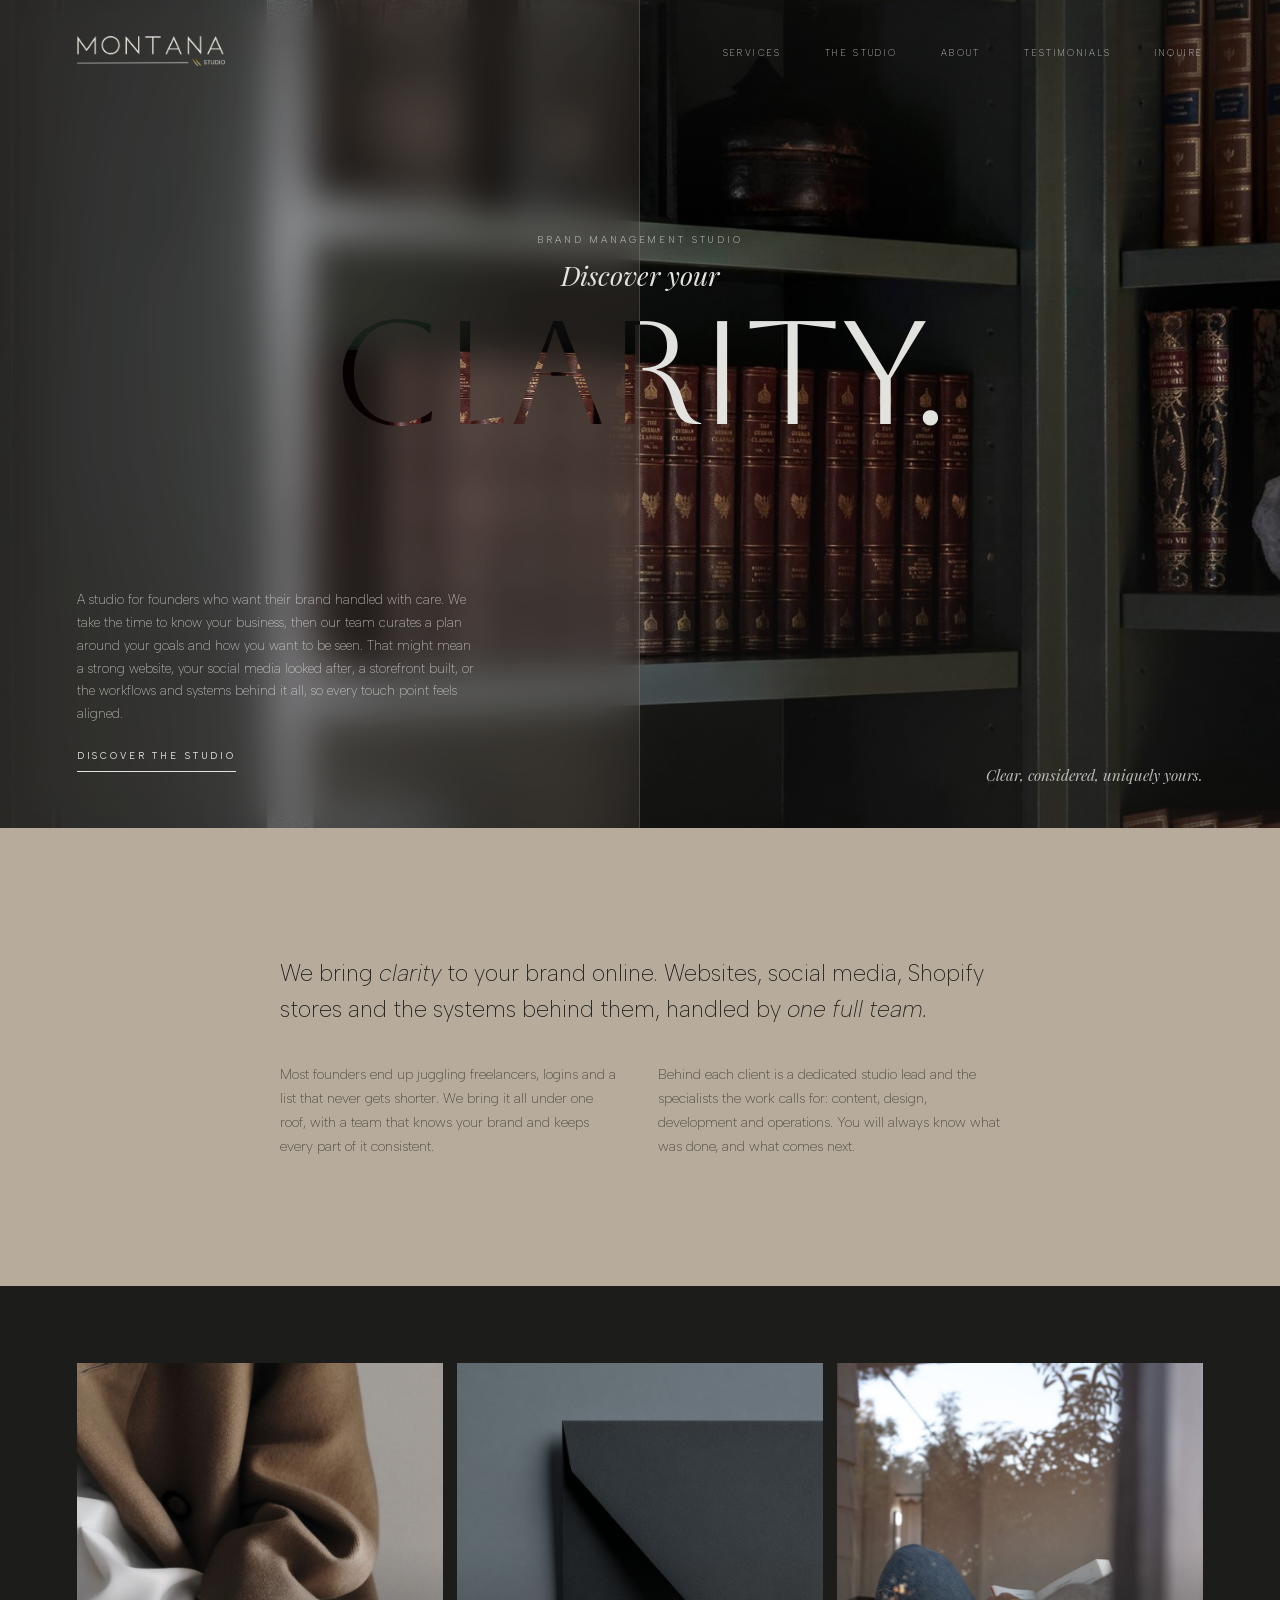
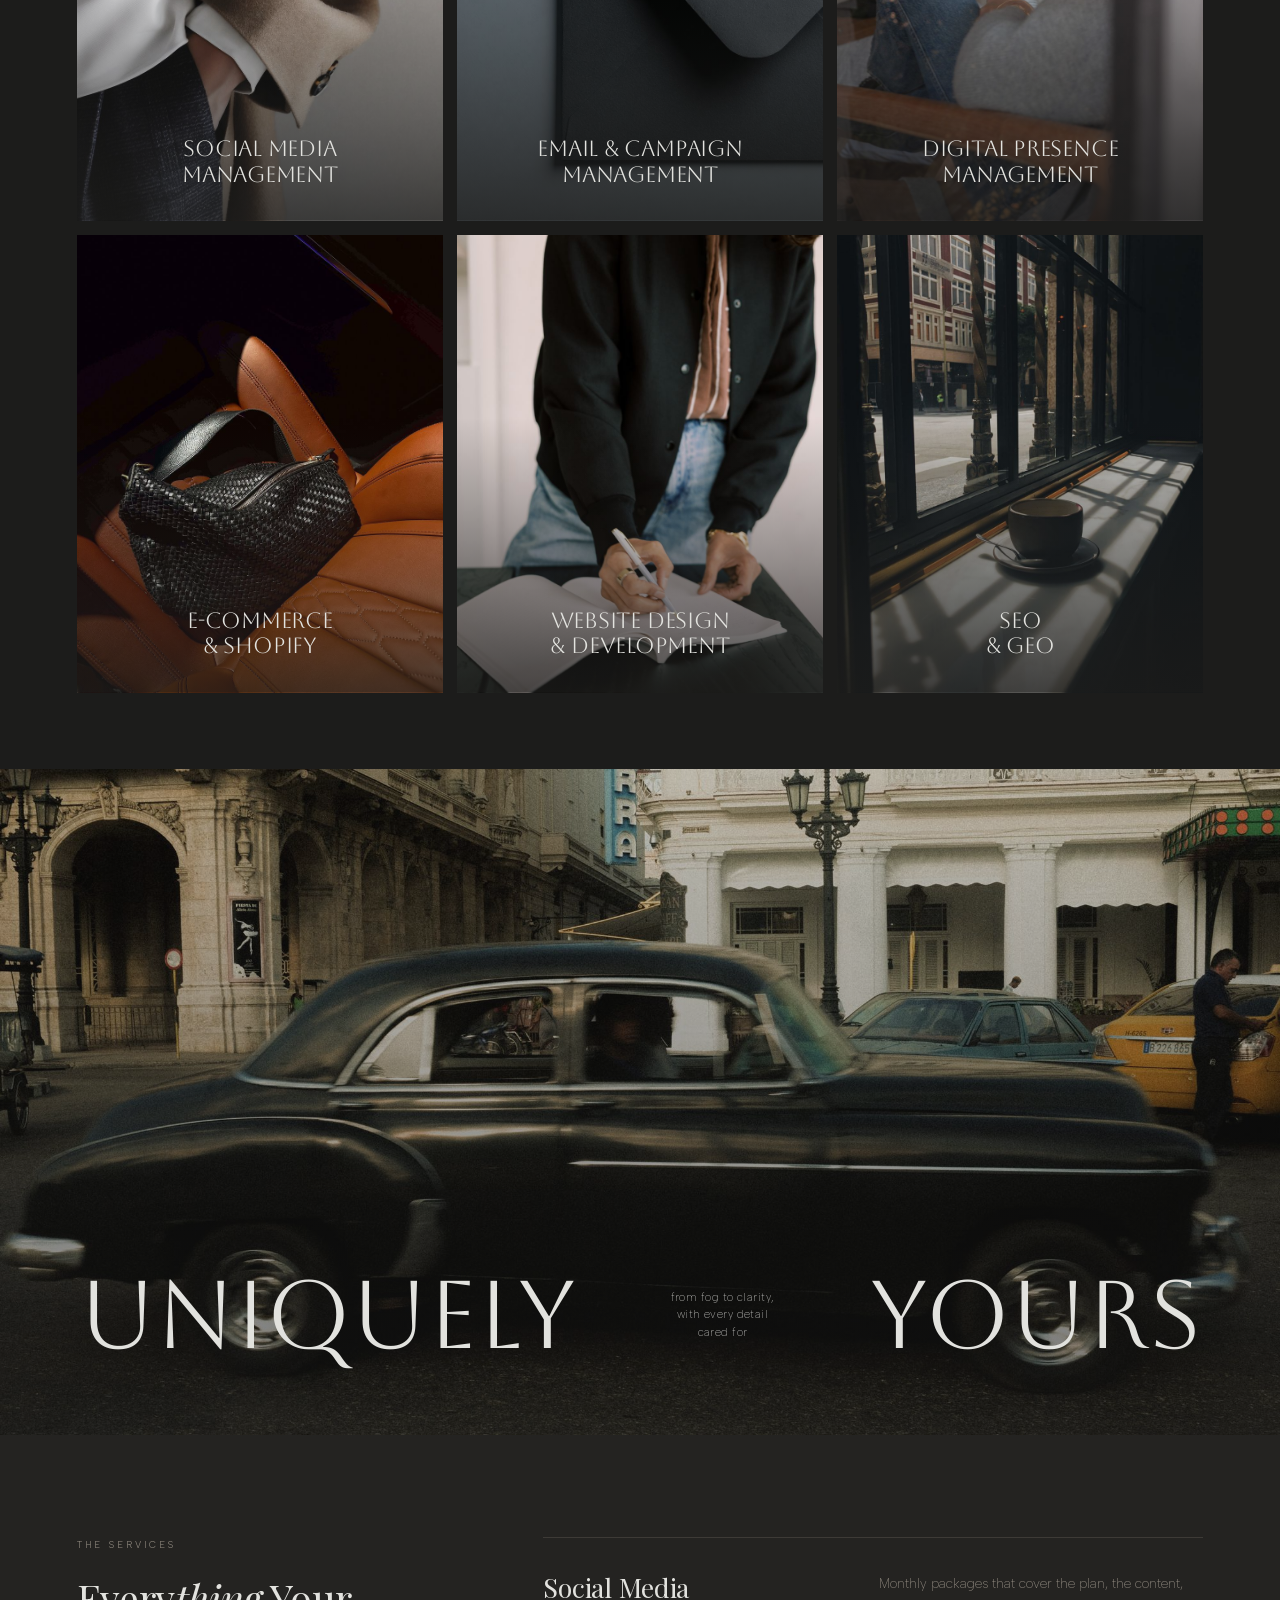
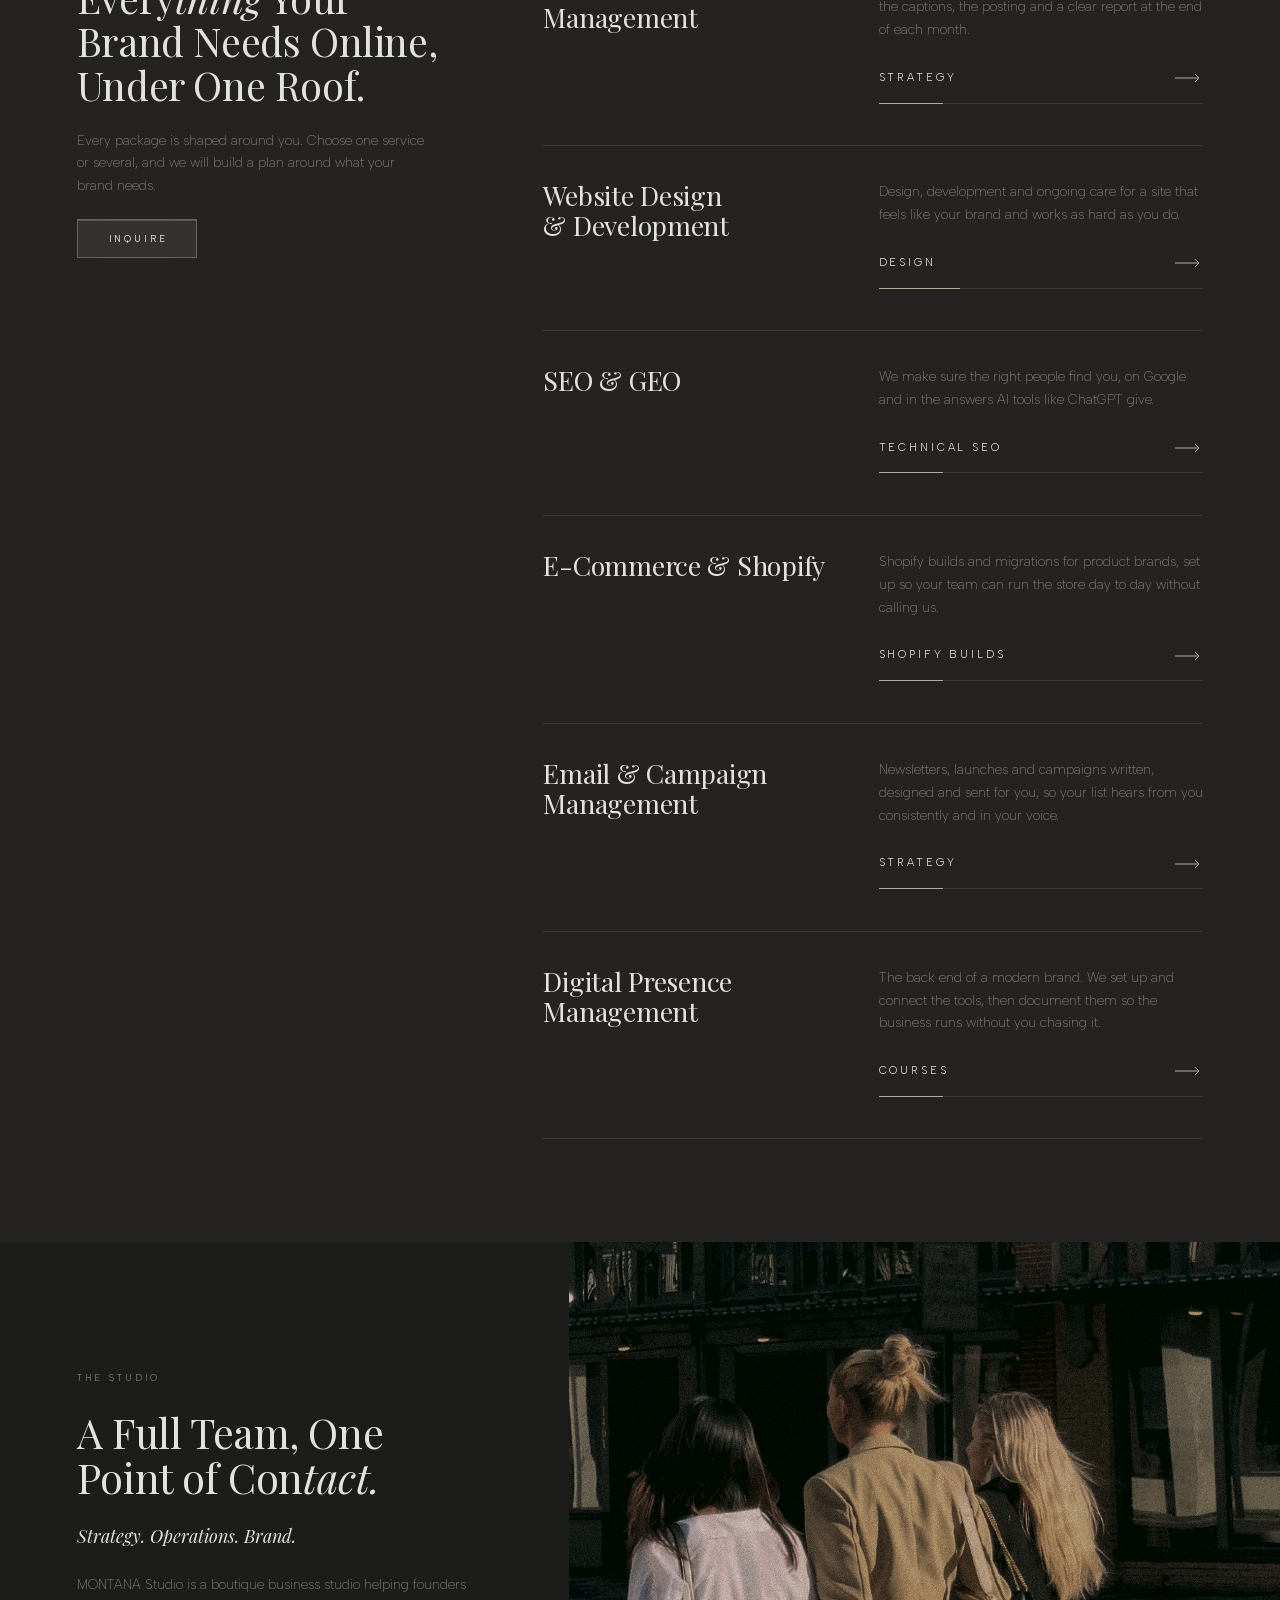
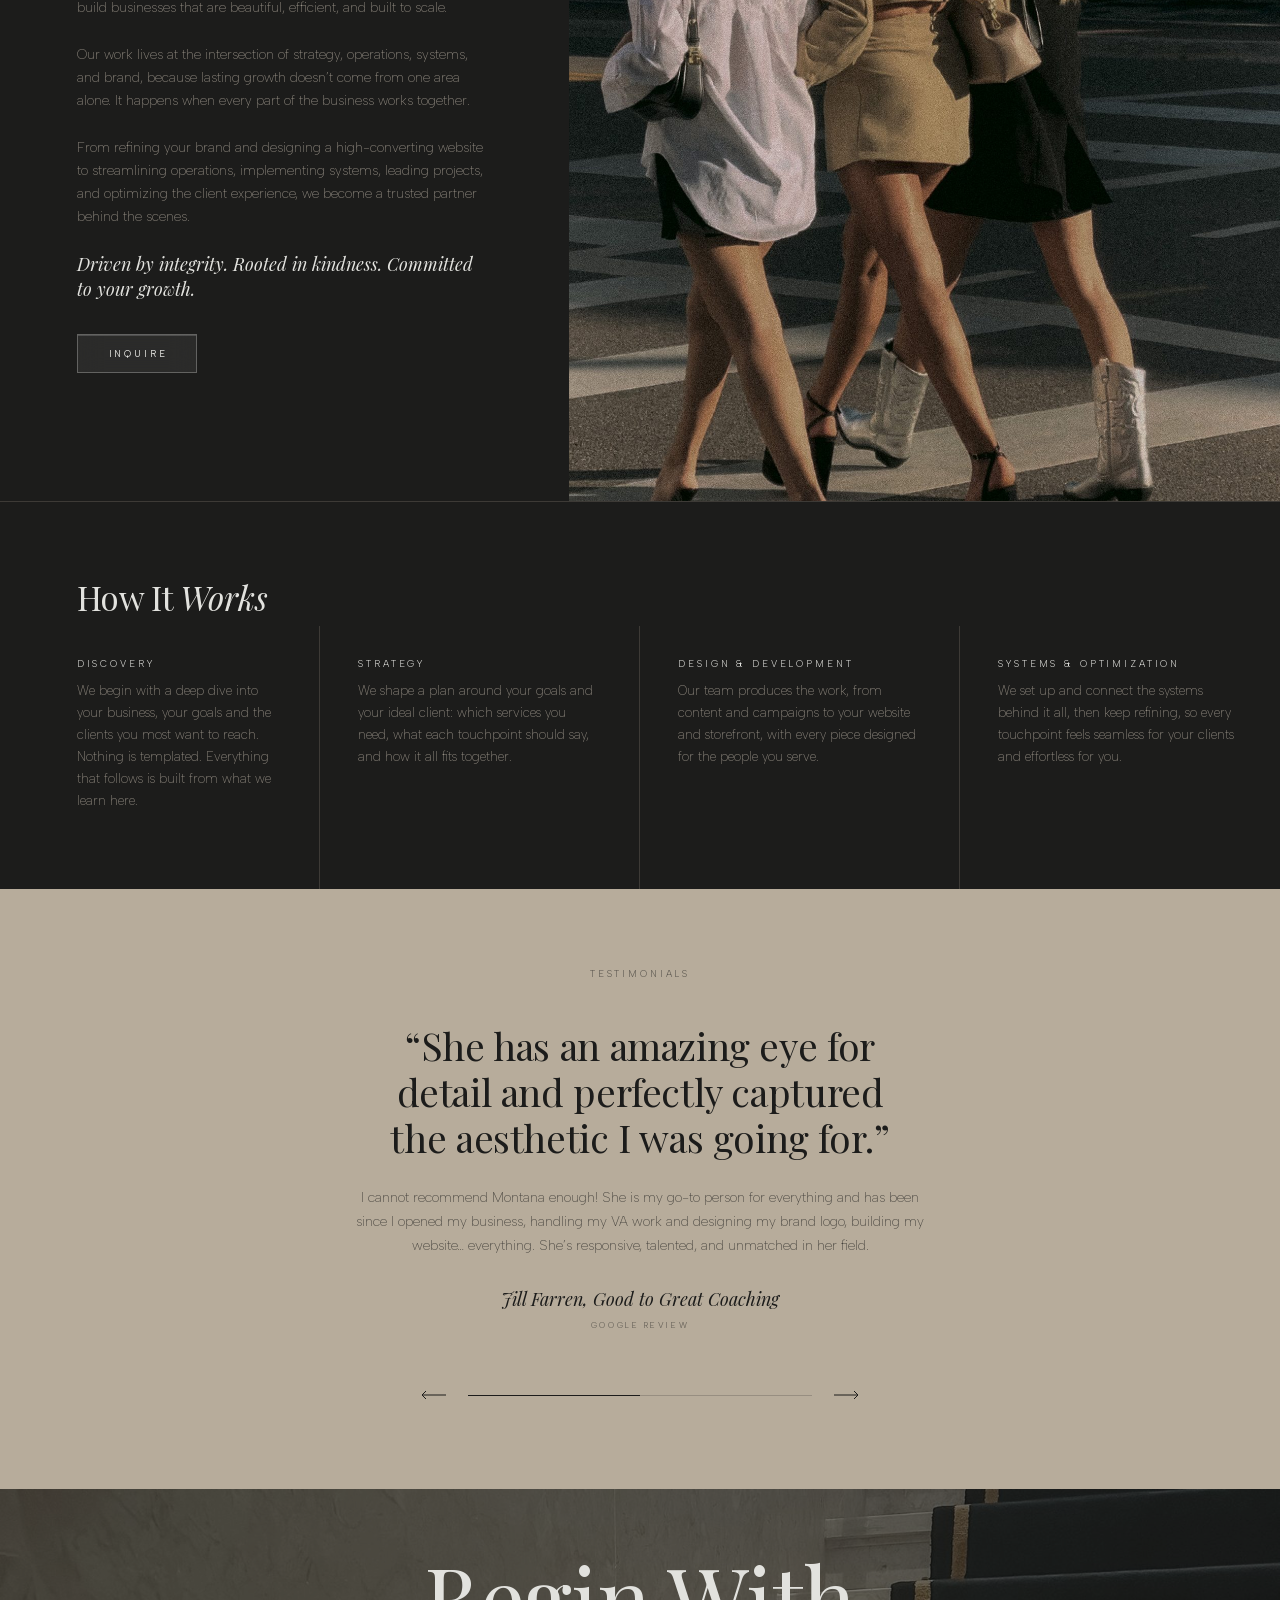
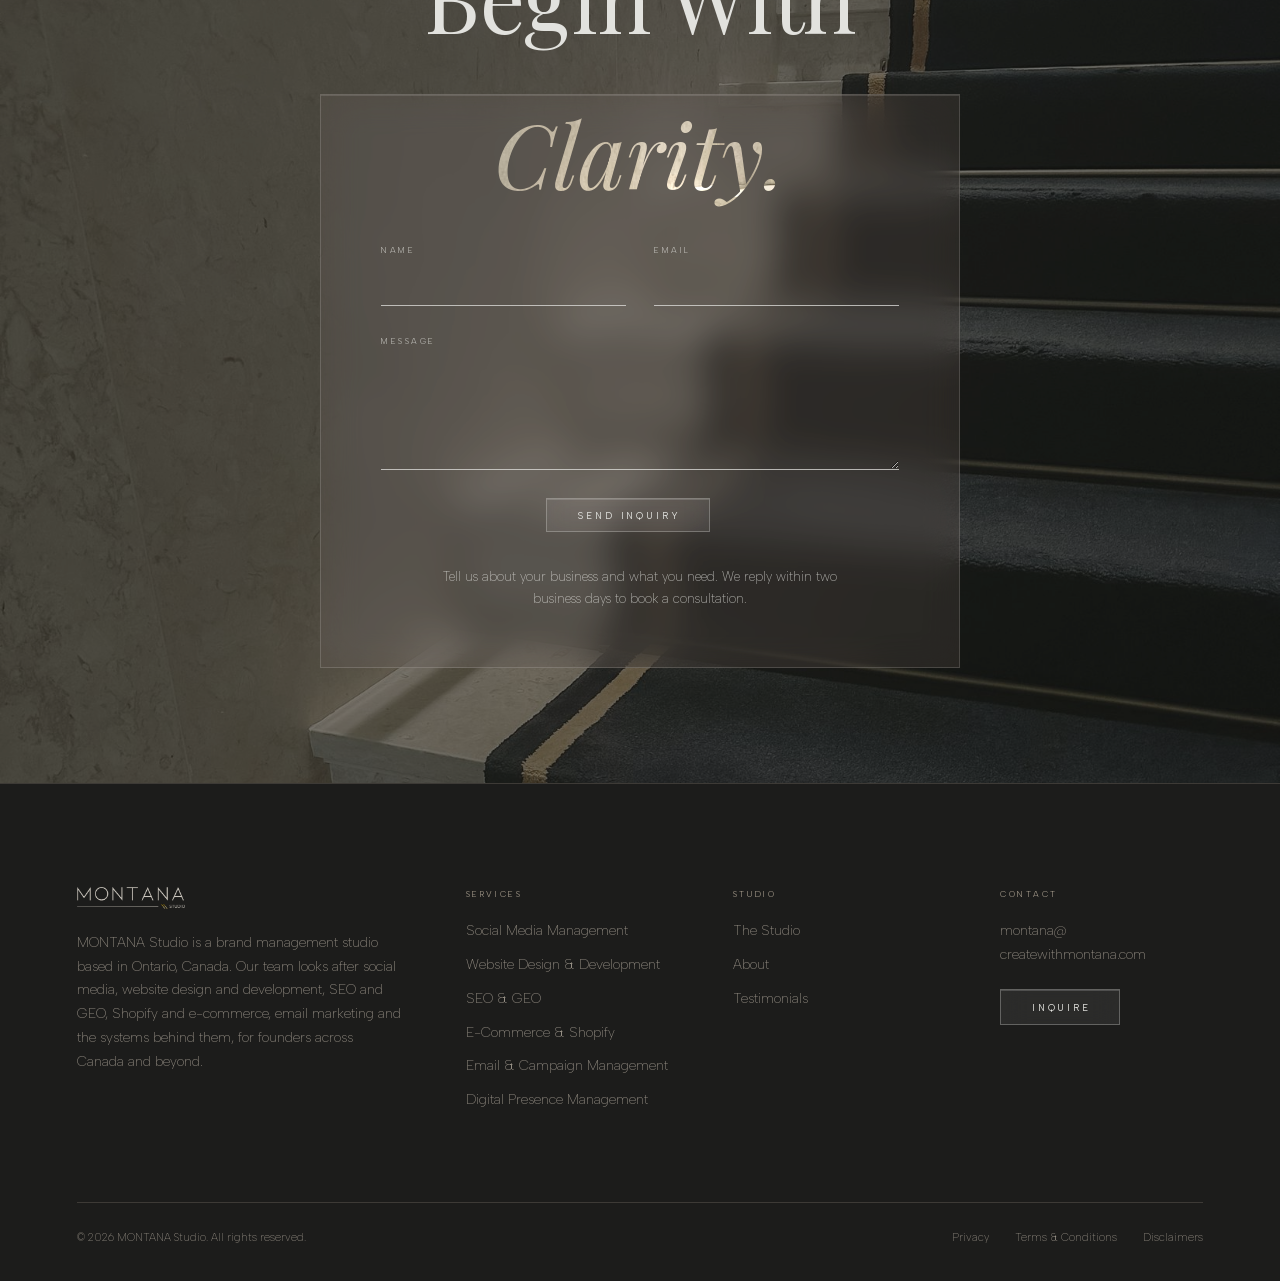
==== index.html @ e0216fa9 "Inquiry: centred glass box, Begin With above it, see-through Clarity inside, underline fields Co-Aut" ====
<!doctype html>
<html lang="en-CA">
<head>
<meta charset="utf-8">
<meta name="viewport" content="width=device-width, initial-scale=1, viewport-fit=cover">
<title>MONTANA Studio · Brand Management Studio</title>
<meta name="description" content="MONTANA Studio is a brand management studio. Our team looks after your social media, website, SEO and GEO, Shopify store and the systems behind them.">
<meta name="theme-color" content="#11100e">
<link rel="canonical" href="https://montanastudio.ca/">
<meta property="og:type" content="website">
<meta property="og:title" content="MONTANA Studio · Brand Management Studio">
<meta property="og:description" content="Social media, websites, SEO and GEO, Shopify and the systems underneath, handled by one studio and a full team.">
<meta property="og:image" content="/images/og.jpg">
<meta name="twitter:card" content="summary_large_image">
<link rel="icon" type="image/png" href="/favicon.png">
<link rel="apple-touch-icon" href="/apple-touch-icon.png">
<link rel="preload" as="font" type="font/woff2" href="/fonts/Aboreto-400.woff2" crossorigin>
<link rel="preload" as="font" type="font/woff2" href="/fonts/AlbertSans.woff2" crossorigin>
<link rel="preload" as="font" type="font/woff2" href="/fonts/PlayfairDisplay.woff2" crossorigin>
<link rel="preload" as="image" href="/images/hero-library.jpg">
<link rel="stylesheet" href="/styles.css">
<script type="application/ld+json">
{
 "@context": "https://schema.org",
 "@type": "ProfessionalService",
 "name": "MONTANA Studio",
 "url": "https://montanastudio.ca/",
 "logo": "https://montanastudio.ca/images/logo-light.png",
 "image": "https://montanastudio.ca/images/og.jpg",
 "description": "MONTANA Studio is a brand management studio in Ontario, Canada. Our team looks after social media, website design and development, SEO and GEO, Shopify and e-commerce, email marketing and the systems behind them for founders.",
 "email": "montana@createwithmontana.com",
 "founder": {
  "@type": "Person",
  "name": "Montana Fisher-Shotton",
  "jobTitle": "Founder & Studio Director"
 },
 "address": {
  "@type": "PostalAddress",
  "addressRegion": "ON",
  "addressCountry": "CA"
 },
 "areaServed": "Canada",
 "hasOfferCatalog": {
  "@type": "OfferCatalog",
  "name": "Brand management services",
  "itemListElement": [
   {
    "@type": "Offer",
    "itemOffered": {
     "@type": "Service",
     "name": "Social Media Management"
    }
   },
   {
    "@type": "Offer",
    "itemOffered": {
     "@type": "Service",
     "name": "Website Design & Development"
    }
   },
   {
    "@type": "Offer",
    "itemOffered": {
     "@type": "Service",
     "name": "SEO & GEO"
    }
   },
   {
    "@type": "Offer",
    "itemOffered": {
     "@type": "Service",
     "name": "E-Commerce & Shopify"
    }
   },
   {
    "@type": "Offer",
    "itemOffered": {
     "@type": "Service",
     "name": "Email & Campaign Management"
    }
   },
   {
    "@type": "Offer",
    "itemOffered": {
     "@type": "Service",
     "name": "Digital Presence Management"
    }
   }
  ]
 }
}
</script>
</head>
<body>
<!-- ===== HERO ===== -->
<header class="hero" id="top">
  <div class="fog" aria-hidden="true"></div>
  <div class="nav">
    <a class="wordmark" href="#top"><img src="images/logo-light.png" alt="MONTANA Studio"></a>
    <ul>
      <li><a href="#services">Services</a></li>
      <li><a href="#studio">The Studio</a></li>
      <li><a href="/about">About</a></li>
      <li><a href="#testimonials">Testimonials</a></li>
      <li><a href="#inquire">Inquire</a></li>
    </ul>
    <span class="menu">Menu</span>
  </div>
  <div class="hero-body">
    <p class="hero-kicker"><span class="cap">Brand management studio</span><span class="from">Discover your</span></p>
    <h1 class="split-head"><span class="visually-hidden">Clarity.</span><span class="word fogged" aria-hidden="true">Clarity.</span><span class="word clear" aria-hidden="true">Clarity.</span></h1>
  </div>
  <div class="hero-foot">
    <p>A studio for founders who want their brand handled with care. We take the time to know your business, then our team curates a plan around your goals and how you want to be seen. That might mean a strong website, your social media looked after, a storefront built, or the workflows and systems behind it all, so every touch point feels aligned.</p>
    <a class="under" href="#services">Discover the studio</a>
  </div>
  <span class="clear-note" aria-hidden="true">Clear, considered, uniquely yours.</span>
</header>

<main>

<!-- ===== STATEMENT ===== -->
<section class="statement" id="about">
  <div class="statement-inner">
    <p class="lead">We bring <i>clarity</i> to your brand online. Websites, social media, Shopify stores and the systems behind them, handled by <i>one full team.</i></p>
    <div class="cols">
      <p>Most founders end up juggling freelancers, logins and a list that never gets shorter. We bring it all under one roof, with a team that knows your brand and keeps every part of it consistent.</p>
      <p>Behind each client is a dedicated studio lead and the specialists the work calls for: content, design, development and operations. You will always know what was done, and what comes next.</p>
    </div>
  </div>
</section>

<!-- ===== SERVICE TILES ===== -->
<section class="filed" id="services-tiles" aria-label="Services">
  <div class="row">
    <a class="tile photo" href="#s-social" style="--img:url(images/tile-social.jpg)"><h3>Social Media<br>Management</h3></a>
    <a class="tile photo" href="#s-email" style="--img:url(images/tile-email.jpg)"><h3>Email &amp; Campaign<br>Management</h3></a>
    <a class="tile photo" href="#s-systems" style="--img:url(images/tile-presence.jpg)"><h3>Digital Presence<br>Management</h3></a>
    <a class="tile photo" href="#s-shop" style="--img:url(images/tile-shop.jpg)"><h3>E-Commerce<br>&amp; Shopify</h3></a>
    <a class="tile photo" href="#s-web" style="--img:url(images/tile-website.jpg)"><h3>Website Design<br>&amp; Development</h3></a>
    <a class="tile photo" href="#s-seo" style="--img:url(images/tile-seo.jpg)"><h3>SEO<br>&amp; GEO</h3></a>
  </div>
</section>

<!-- ===== UNIQUELY / YOURS INTERLUDE ===== -->
<section class="split-word photo" aria-label="Interlude">
  <div class="inner">
    <span class="big">Uniquely</span>
    <span class="tiny">from fog to clarity,<br>with every detail<br>cared for</span>
    <span class="big">Yours</span>
  </div>
</section>

<!-- ===== SERVICES INDEX ===== -->
<section class="index" id="services">
  <div class="intro">
    <span class="cap" style="color:var(--dust)">The services</span>
    <h2>Every<i>thing</i> Your Brand Needs Online, Under One Roof.</h2>
    <p>Every package is shaped around you. Choose one service or several, and we will build a plan around what your brand needs.</p>
    <a class="btn" href="#inquire" style="justify-self:start">Inquire</a>
  </div>
  <div>
    <article class="svc" id="s-social">
      <h3>Social Media Management</h3>
      <div class="what"><p>Monthly packages that cover the plan, the content, the captions, the posting and a clear report at the end of each month.</p><ul class="incl" aria-label="Included"><li>Strategy</li><li>Content Creation</li><li>Scheduling</li><li>Engagement</li><li>Reporting &amp; Analytics</li></ul></div>
    </article>
    <article class="svc" id="s-web">
      <h3>Website Design &amp; Development</h3>
      <div class="what"><p>Design, development and ongoing care for a site that feels like your brand and works as hard as you do.</p><ul class="incl" aria-label="Included"><li>Design</li><li>Development</li><li>Hosting</li><li>Monthly Care</li></ul></div>
    </article>
    <article class="svc" id="s-seo">
      <h3>SEO &amp; GEO</h3>
      <div class="what"><p>We make sure the right people find you, on Google and in the answers AI tools like ChatGPT give.</p><ul class="incl" aria-label="Included"><li>Technical SEO</li><li>Content</li><li>Local Search</li><li>AI Search</li><li>Reporting &amp; Analytics</li></ul></div>
    </article>
    <article class="svc" id="s-shop">
      <h3>E-Commerce &amp; Shopify</h3>
      <div class="what"><p>Shopify builds and migrations for product brands, set up so your team can run the store day to day without calling us.</p><ul class="incl" aria-label="Included"><li>Shopify Builds</li><li>Migrations</li><li>Products</li><li>Apps</li><li>Store Management</li></ul></div>
    </article>
    <article class="svc" id="s-email">
      <h3>Email &amp; Campaign Management</h3>
      <div class="what"><p>Newsletters, launches and campaigns written, designed and sent for you, so your list hears from you consistently and in your voice.</p><ul class="incl" aria-label="Included"><li>Strategy</li><li>Copy</li><li>Design</li><li>Automations</li><li>Reporting &amp; Analytics</li></ul></div>
    </article>
    <article class="svc" id="s-systems">
      <h3>Digital Presence Management</h3>
      <div class="what"><p>The back end of a modern brand. We set up and connect the tools, then document them so the business runs without you chasing it.</p><ul class="incl" aria-label="Included"><li>Courses</li><li>Lead Funnels</li><li>CRMs</li><li>Workflows</li><li>Integrations</li></ul></div>
    </article>
  </div>
</section>

<!-- ===== THE STUDIO ===== -->
<section class="studio" id="studio">
  <div class="text">
    <span class="cap" style="color:var(--dust)">The studio</span>
    <h2>A Full Team, One Point of Con<i>tact.</i></h2>
    <p class="motto">Strategy. Operations. Brand.</p>
    <p>MONTANA Studio is a boutique business studio helping founders build businesses that are beautiful, efficient, and built to scale.</p>
    <p>Our work lives at the intersection of strategy, operations, systems, and brand, because lasting growth doesn’t come from one area alone. It happens when every part of the business works together.</p>
    <p>From refining your brand and designing a high-converting website to streamlining operations, implementing systems, leading projects, and optimizing the client experience, we become a trusted partner behind the scenes.</p>
    <p class="motto">Driven by integrity. Rooted in kindness. Committed to your growth.</p>
    <div class="actions"><a class="btn" href="#inquire">Inquire</a></div>
  </div>
  <div class="photo"></div>
  <div class="roles" aria-labelledby="how">
    <h3 class="how-title" id="how">How It <i>Works</i></h3>
    <div class="step"><span class="cap">Discovery</span><p>We begin with a deep dive into your business, your goals and the clients you most want to reach. Nothing is templated. Everything that follows is built from what we learn here.</p></div>
    <div class="step"><span class="cap">Strategy</span><p>We shape a plan around your goals and your ideal client: which services you need, what each touchpoint should say, and how it all fits together.</p></div>
    <div class="step"><span class="cap">Design &amp; Development</span><p>Our team produces the work, from content and campaigns to your website and storefront, with every piece designed for the people you serve.</p></div>
    <div class="step"><span class="cap">Systems &amp; Optimization</span><p>We set up and connect the systems behind it all, then keep refining, so every touchpoint feels seamless for your clients and effortless for you.</p></div>
  </div>
</section>

<!-- ===== TESTIMONIALS ===== -->
<section class="kind" id="testimonials">
  <div class="text">
    <span class="cap">Testimonials</span>
    <div class="reviews" aria-label="Client testimonials">
      <figure class="review">
        <blockquote>“She has an amazing eye for detail and perfectly captured the aesthetic I was going for.”</blockquote>
        <p>I cannot recommend Montana enough! She is my go-to person for everything and has been since I opened my business, handling my VA work and designing my brand logo, building my website… everything. She’s responsive, talented, and unmatched in her field.</p>
        <figcaption><span class="sig">Jill Farren, Good to Great Coaching</span><span class="cap">Google review</span></figcaption>
      </figure>
      <figure class="review">
        <blockquote>“It’s rare to find someone so talented who also feels like a true partner in your business journey.”</blockquote>
        <p>Montana’s professionalism and attention to detail are unmatched. From the very beginning, it was clear that she genuinely cared about our business, our goals, and our long-term success. She’s incredibly reliable, always meets deadlines, and is consistently available to provide support when we need it.</p>
        <figcaption><span class="sig">James Klemp</span><span class="cap">Google review</span></figcaption>
      </figure>
    </div>
  </div>
</section>

<!-- ===== INQUIRE ===== -->
<section class="inquire" id="inquire">
  <div class="pane">
    <h2 class="look"><span class="above">Begin With</span> <span class="cut"><i>Clarity.</i></span></h2>
    <form class="inquiry-form" action="https://formsubmit.co/montana@createwithmontana.com" method="POST">
      <input type="hidden" name="_subject" value="New inquiry from montanastudio.ca">
      <input type="hidden" name="_template" value="table">
      <input type="hidden" name="_captcha" value="false">
      <input class="hp" type="text" name="_honey" tabindex="-1" autocomplete="off" aria-hidden="true">
      <div class="row">
        <label class="field"><span class="cap">Name</span><input type="text" name="name" autocomplete="name" required></label>
        <label class="field"><span class="cap">Email</span><input type="email" name="email" autocomplete="email" required></label>
      </div>
      <label class="field"><span class="cap">Message</span><textarea name="message" rows="4" required></textarea></label>
      <div class="send"><button class="btn" type="submit">Send inquiry</button><p class="form-note" role="status" aria-live="polite"></p></div>
    </form>
    <p class="inquire-note">Tell us about your business and what you need. We reply within two business days to book a consultation.</p>
  </div>
</section>

</main>

<!-- ===== FOOTER ===== -->
<footer class="site-foot">
  <div class="foot-top">
    <div class="foot-brand">
      <a href="/" class="foot-logo"><img src="/images/logo-light.png" alt="MONTANA Studio" width="150" height="40"></a>
      <p>MONTANA Studio is a brand management studio based in Ontario, Canada. Our team looks after social media, website design and development, SEO and GEO, Shopify and e-commerce, email marketing and the systems behind them, for founders across Canada and beyond.</p>
    </div>
    <nav class="foot-col" aria-label="Services">
      <h2 class="cap">Services</h2>
      <ul>
        <li><a href="/#s-social">Social Media Management</a></li>
        <li><a href="/#s-web">Website Design &amp; Development</a></li>
        <li><a href="/#s-seo">SEO &amp; GEO</a></li>
        <li><a href="/#s-shop">E-Commerce &amp; Shopify</a></li>
        <li><a href="/#s-email">Email &amp; Campaign Management</a></li>
        <li><a href="/#s-systems">Digital Presence Management</a></li>
      </ul>
    </nav>
    <nav class="foot-col" aria-label="Studio">
      <h2 class="cap">Studio</h2>
      <ul>
        <li><a href="/#studio">The Studio</a></li>
        <li><a href="/about">About</a></li>
        <li><a href="/#testimonials">Testimonials</a></li>
      </ul>
    </nav>
    <div class="foot-col">
      <h2 class="cap">Contact</h2>
      <address>
        <a href="mailto:montana@createwithmontana.com">montana@<wbr>createwithmontana.com</a>
      </address>
      <a class="btn" href="/#inquire">Inquire</a>
    </div>
  </div>
  <div class="foot-base">
    <span>&copy; 2026 MONTANA Studio. All rights reserved.</span>
    <nav aria-label="Legal"><a href="/privacy">Privacy</a><a href="/terms-and-conditions">Terms &amp; Conditions</a><a href="/disclaimers">Disclaimers</a></nav>
  </div>
</footer>
<script src="cutout.js" defer></script>
<script src="services.js" defer></script>
<script src="testimonials.js" defer></script>
<script src="inquire.js" defer></script>
</body>
</html>
---- styles.css ----
/* Fonts (self-hosted, SIL Open Font License): Aboreto for display words, Playfair Display for title-case headings, Albert Sans for paragraphs */
@font-face { font-family: "Playfair Display"; font-style: normal; font-weight: 400 900; font-display: swap; src: url(fonts/PlayfairDisplay.woff2) format("woff2"); }
@font-face { font-family: "Playfair Display"; font-style: italic; font-weight: 400 900; font-display: swap; src: url(fonts/PlayfairDisplay-Italic.woff2) format("woff2"); }
@font-face { font-family: "Aboreto"; font-style: normal; font-weight: 400; font-display: swap; src: url(fonts/Aboreto-400.woff2) format("woff2"); }
@font-face { font-family: "Albert Sans"; font-style: normal; font-weight: 100 900; font-display: swap; src: url(fonts/AlbertSans.woff2) format("woff2"); }
@font-face { font-family: "Albert Sans"; font-style: italic; font-weight: 100 900; font-display: swap; src: url(fonts/AlbertSans-Italic.woff2) format("woff2"); }

/* Layout: an editorial lookbook. Full-bleed rooms, tall serif caps, small type set in narrow blocks with wide margins, asymmetric splits. */
:root {
  --night: #1c1c1b;  /* Onyx */
  --room: #242321;   /* Onyx, lifted */
  --rule: #3d3a36;
  --cream: #e2e2de;  /* Stucco */
  --dust: #979086;   /* Ash */
  --greige: #b7ac9b; /* Greige */
  --walnut: #6a5d52; /* Walnut */
  --greige-ink: #1c1c1b;
  --display: "Aboreto", Didot, "Times New Roman", serif; /* display words, all caps */
  --serif: "Playfair Display", Didot, "Bodoni 72", "Times New Roman", serif; /* title-case headings, partial italics */
  --sans: "Albert Sans", "Helvetica Neue", Arial, sans-serif; /* paragraphs, thin */
  --edge: clamp(16px, 6vw, 96px);
  color-scheme: dark;
}
* { box-sizing: border-box; }
html { scroll-behavior: smooth; }
@media (prefers-reduced-motion: reduce) { html { scroll-behavior: auto; } }
body { margin: 0; background: var(--night); color: var(--cream); font-family: var(--sans); font-weight: 200; font-size: 13.5px; line-height: 1.7; -webkit-font-smoothing: antialiased; overflow-x: hidden; }
a { color: inherit; text-decoration: none; }
a:focus-visible { outline: 1px solid var(--cream); outline-offset: 4px; }
p { margin: 0; }
h1, h2, h3, blockquote { margin: 0; font-family: var(--serif); font-weight: 400; text-wrap: balance; letter-spacing: -.01em; }
h1 i, h2 i, h3 i, blockquote i { font-style: italic; letter-spacing: 0; }
.cap { font-size: 9.5px; font-weight: 300; letter-spacing: .3em; text-transform: uppercase; }
.under { display: inline-block; font-size: 9.5px; font-weight: 400; letter-spacing: .3em; text-transform: uppercase; padding-bottom: 7px; border-bottom: 1px solid currentColor; }
.under:hover { opacity: .7; }
/* Glass button: frosted rectangle, used for every call to action except the hero link */
.btn { display: inline-block; font-size: 9.5px; font-weight: 400; letter-spacing: .3em; text-transform: uppercase; color: var(--cream); padding: 11px 28px 10px calc(28px + .3em); background: rgba(226,226,222,.08); border: 1px solid rgba(226,226,222,.3); box-shadow: inset 0 1px 0 rgba(226,226,222,.2); -webkit-backdrop-filter: blur(14px) saturate(.7); backdrop-filter: blur(14px) saturate(.7); transition: background .3s, border-color .3s; }
.btn:hover { background: rgba(226,226,222,.16); border-color: rgba(226,226,222,.5); }
.photo { position: relative; background-color: var(--room); background-position: center; background-size: cover; background-repeat: no-repeat; max-width: 100%; }
.photo .note { position: absolute; right: 14px; bottom: 10px; font-family: var(--serif); font-style: italic; font-size: 12px; color: rgba(226,226,222,.42); }

/* HERO: one photo, the left side seen through fogged glass, the right side clear */
.hero { --head: clamp(54px, 11.5vw, 184px); --seam: 50%; position: relative; isolation: isolate; overflow: hidden; min-height: min(92vh, 920px); display: grid; grid-template-rows: auto 1fr auto; background: var(--night) url(images/hero-library.jpg) center 42% / cover no-repeat; }
.hero::after { content: ""; position: absolute; inset: 0; z-index: -1; background: linear-gradient(180deg, rgba(28,28,27,.35), rgba(28,28,27,0) 30%, rgba(28,28,27,.45)); }
.fog { position: absolute; inset: 0 calc(100% - var(--seam)) 0 0; z-index: 0; background: rgba(106,93,82,.22); -webkit-backdrop-filter: blur(18px) saturate(.55) brightness(1.08); backdrop-filter: blur(18px) saturate(.55) brightness(1.08); border-right: 1px solid rgba(226,226,222,.16); }
@supports not ((backdrop-filter: blur(1px)) or (-webkit-backdrop-filter: blur(1px))) { .fog { background: rgba(106,93,82,.78); } }
.nav, .hero-body, .hero-foot, .clear-note { position: relative; z-index: 1; }
.nav { display: flex; justify-content: space-between; align-items: center; gap: 24px; padding: 36px var(--edge) 0; }
.wordmark { display: block; line-height: 0; }
.wordmark img { height: clamp(22px, 2.4vw, 30px); width: auto; }
.nav ul { display: flex; gap: clamp(18px, 3.4vw, 46px); list-style: none; margin: 0; padding: 0; }
.nav li a { font-size: 9px; letter-spacing: .26em; text-transform: uppercase; }
.nav li a:hover { opacity: .65; }
.menu { display: none; font-size: 9px; letter-spacing: .26em; text-transform: uppercase; }
@media (max-width: 760px) { .nav ul { display: none; } .menu { display: block; } }
.hero-body { align-self: center; display: grid; gap: 18px; padding-block: 56px 40px; text-align: center; }
.hero-kicker { padding-inline: var(--edge); display: grid; gap: 14px; justify-items: center; }
.hero-kicker .cap { color: rgba(226,226,222,.75); }
.hero-kicker .from { font-family: var(--serif); font-style: italic; font-weight: 400; font-size: clamp(20px, 2.1vw, 28px); line-height: 1; }
.split-head { font-family: var(--display); font-weight: 400; display: grid; font-size: var(--head); line-height: .9; letter-spacing: -.01em; }
.split-head .word { grid-area: 1 / 1; white-space: nowrap; text-align: center; }
.split-head .fogged { color: rgba(226,226,222,.5); filter: blur(1.6px); clip-path: inset(-20% calc(100% - var(--seam)) -20% 0); }
/* Cutout: cutout.js lines the photo up behind the letters, so CLA reads as a window through the glass */
.split-head .fogged.cutout { color: transparent; filter: none; background-image: url(images/hero-library.jpg); background-repeat: no-repeat; -webkit-background-clip: text; background-clip: text; }
.split-head .clear { color: var(--cream); clip-path: inset(-20% 0 -20% var(--seam)); }
.hero-foot { padding: 0 var(--edge) 56px; display: grid; gap: 22px; justify-items: start; max-width: calc(var(--seam) + 2vw); }
.hero-foot p { font-size: 13px; line-height: 1.75; color: rgba(226,226,222,.85); max-width: 25rem; }
.clear-note { position: absolute; right: var(--edge); bottom: 40px; font-family: var(--serif); font-style: italic; font-size: 15px; color: rgba(226,226,222,.8); }
@media (max-width: 760px) {
  .hero { --head: 19vw; min-height: 0; background-position: 62% 42%; }
  .hero-body { padding-block: 64px 40px; }
  .hero-foot { max-width: none; padding-bottom: 48px; }
  .clear-note { display: none; }
}

/* STATEMENT (greige band) */
.statement { background: var(--greige); color: var(--greige-ink); padding: clamp(80px, 10vw, 150px) var(--edge); }
.statement-inner { max-width: 720px; margin-inline: auto; display: grid; gap: 36px; }
.statement .lead { font-family: var(--sans); font-weight: 200; font-size: clamp(18px, 2vw, 23px); line-height: 1.55; }
.statement .lead i { font-style: italic; }
.statement .cols { display: grid; grid-template-columns: 1fr 1fr; gap: 36px; font-size: 14px; line-height: 1.7; color: rgba(28,28,27,.78); }
@media (max-width: 600px) { .statement .cols { grid-template-columns: 1fr; gap: 16px; } }

/* FILED TILES */
.filed { background: var(--night); padding: clamp(56px, 6vw, 90px) var(--edge); }
.filed .row { display: grid; grid-template-columns: repeat(3, minmax(0, 1fr)); gap: 14px; max-width: 1180px; margin: 0 auto; }
@media (max-width: 900px) { .filed .row { grid-template-columns: repeat(2, minmax(0, 1fr)); } }
@media (max-width: 480px) { .filed .row { grid-template-columns: 1fr; } }
.tile { aspect-ratio: 4 / 5; display: grid; align-content: end; justify-items: center; text-align: center; padding: 0 16px 34px; background-image: linear-gradient(transparent 40%, rgba(28,28,27,.78)), var(--img); }
.tile h3 { font-family: var(--display); font-weight: 400; font-size: clamp(16px, 1.75vw, 22px); line-height: 1.15; }
.tile:hover { filter: brightness(1.12); }

/* WORD SPLIT over image */
.split-word { min-height: clamp(380px, 52vw, 680px); background-image: linear-gradient(rgba(28,28,27,.2), rgba(28,28,27,.55)), url(images/interlude-car.jpg); background-position: center 60%; display: grid; place-items: end center; padding: 0 var(--edge) clamp(40px, 6vw, 80px); }
.split-word .inner { display: grid; grid-template-columns: auto 190px auto; align-items: center; gap: clamp(14px, 4vw, 70px); max-width: 100%; }
.split-word .big { font-family: var(--display); font-size: clamp(44px, 7.5vw, 112px); line-height: .9; }
.split-word .tiny { font-size: 11px; line-height: 1.55; letter-spacing: .04em; text-align: center; color: rgba(226,226,222,.85); }
@media (max-width: 960px) { .split-word .inner { grid-template-columns: 1fr; justify-items: center; gap: 6px; } }

/* SERVICES INDEX */
.index { background: var(--room); padding: clamp(76px, 8vw, 120px) var(--edge); display: grid; grid-template-columns: minmax(0, 4fr) minmax(0, 7fr); gap: clamp(40px, 7vw, 120px); align-items: start; }
@media (max-width: 860px) { .index { grid-template-columns: 1fr; } }
.index .intro { display: grid; gap: 22px; align-content: start; position: sticky; top: 40px; }
@media (max-width: 860px) { .index .intro { position: static; } }
.index .intro h2 { font-size: clamp(30px, 3.1vw, 42px); line-height: 1.1; }
.index .intro p { color: var(--dust); max-width: 22rem; }
.svc { border-top: 1px solid var(--rule); padding: 34px 0 40px; display: grid; grid-template-columns: minmax(0, 1fr) minmax(0, 1.1fr); gap: 12px 40px; }
.svc:last-child { border-bottom: 1px solid var(--rule); }
@media (max-width: 600px) { .svc { grid-template-columns: 1fr; } }
.svc h3 { font-size: clamp(22px, 2.1vw, 28px); line-height: 1.12; }
.svc .what { display: grid; gap: 12px; min-width: 0; }
.svc .what p { color: var(--dust); }
.svc .incl { list-style: none; display: flex; flex-wrap: wrap; font-size: 9px; letter-spacing: .2em; text-transform: uppercase; line-height: 2.2; color: var(--cream); }
.svc .incl li + li::before { content: "·"; margin: 0 .6em; }
.svc .incl[hidden] { display: none; }
/* Included-items slider (services.js): one item at a time and a quiet arrow */
.incl-slider { display: grid; grid-template-columns: 1fr auto; align-items: center; gap: 18px; row-gap: 10px; margin-top: 8px; }
.incl-slider .stage { display: grid; overflow: hidden; }
.incl-slider .item { grid-area: 1 / 1; font-size: 11px; font-weight: 300; letter-spacing: .26em; text-transform: uppercase; color: var(--cream); opacity: 0; transform: translateY(70%); transition: opacity .45s ease, transform .55s cubic-bezier(.2,.7,.2,1); }
.incl-slider .item.is-on { opacity: 1; transform: none; }
.incl-slider .item.is-out { opacity: 0; transform: translateY(-70%); }
.incl-slider .next { display: grid; place-items: center; width: 34px; height: 34px; background: none; border: 0; color: var(--greige); cursor: pointer; }
.incl-slider .next svg { width: 26px; height: 10px; transition: transform .3s ease; }
.incl-slider .next:hover svg, .incl-slider .next:focus-visible svg { transform: translateX(5px); }
.incl-slider .next:focus-visible { outline: 1px solid var(--greige); outline-offset: 2px; }
.incl-slider .bar { grid-column: 1 / -1; height: 1px; background: var(--rule); position: relative; margin-top: -4px; }
.incl-slider .bar span { position: absolute; inset: 0 auto 0 0; background: var(--greige); transition: width .5s ease; }
@media (prefers-reduced-motion: reduce) { .incl-slider .item, .incl-slider .bar span { transition: none; } }

/* STUDIO (philosophy split) */
.studio { display: grid; grid-template-columns: minmax(0, 1fr) minmax(0, 1.25fr); background: var(--night); }
@media (max-width: 860px) { .studio { grid-template-columns: 1fr; } }
.studio .text { padding: clamp(90px, 10vw, 140px) var(--edge); display: grid; gap: 24px; align-content: center; justify-items: start; }
.studio h2 { font-size: clamp(30px, 3.2vw, 44px); line-height: 1.1; max-width: 15ch; }
.studio .text p { color: var(--dust); max-width: 27rem; }
.studio .text .motto { font-family: var(--serif); font-style: italic; font-size: 18px; line-height: 1.4; color: var(--cream); }
.studio .text .actions { display: flex; flex-wrap: wrap; align-items: center; gap: 18px 32px; margin-top: 8px; }
.studio .photo { min-height: 560px; background-image: url(images/studio-walk.jpg); background-position: center 38%; }
.roles { grid-column: 1 / -1; display: grid; grid-template-columns: repeat(4, minmax(0, 1fr)); border-top: 1px solid var(--rule); }
.how-title { grid-column: 1 / -1; font-size: clamp(26px, 2.6vw, 36px); line-height: 1.1; padding: clamp(50px, 6vw, 80px) var(--edge) 10px; }
@media (max-width: 760px) { .roles { grid-template-columns: repeat(2, minmax(0, 1fr)); } }
.roles .step { padding: 30px clamp(24px, 3vw, 44px) clamp(50px, 6vw, 80px); border-right: 1px solid var(--rule); display: grid; gap: 8px; align-content: start; }
.roles .step:last-child { border-right: 0; }
.roles .step:nth-of-type(1) { padding-left: var(--edge); }
@media (max-width: 760px) { .roles .step { padding: 26px 20px 30px; } .roles .step:nth-of-type(2) { border-right: 0; } .roles .step:nth-of-type(-n+2) { border-bottom: 1px solid var(--rule); } }
.roles p { font-size: 13px; color: var(--dust); line-height: 1.7; }

/* TESTIMONIALS */
.kind { background: var(--greige); color: var(--greige-ink); }
.kind .text { max-width: 960px; margin: 0 auto; padding: clamp(56px, 6vw, 90px) var(--edge); display: grid; gap: 28px; justify-items: center; text-align: center; }
.kind .text > .cap { color: rgba(28,28,27,.6); }
.reviews { display: grid; gap: 56px; }
.review { margin: 0; display: grid; gap: 26px; align-content: center; justify-items: center; }
.kind blockquote { font-size: clamp(26px, 3vw, 40px); line-height: 1.2; max-width: 31ch; margin-inline: auto; }
.kind .text p { color: rgba(28,28,27,.75); max-width: 36rem; margin-inline: auto; font-size: 14px; }
.review figcaption { display: grid; gap: 4px; }
.kind .sig { font-family: var(--serif); font-style: italic; font-size: 18px; color: var(--greige-ink); }
.review figcaption .cap { font-size: 8.5px; color: rgba(28,28,27,.6); }
/* Slider (testimonials.js): reviews share one cell and cross-fade */
.reviews.is-slider .review { grid-area: 1 / 1; opacity: 0; visibility: hidden; transform: translateY(14px); transition: opacity .6s ease, transform .7s cubic-bezier(.2,.7,.2,1), visibility 0s .6s; }
.reviews.is-slider .review.is-on { opacity: 1; visibility: visible; transform: none; transition: opacity .6s ease .15s, transform .7s cubic-bezier(.2,.7,.2,1) .15s, visibility 0s; }
.review-nav { display: flex; align-items: center; gap: 18px; width: min(100%, 28rem); margin-top: 6px; }
.review-nav button { display: grid; place-items: center; width: 34px; height: 34px; padding: 0; background: none; border: 0; color: var(--greige-ink); cursor: pointer; }
.review-nav svg { width: 26px; height: 10px; transition: transform .3s ease; }
.review-nav .prev svg { transform: scaleX(-1); }
.review-nav .next:hover svg, .review-nav .next:focus-visible svg { transform: translateX(5px); }
.review-nav .prev:hover svg, .review-nav .prev:focus-visible svg { transform: scaleX(-1) translateX(5px); }
.review-nav button:focus-visible { outline: 1px solid var(--greige-ink); outline-offset: 2px; }
.review-nav .bar { flex: 1; height: 1px; background: rgba(28,28,27,.2); position: relative; }
.review-nav .bar span { position: absolute; inset: 0 auto 0 0; background: var(--greige-ink); transition: left .5s ease; }
@media (prefers-reduced-motion: reduce) { .reviews.is-slider .review, .review-nav .bar span { transition: none; } }

/* INQUIRE + FOOTER */
/* INQUIRE: a centred glass box over the stairs photo. "Begin With" sits above the box; "Clarity." inside it is a see-through cutout of the photo */
.inquire { position: relative; isolation: isolate; overflow: hidden; background: var(--night) url(images/inquire-stairs.jpg) center 0% / cover no-repeat; display: grid; justify-items: center; padding: clamp(160px, 16vw, 230px) var(--edge) clamp(90px, 9vw, 130px); }
.inquire::after { content: ""; position: absolute; inset: 0; z-index: -1; background: rgba(28,28,27,.58); }
.pane { --look: clamp(46px, 7vw, 108px); position: relative; width: min(100%, 640px); padding: 0 clamp(24px, 5vw, 60px) clamp(36px, 5vw, 56px); display: grid; gap: 34px; background: rgba(106,93,82,.22); border: 1px solid rgba(226,226,222,.18); box-shadow: inset 0 1px 0 rgba(226,226,222,.14); -webkit-backdrop-filter: blur(18px) saturate(.55) brightness(1.08); backdrop-filter: blur(18px) saturate(.55) brightness(1.08); }
@supports not ((backdrop-filter: blur(1px)) or (-webkit-backdrop-filter: blur(1px))) { .pane { background: rgba(106,93,82,.8); } }
.inquire .look { display: grid; justify-items: center; row-gap: calc(var(--look) * .75); margin-top: calc(var(--look) * -1.6); font-size: var(--look); line-height: 1; text-align: center; white-space: nowrap; }
.look .above { color: var(--cream); }
.look .cut { color: var(--cream); padding-bottom: .12em; }
/* Cutout: cutout.js lines the photo up behind the word, so it reads as a clear window through the glass */
.look .cut.cutout { color: transparent; background-image: url(images/inquire-stairs.jpg); background-repeat: no-repeat; -webkit-background-clip: text; background-clip: text; filter: brightness(1.25) saturate(.8); }
.inquire-note { font-size: 13px; line-height: 1.75; color: rgba(226,226,222,.8); text-align: center; max-width: 26rem; justify-self: center; }
.inquiry-form { width: 100%; display: grid; gap: 28px; }
.inquiry-form .row { display: grid; grid-template-columns: 1fr 1fr; gap: 28px; }
@media (max-width: 600px) { .inquiry-form .row { grid-template-columns: 1fr; } }
.inquiry-form .field { display: grid; gap: 6px; }
.inquiry-form .field .cap { font-size: 8.5px; color: rgba(226,226,222,.8); }
/* Underline fields */
.inquiry-form input, .inquiry-form textarea { width: 100%; box-sizing: border-box; background: transparent; border: 0; border-bottom: 1px solid rgba(226,226,222,.75); border-radius: 0; color: var(--cream); font: 200 15px/1.6 var(--sans); padding: 8px 0 10px; resize: vertical; transition: border-color .25s; }
.inquiry-form input:focus, .inquiry-form textarea:focus { outline: none; border-bottom-color: var(--cream); }
.inquiry-form .send { justify-content: center; }
.inquiry-form .hp { position: absolute; left: -9999px; width: 1px; height: 1px; opacity: 0; }
.inquiry-form .send { display: flex; flex-wrap: wrap; align-items: center; gap: 14px 24px; }
.inquiry-form .btn { cursor: pointer; font-family: var(--sans); }
.inquiry-form .btn[disabled] { opacity: .6; cursor: default; }
.form-note { font-family: var(--serif); font-style: italic; font-size: 16px; color: var(--cream); }
/* FOOTER */
.site-foot { border-top: 1px solid var(--rule); color: var(--dust); padding: clamp(70px, 8vw, 110px) var(--edge) 0; }
.foot-top { display: grid; grid-template-columns: minmax(0, 1.6fr) repeat(3, minmax(0, 1fr)); gap: clamp(32px, 5vw, 80px); padding-bottom: clamp(60px, 7vw, 90px); }
@media (max-width: 960px) { .foot-top { grid-template-columns: repeat(3, minmax(0, 1fr)); } .foot-brand { grid-column: 1 / -1; } }
@media (max-width: 600px) { .foot-top { grid-template-columns: 1fr 1fr; } }
.foot-brand { display: grid; gap: 22px; align-content: start; }
.foot-brand p { font-size: 14px; line-height: 1.7; max-width: 26rem; }
.foot-logo img { height: 22px; width: auto; display: block; opacity: .85; }
.foot-col h2 { font-family: var(--sans); font-weight: 300; font-size: 8.5px; color: var(--greige); margin-bottom: 18px; }
.foot-col ul { list-style: none; padding: 0; margin: 0; display: grid; gap: 10px; }
.foot-col a, .foot-col address { font-size: 14px; font-style: normal; line-height: 1.7; color: var(--dust); transition: color .2s; }
.foot-col a:hover, .foot-base a:hover { color: var(--cream); }
.foot-col address a { overflow-wrap: anywhere; }
.foot-col .btn { margin-top: 22px; color: var(--cream); font-size: 9.5px; line-height: 1.4; }
.foot-col .btn:hover { color: var(--cream); }
.foot-base { display: flex; flex-wrap: wrap; justify-content: space-between; gap: 14px 28px; padding: 26px 0 34px; border-top: 1px solid var(--rule); font-size: 11px; }
.foot-base nav { display: flex; flex-wrap: wrap; gap: 26px; }
.foot-base a { color: var(--dust); transition: color .2s; }

/* LEGAL PAGES */
.legal-page { background: var(--night); }
.legal { max-width: 720px; margin: 0 auto; padding: clamp(70px, 9vw, 120px) var(--edge) clamp(90px, 10vw, 140px); color: var(--dust); font-size: 15px; line-height: 1.75; }
.legal h1 { font-family: var(--serif); font-weight: 400; color: var(--cream); font-size: clamp(36px, 5vw, 60px); line-height: 1.05; margin-bottom: 40px; }
.legal h2 { font-family: var(--serif); font-weight: 400; color: var(--cream); font-size: 22px; line-height: 1.2; margin: 44px 0 14px; }
.legal p, .legal ul { margin-bottom: 16px; }
.legal ul { padding-left: 1.2em; }
.legal li { margin-bottom: 6px; }
.legal strong { color: var(--cream); font-weight: 400; }
.legal a { color: var(--cream); border-bottom: 1px solid var(--rule); }

/* Accessible but hidden heading text */
.visually-hidden { position: absolute; width: 1px; height: 1px; overflow: hidden; clip: rect(0 0 0 0); white-space: nowrap; }

/* ABOUT PAGE */
/* GLASS HEADER (every page but the homepage): the library photo seen through frosted glass, pinned while you scroll */
.glass-head { position: sticky; top: 0; z-index: 20; isolation: isolate; background: var(--night) url(/images/hero-library.jpg) center 38% / cover no-repeat; }
.glass-head::before { content: ""; position: absolute; inset: 0; z-index: -1; background: rgba(106,93,82,.26); -webkit-backdrop-filter: blur(18px) saturate(.55) brightness(1.04); backdrop-filter: blur(18px) saturate(.55) brightness(1.04); border-bottom: 1px solid rgba(226,226,222,.18); box-shadow: inset 0 -1px 0 rgba(28,28,27,.3); }
@supports not ((backdrop-filter: blur(1px)) or (-webkit-backdrop-filter: blur(1px))) { .glass-head::before { background: rgba(106,93,82,.85); } }
.glass-head .nav { padding: 26px var(--edge); }
.nav a[aria-current="page"] { border-bottom: 1px solid currentColor; padding-bottom: 4px; }
.about-intro { max-width: 1180px; margin: 0 auto; padding: clamp(80px, 10vw, 140px) var(--edge); display: grid; grid-template-columns: minmax(0, 1fr) minmax(0, 1fr); gap: 28px clamp(40px, 7vw, 110px); align-items: start; }
.about-intro .cap { grid-column: 1 / -1; color: var(--dust); }
.about-intro h1 { font-size: clamp(40px, 5.2vw, 76px); line-height: 1.02; }
.about-intro .body { display: grid; gap: 20px; color: var(--dust); font-size: 15px; }
.about-intro .motto, .founder .role { font-family: var(--serif); font-style: italic; font-size: 19px; line-height: 1.4; color: var(--cream); }
@media (max-width: 860px) { .about-intro { grid-template-columns: 1fr; } }
.founder { display: grid; grid-template-columns: minmax(0, 1fr) minmax(0, 1.1fr); background: var(--room); }
.founder .photo { min-height: 640px; background-image: url(/images/montana.jpg); background-position: center 25%; }
.founder .text { padding: clamp(70px, 9vw, 130px) var(--edge); display: grid; gap: 18px; align-content: center; justify-items: start; }
.founder .cap { color: var(--dust); }
.founder h2 { font-size: clamp(36px, 4vw, 56px); line-height: 1.05; }
.founder .bio { display: grid; gap: 16px; margin-top: 6px; }
.founder .bio p { color: var(--dust); max-width: 32rem; font-size: 15px; }
@media (max-width: 860px) { .founder { grid-template-columns: 1fr; } .founder .photo { min-height: 460px; } }

/* ABOUT FAQ: quiet accordion, open answers stay in the page for search */
.faq { max-width: 1180px; margin: 0 auto; padding: clamp(80px, 10vw, 140px) var(--edge); display: grid; grid-template-columns: minmax(0, .8fr) minmax(0, 1.2fr); gap: 40px clamp(40px, 7vw, 110px); align-items: start; }
.faq-head { position: sticky; top: 120px; display: grid; gap: 22px; }
.faq-head .cap { color: var(--dust); }
.faq-head h2 { font-size: clamp(36px, 4.4vw, 60px); line-height: 1.05; }
.faq-head p { color: var(--dust); max-width: 22rem; }
.faq-list { border-top: 1px solid var(--rule); }
.qa { border-bottom: 1px solid var(--rule); }
.qa summary { list-style: none; cursor: pointer; display: flex; justify-content: space-between; align-items: center; gap: 24px; padding: 24px 0; }
.qa summary::-webkit-details-marker { display: none; }
.qa summary::after { content: ""; flex: none; width: 11px; height: 11px; background: linear-gradient(currentColor, currentColor) center / 100% 1px no-repeat, linear-gradient(currentColor, currentColor) center / 1px 100% no-repeat; color: var(--dust); transition: transform .3s; }
.qa[open] summary::after { transform: rotate(45deg); }
.qa summary:hover h3 { opacity: .75; }
.qa summary:focus-visible { outline: 1px solid var(--cream); outline-offset: 4px; }
.qa h3 { font-size: clamp(18px, 1.6vw, 21px); line-height: 1.35; transition: opacity .2s; }
.qa p { color: var(--dust); font-size: 15px; max-width: 38rem; padding: 0 40px 28px 0; }
@media (max-width: 860px) { .faq { grid-template-columns: 1fr; } .faq-head { position: static; } }
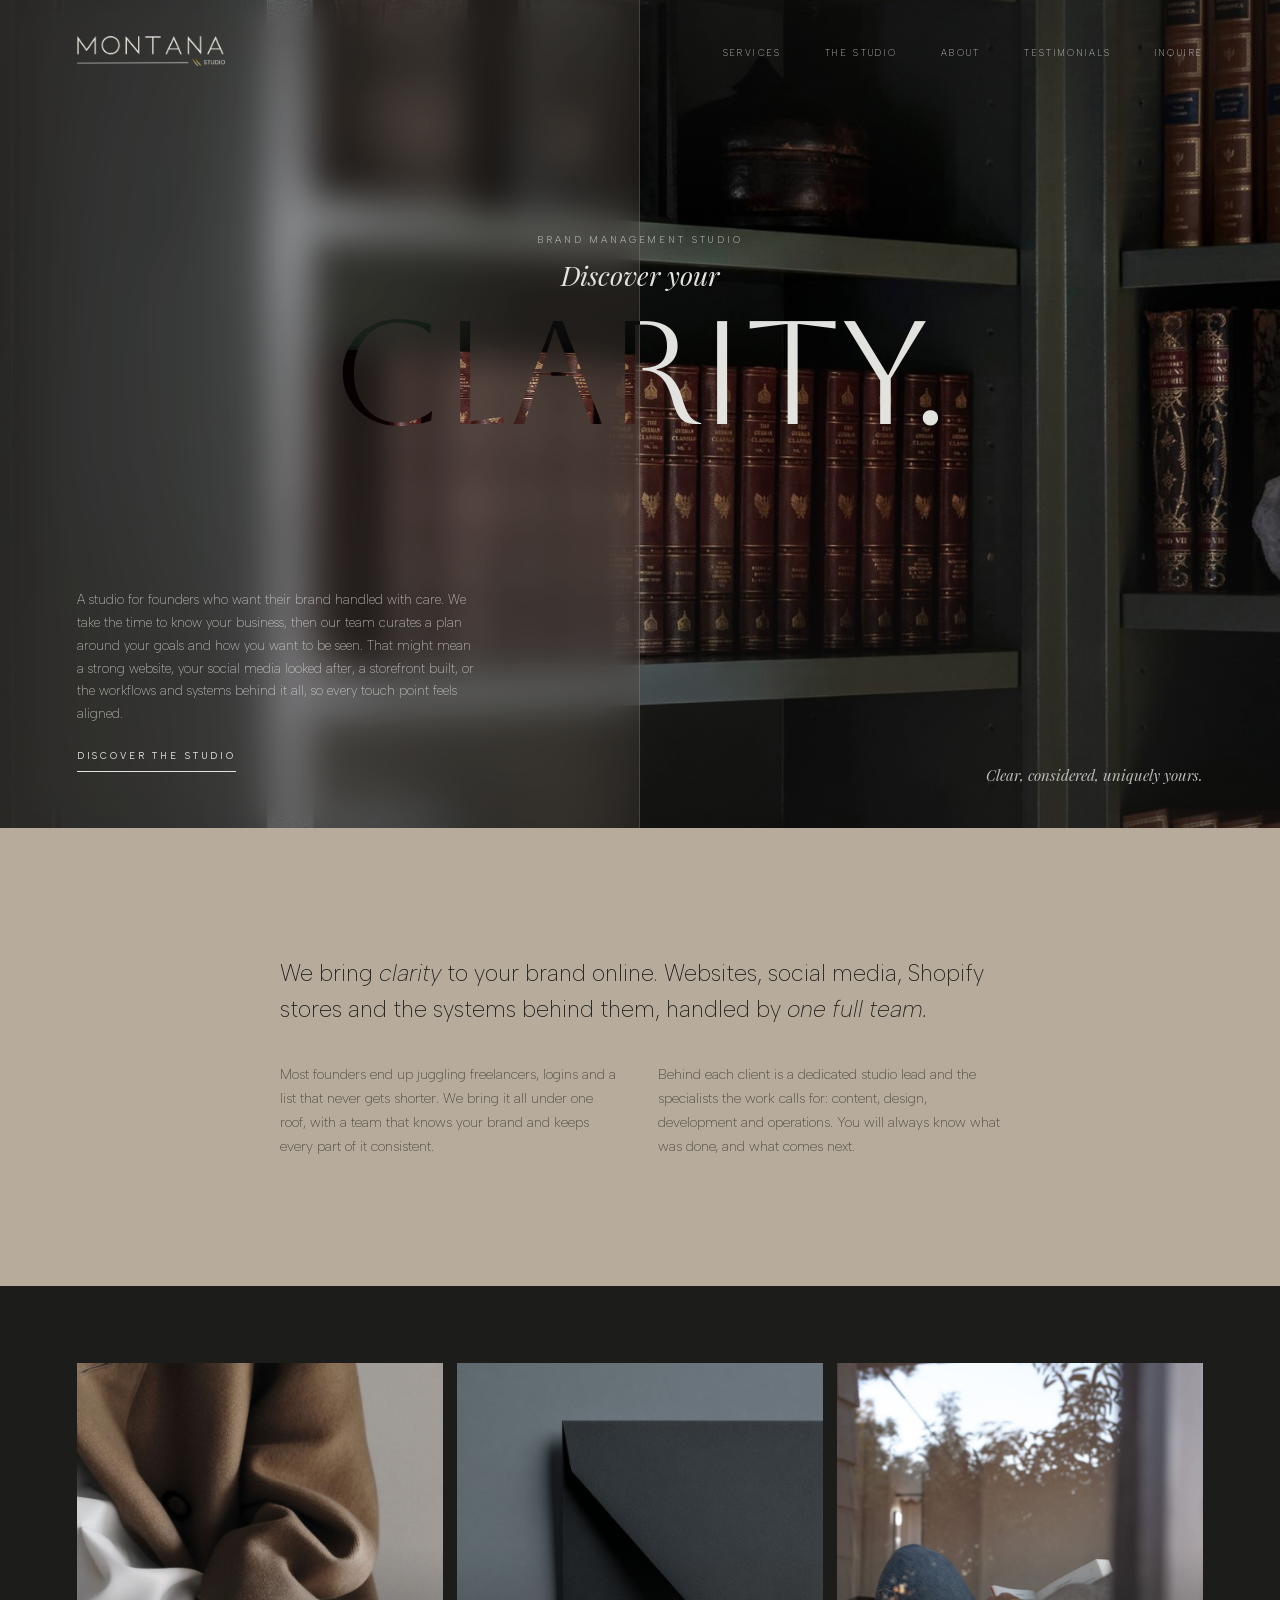
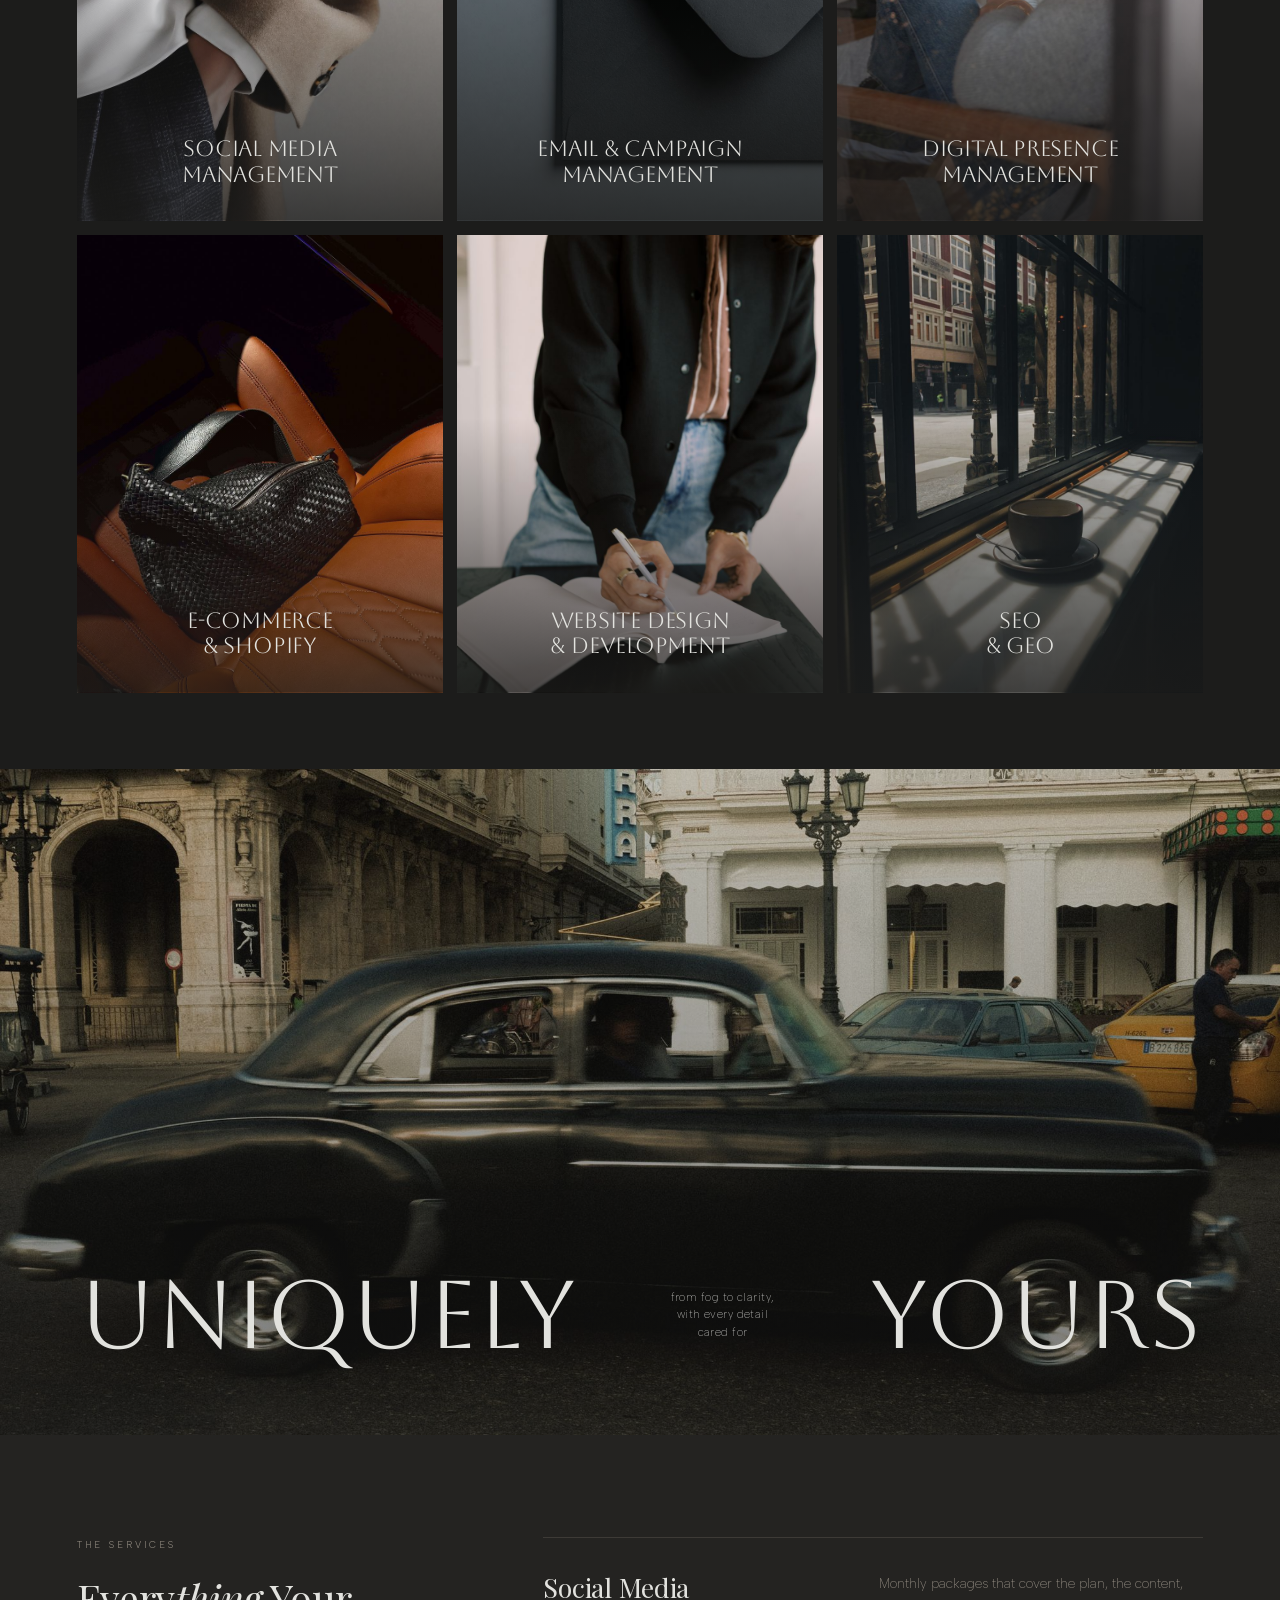
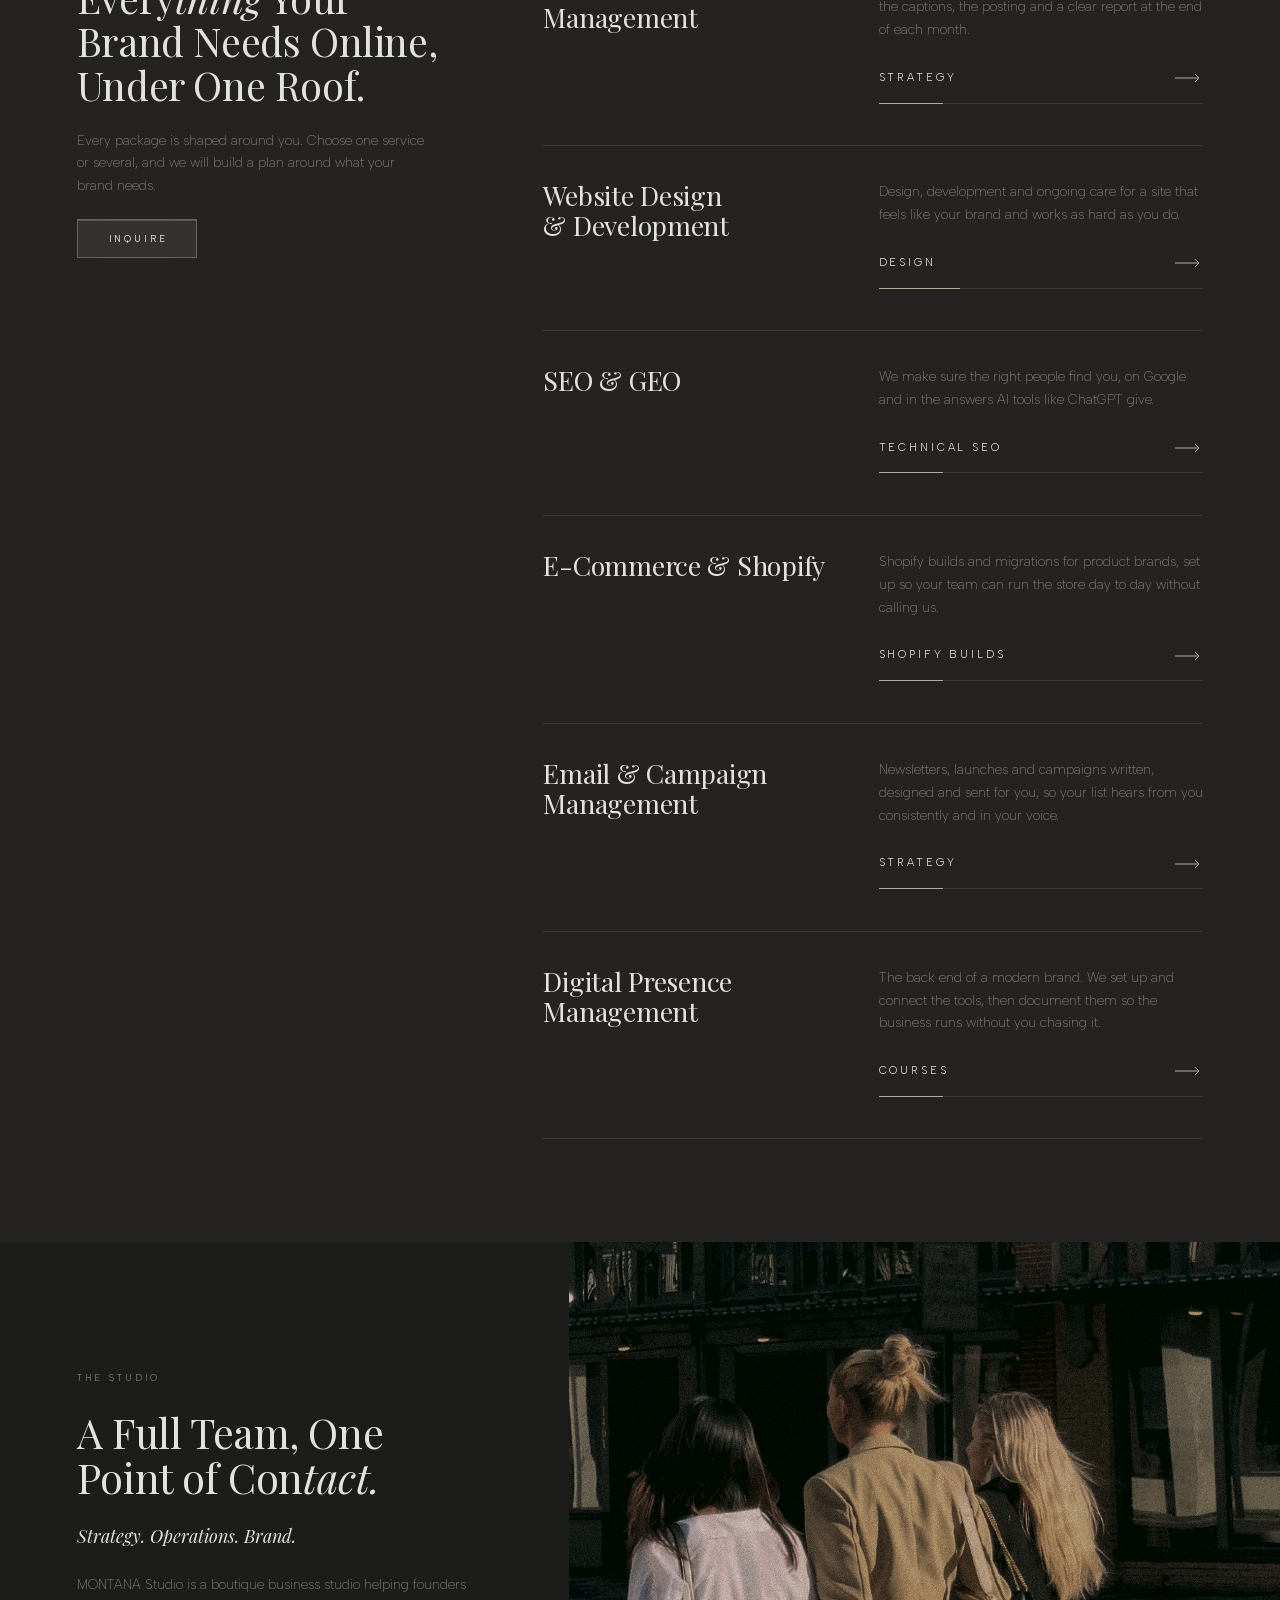
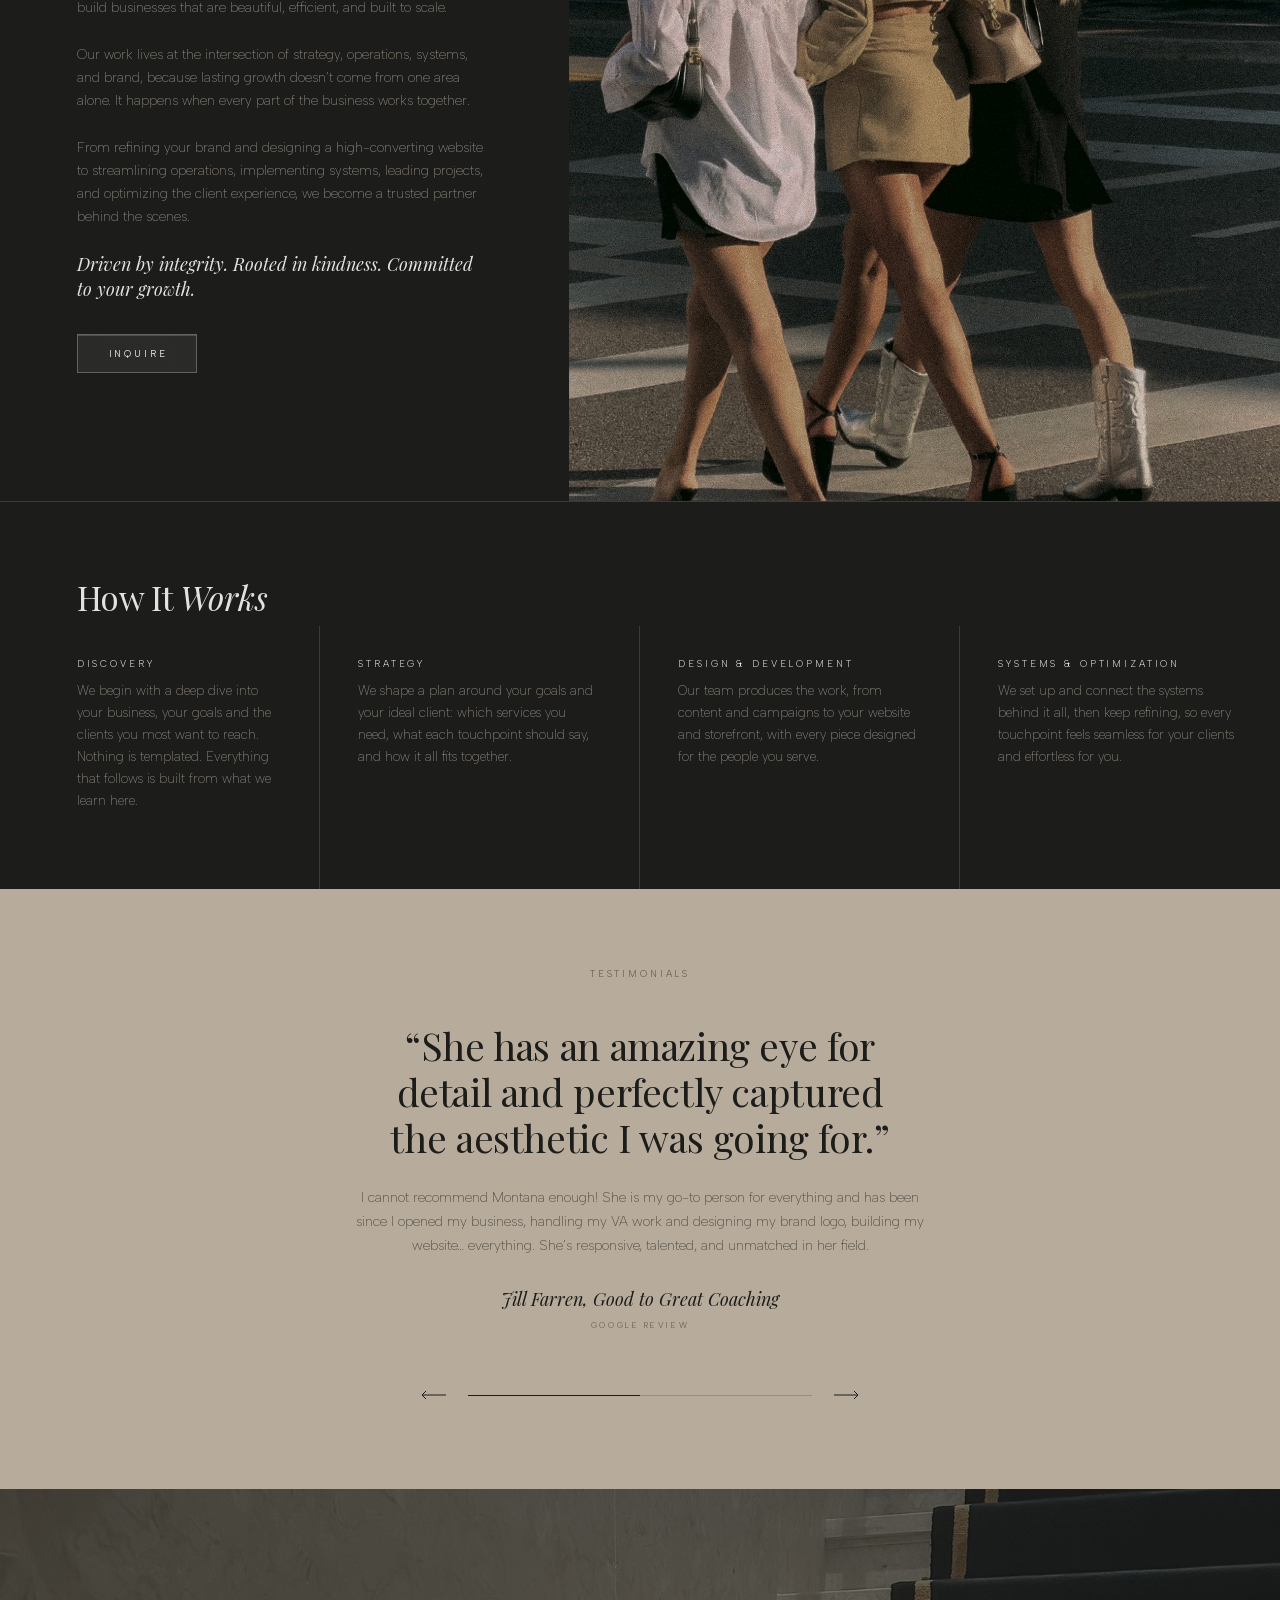
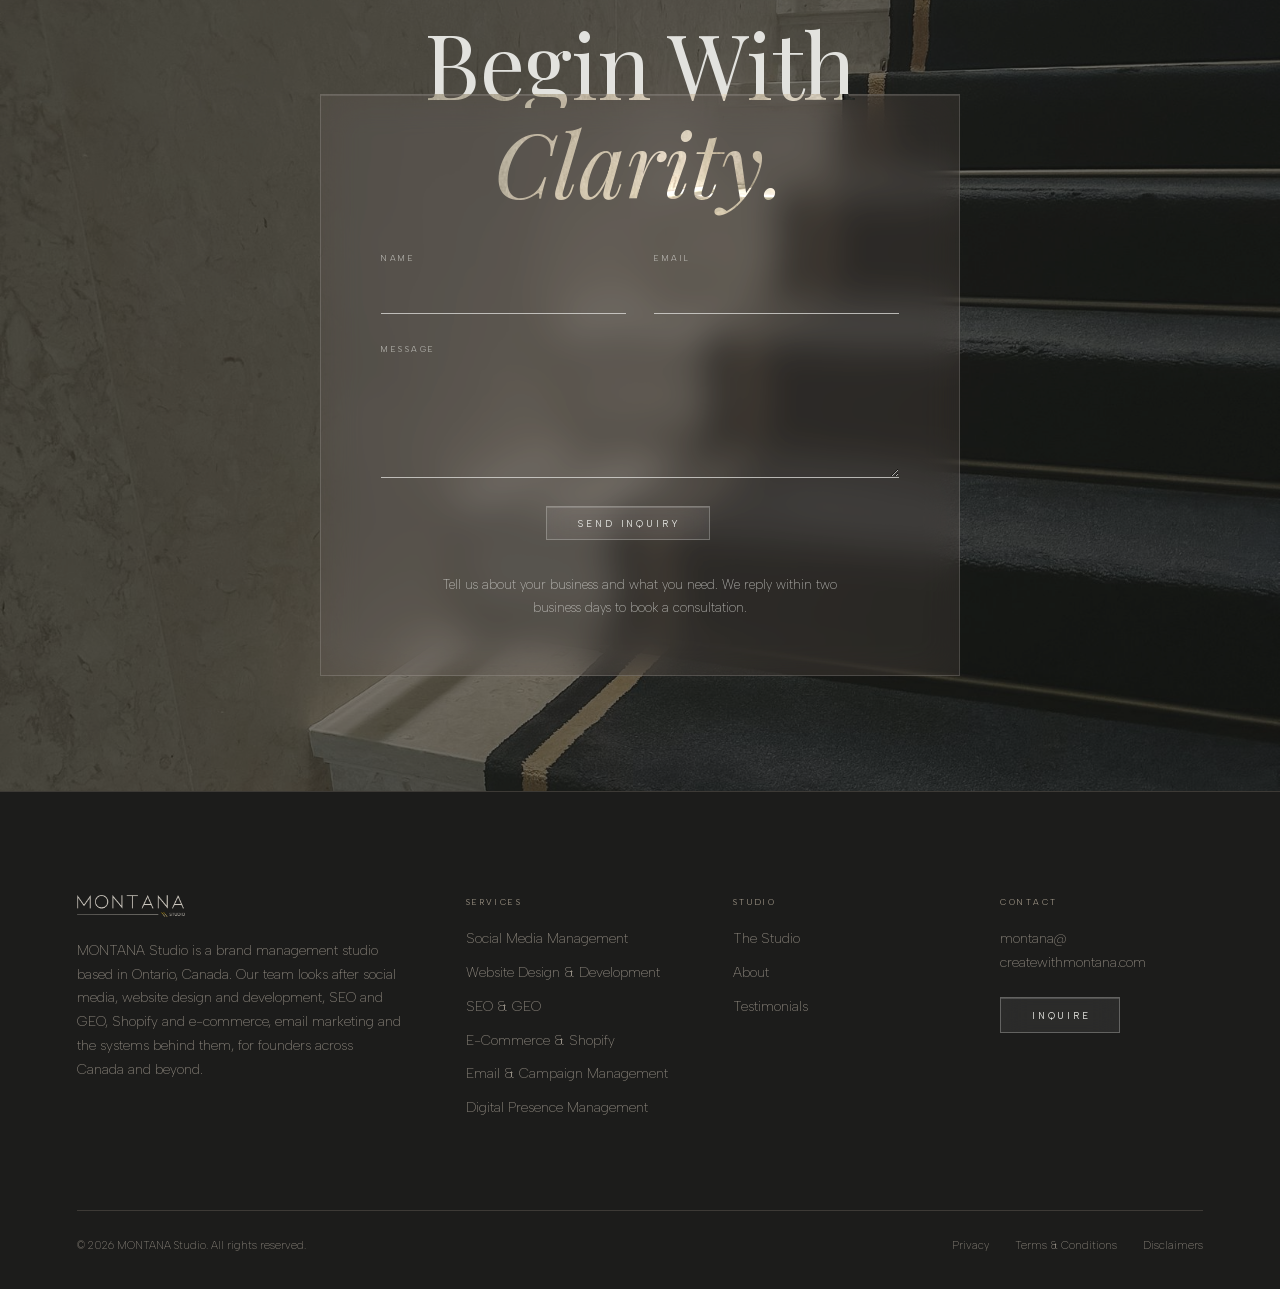
==== commit ce76c0e6: "Inquiry: tighter headline, Begin With dips into the glass as a cutout Co-Authored-By: Claude Opus 5." ====
--- a/index.html
+++ b/index.html
@@ -231,7 +231,7 @@
 <!-- ===== INQUIRE ===== -->
 <section class="inquire" id="inquire">
   <div class="pane">
-    <h2 class="look"><span class="above">Begin With</span> <span class="cut"><i>Clarity.</i></span></h2>
+    <h2 class="look"><span class="above"><span class="over">Begin With</span><span class="cut dip" aria-hidden="true">Begin With</span></span> <span class="cut"><i>Clarity.</i></span></h2>
     <form class="inquiry-form" action="https://formsubmit.co/montana@createwithmontana.com" method="POST">
       <input type="hidden" name="_subject" value="New inquiry from montanastudio.ca">
       <input type="hidden" name="_template" value="table">
--- a/styles.css
+++ b/styles.css
@@ -176,9 +176,15 @@
 .inquire::after { content: ""; position: absolute; inset: 0; z-index: -1; background: rgba(28,28,27,.58); }
 .pane { --look: clamp(46px, 7vw, 108px); position: relative; width: min(100%, 640px); padding: 0 clamp(24px, 5vw, 60px) clamp(36px, 5vw, 56px); display: grid; gap: 34px; background: rgba(106,93,82,.22); border: 1px solid rgba(226,226,222,.18); box-shadow: inset 0 1px 0 rgba(226,226,222,.14); -webkit-backdrop-filter: blur(18px) saturate(.55) brightness(1.08); backdrop-filter: blur(18px) saturate(.55) brightness(1.08); }
 @supports not ((backdrop-filter: blur(1px)) or (-webkit-backdrop-filter: blur(1px))) { .pane { background: rgba(106,93,82,.8); } }
-.inquire .look { display: grid; justify-items: center; row-gap: calc(var(--look) * .75); margin-top: calc(var(--look) * -1.6); font-size: var(--look); line-height: 1; text-align: center; white-space: nowrap; }
-.look .above { color: var(--cream); }
+.inquire .look { display: grid; justify-items: center; row-gap: calc(var(--look) * .1); margin-top: calc(var(--look) * -.86); font-size: var(--look); line-height: 1; text-align: center; white-space: nowrap; }
+.look .above { display: grid; color: var(--cream); }
+.look .above > span { grid-area: 1 / 1; }
+/* Where "Begin With" dips below the top of the glass (--edge-y, set by cutout.js), that part becomes cutout too */
+.look .dip { display: none; }
+.look .above.split .over { clip-path: inset(-20% -5% calc(100% - var(--edge-y)) -5%); }
+.look .above.split .dip { display: block; clip-path: inset(var(--edge-y) -5% -20% -5%); }
 .look .cut { color: var(--cream); padding-bottom: .12em; }
+.look .above .cut { padding-bottom: 0; }
 /* Cutout: cutout.js lines the photo up behind the word, so it reads as a clear window through the glass */
 .look .cut.cutout { color: transparent; background-image: url(images/inquire-stairs.jpg); background-repeat: no-repeat; -webkit-background-clip: text; background-clip: text; filter: brightness(1.25) saturate(.8); }
 .inquire-note { font-size: 13px; line-height: 1.75; color: rgba(226,226,222,.8); text-align: center; max-width: 26rem; justify-self: center; }
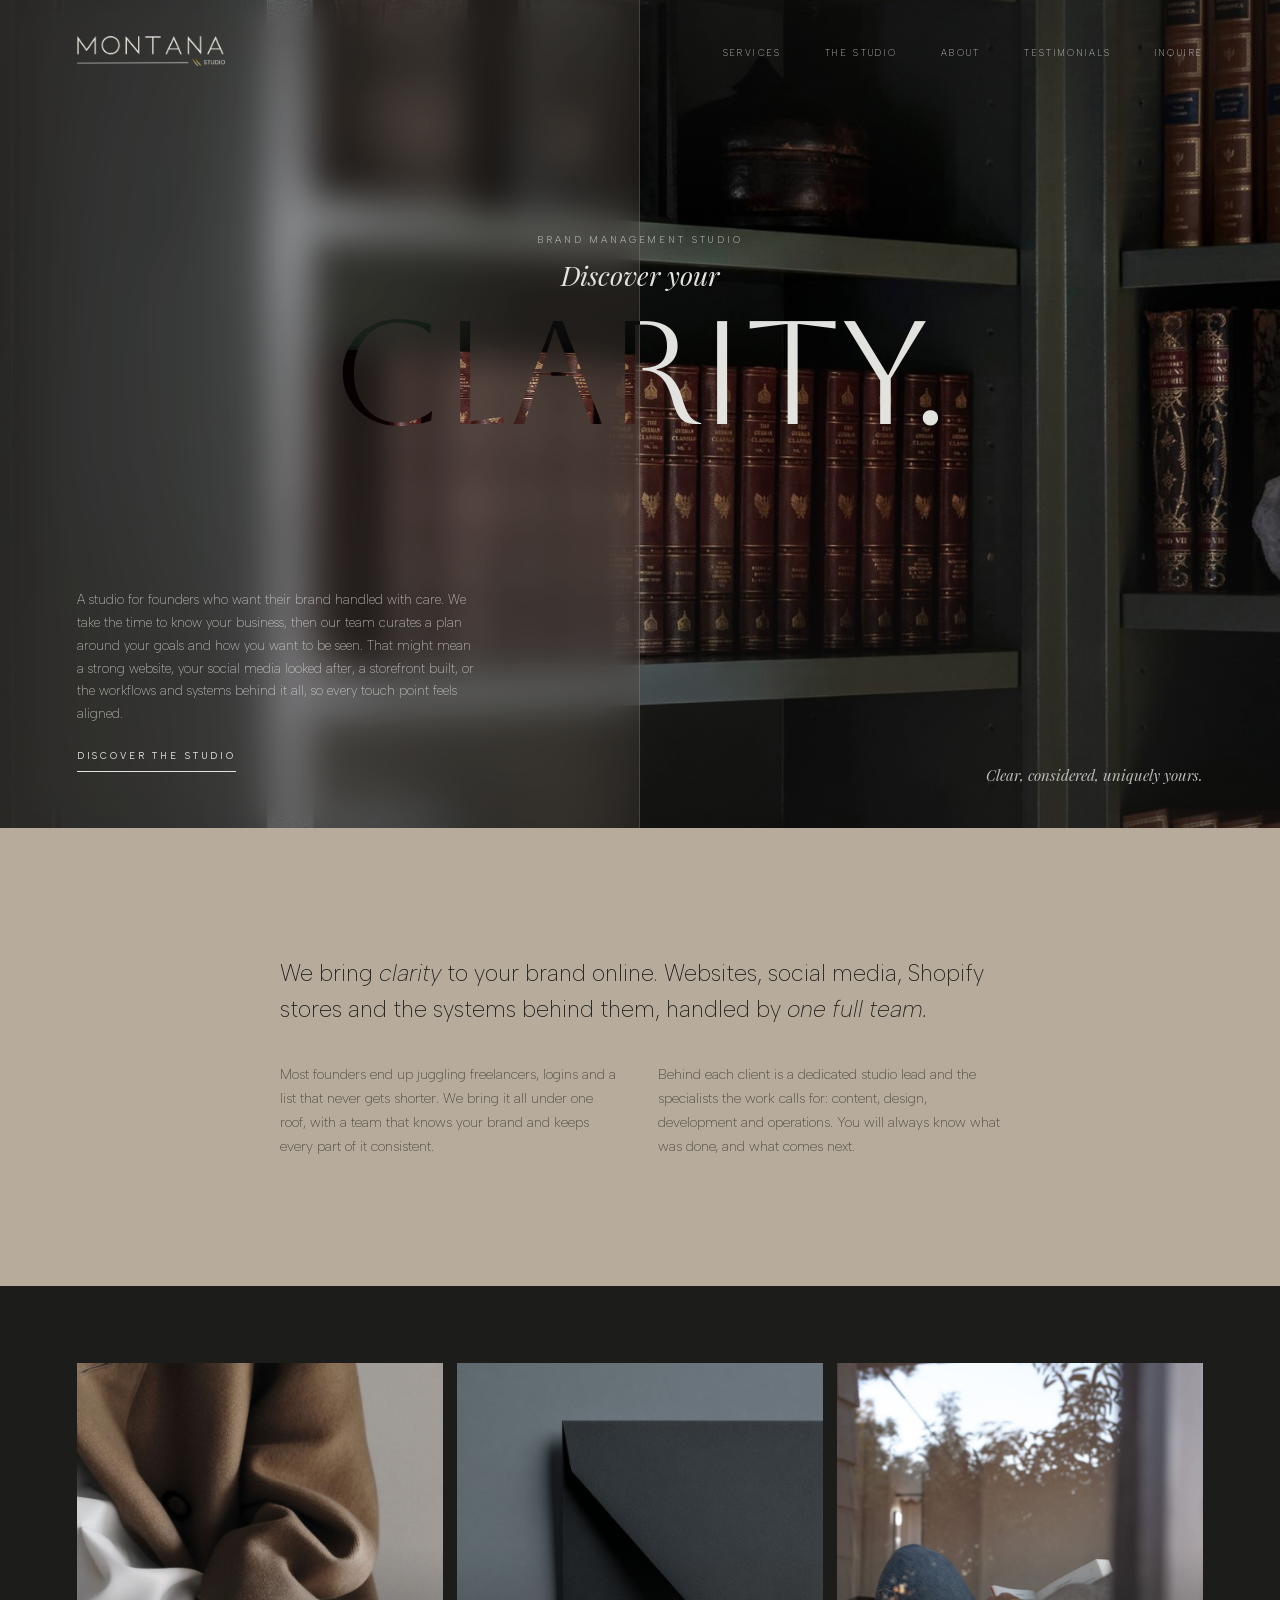
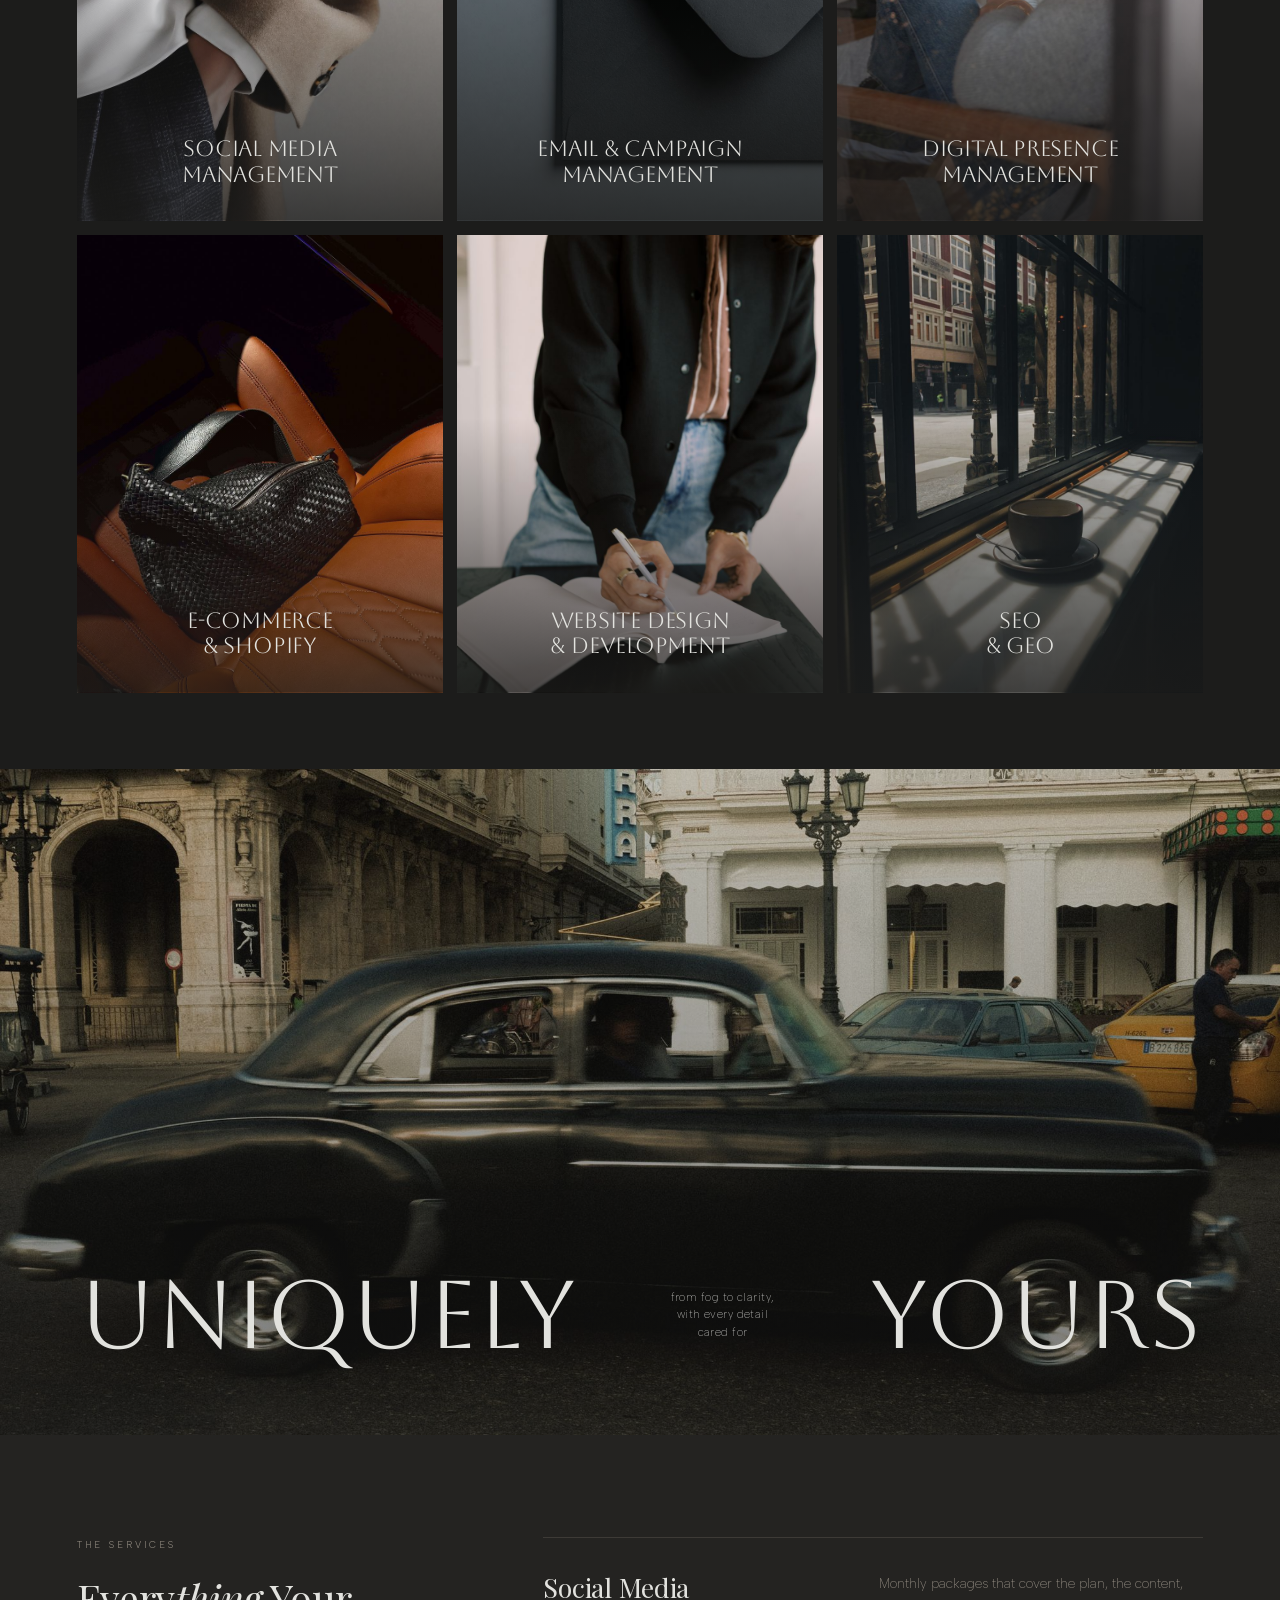
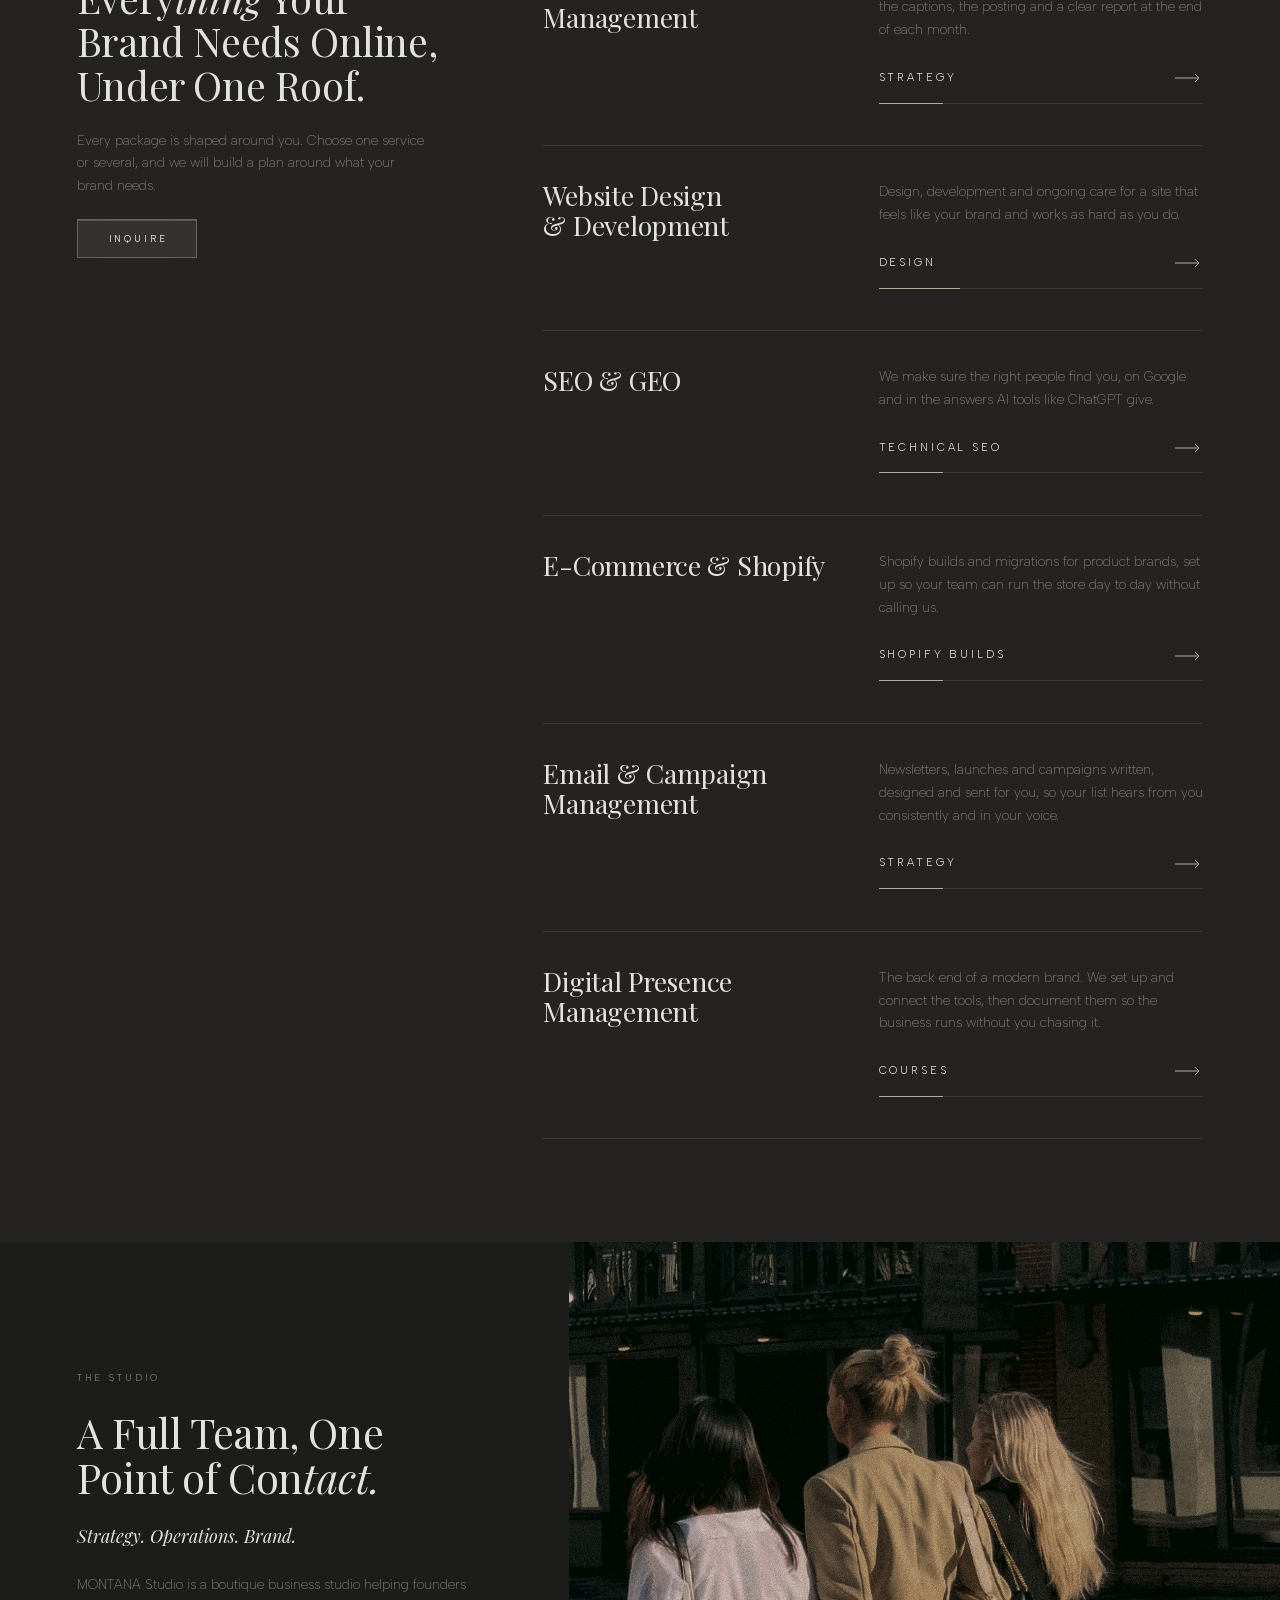
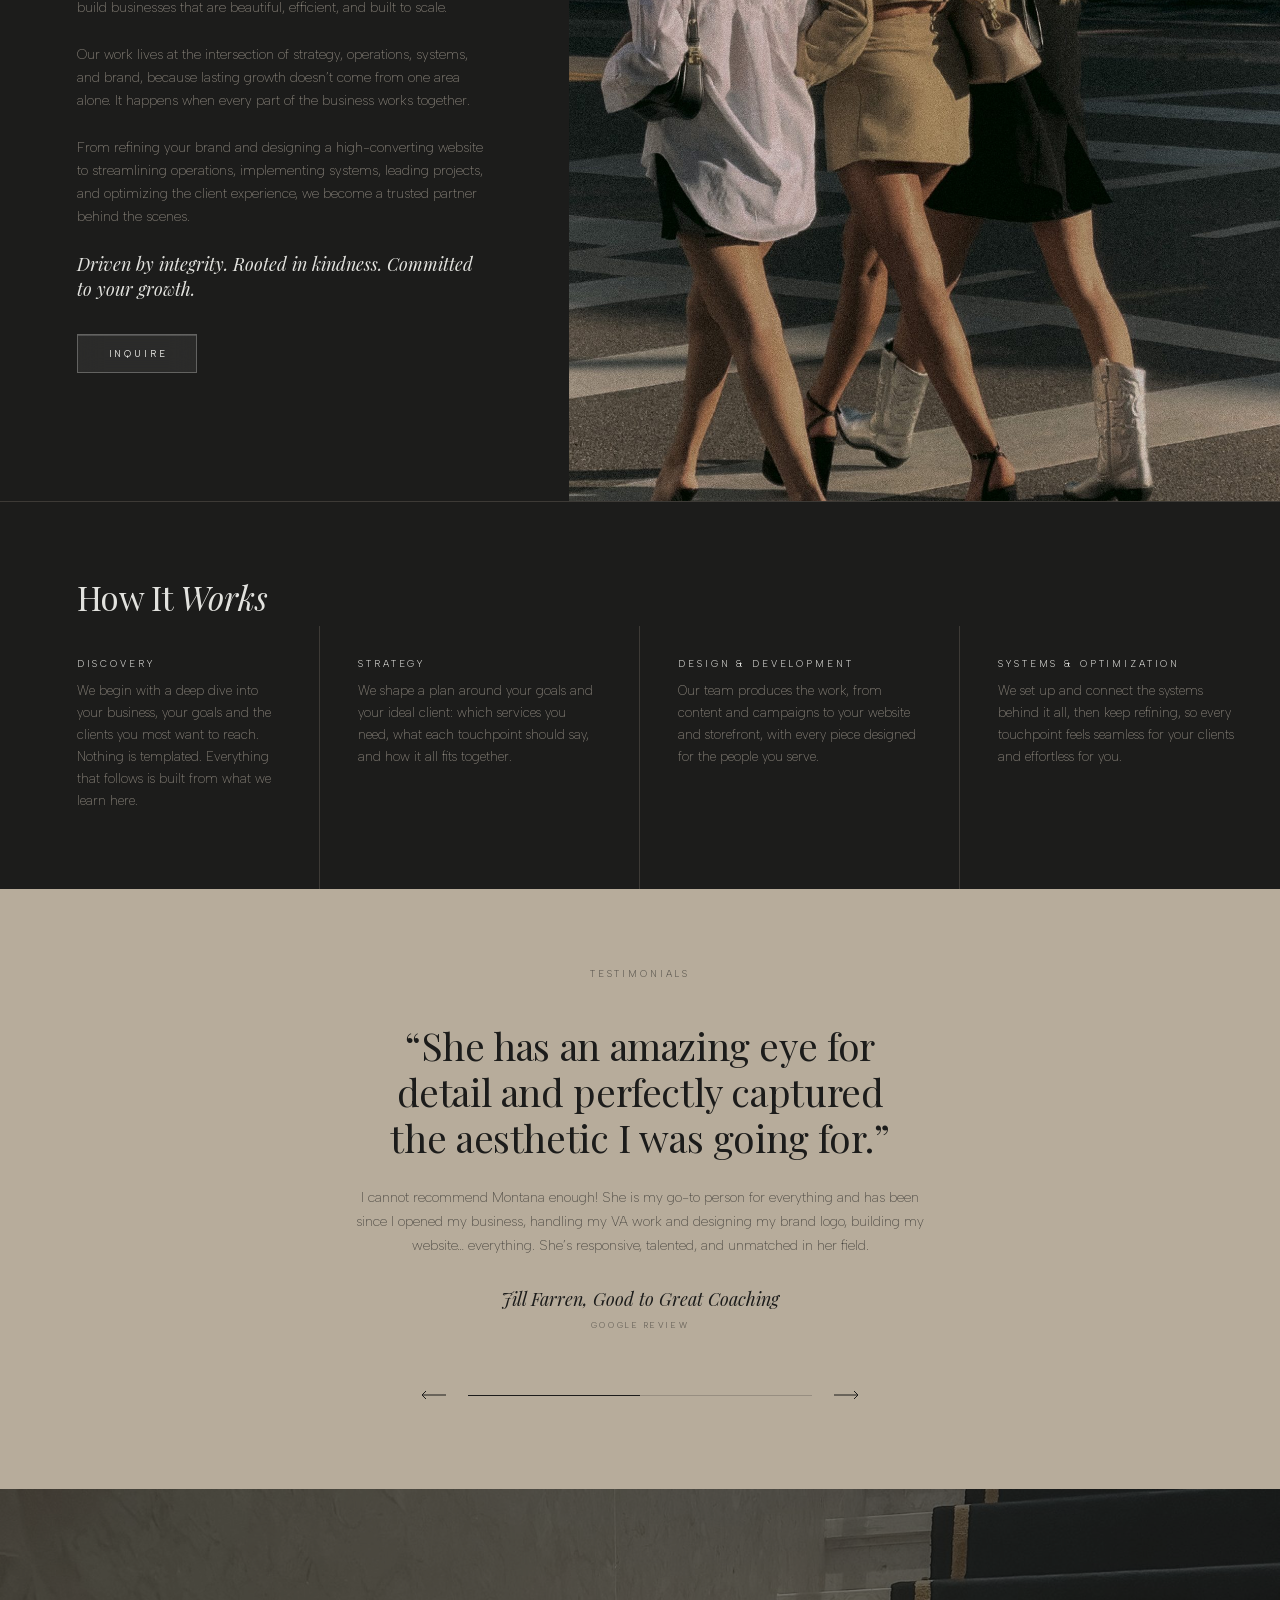
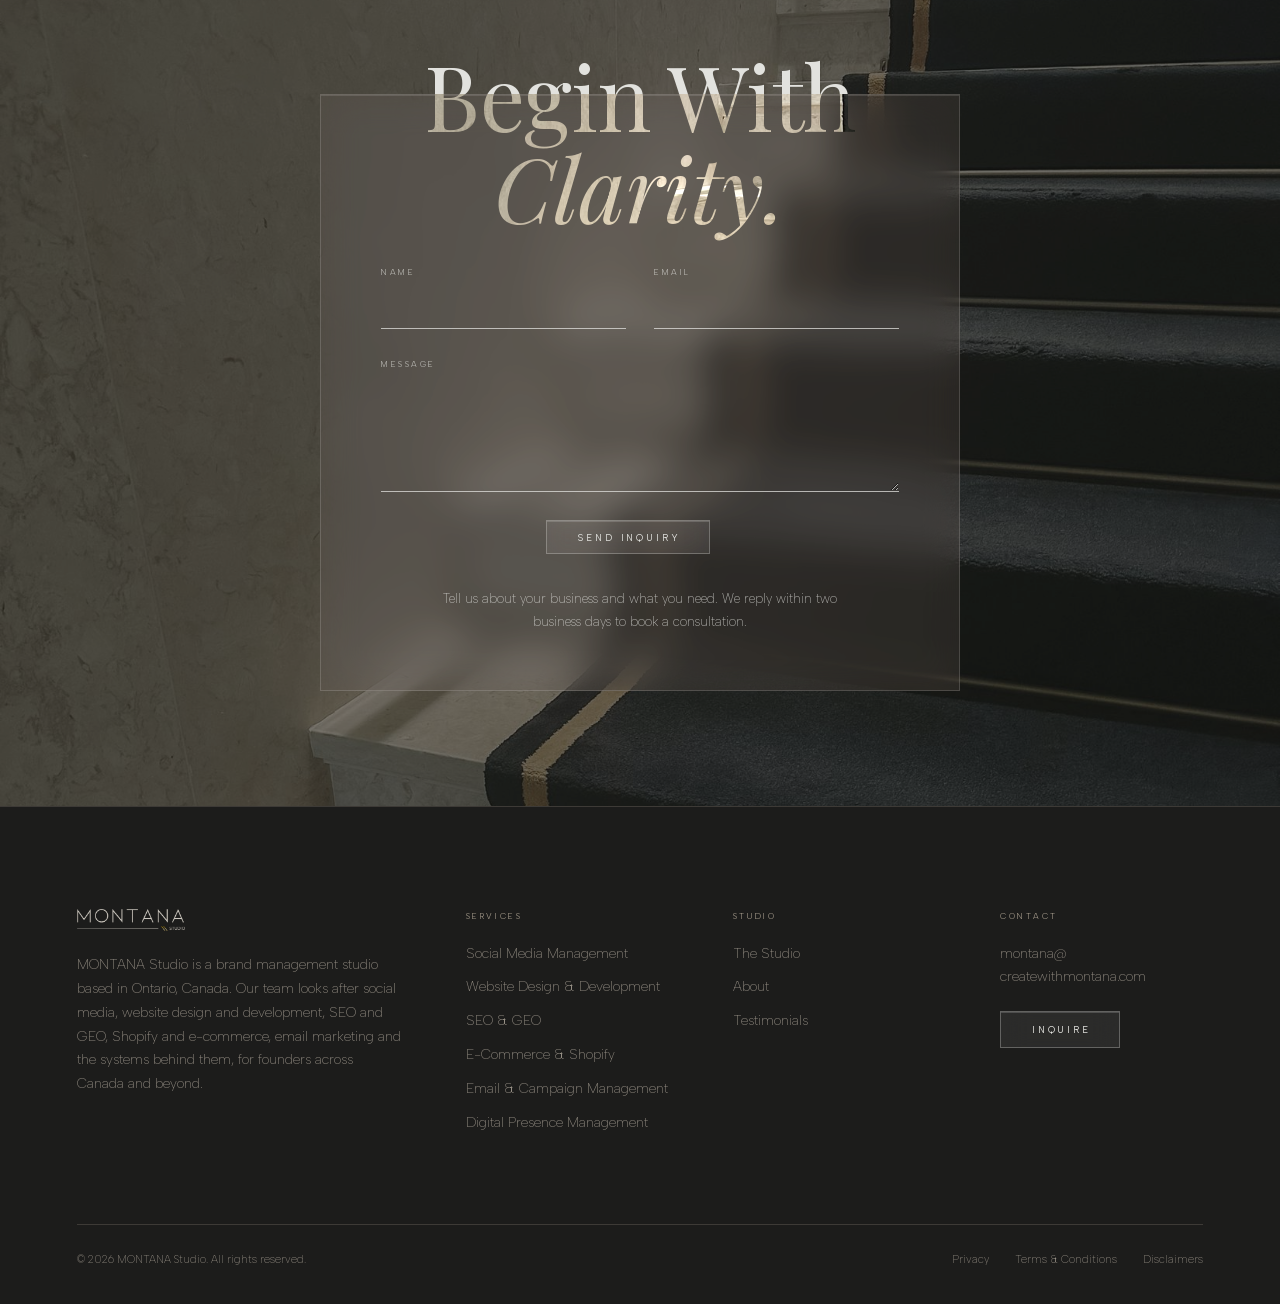
==== commit de13ea38: "Thank-you page after inquiries; deeper Begin With overlap with full descenders The form now opens /t" ====
--- a/index.html
+++ b/index.html
@@ -235,6 +235,7 @@
     <form class="inquiry-form" action="https://formsubmit.co/montana@createwithmontana.com" method="POST">
       <input type="hidden" name="_subject" value="New inquiry from montanastudio.ca">
       <input type="hidden" name="_template" value="table">
+      <input type="hidden" name="_next" value="https://montanastudio.ca/thank-you">
       <input type="hidden" name="_captcha" value="false">
       <input class="hp" type="text" name="_honey" tabindex="-1" autocomplete="off" aria-hidden="true">
       <div class="row">
--- a/styles.css
+++ b/styles.css
@@ -174,17 +174,18 @@
 /* INQUIRE: a centred glass box over the stairs photo. "Begin With" sits above the box; "Clarity." inside it is a see-through cutout of the photo */
 .inquire { position: relative; isolation: isolate; overflow: hidden; background: var(--night) url(images/inquire-stairs.jpg) center 0% / cover no-repeat; display: grid; justify-items: center; padding: clamp(160px, 16vw, 230px) var(--edge) clamp(90px, 9vw, 130px); }
 .inquire::after { content: ""; position: absolute; inset: 0; z-index: -1; background: rgba(28,28,27,.58); }
+@media (max-width: 760px) { .inquire { background-position: 15% 0%; } }
 .pane { --look: clamp(46px, 7vw, 108px); position: relative; width: min(100%, 640px); padding: 0 clamp(24px, 5vw, 60px) clamp(36px, 5vw, 56px); display: grid; gap: 34px; background: rgba(106,93,82,.22); border: 1px solid rgba(226,226,222,.18); box-shadow: inset 0 1px 0 rgba(226,226,222,.14); -webkit-backdrop-filter: blur(18px) saturate(.55) brightness(1.08); backdrop-filter: blur(18px) saturate(.55) brightness(1.08); }
 @supports not ((backdrop-filter: blur(1px)) or (-webkit-backdrop-filter: blur(1px))) { .pane { background: rgba(106,93,82,.8); } }
-.inquire .look { display: grid; justify-items: center; row-gap: calc(var(--look) * .1); margin-top: calc(var(--look) * -.86); font-size: var(--look); line-height: 1; text-align: center; white-space: nowrap; }
+.inquire .look { display: grid; justify-items: center; row-gap: calc(var(--look) * .02); margin-top: calc(var(--look) * -.5); font-size: var(--look); line-height: 1; text-align: center; white-space: nowrap; }
 .look .above { display: grid; color: var(--cream); }
 .look .above > span { grid-area: 1 / 1; }
 /* Where "Begin With" dips below the top of the glass (--edge-y, set by cutout.js), that part becomes cutout too */
 .look .dip { display: none; }
 .look .above.split .over { clip-path: inset(-20% -5% calc(100% - var(--edge-y)) -5%); }
 .look .above.split .dip { display: block; clip-path: inset(var(--edge-y) -5% -20% -5%); }
-.look .cut { color: var(--cream); padding-bottom: .12em; }
-.look .above .cut { padding-bottom: 0; }
+/* Extra room below so descenders (the g, the y) still show the photo */
+.look .cut { color: var(--cream); padding-bottom: .3em; margin-bottom: -.3em; }
 /* Cutout: cutout.js lines the photo up behind the word, so it reads as a clear window through the glass */
 .look .cut.cutout { color: transparent; background-image: url(images/inquire-stairs.jpg); background-repeat: no-repeat; -webkit-background-clip: text; background-clip: text; filter: brightness(1.25) saturate(.8); }
 .inquire-note { font-size: 13px; line-height: 1.75; color: rgba(226,226,222,.8); text-align: center; max-width: 26rem; justify-self: center; }
@@ -274,3 +275,10 @@
 .qa h3 { font-size: clamp(18px, 1.6vw, 21px); line-height: 1.35; transition: opacity .2s; }
 .qa p { color: var(--dust); font-size: 15px; max-width: 38rem; padding: 0 40px 28px 0; }
 @media (max-width: 860px) { .faq { grid-template-columns: 1fr; } .faq-head { position: static; } }
+
+/* THANK-YOU PAGE: the inquiry section's glass box, with a short note */
+.thanks { min-height: calc(100vh - 80px); align-content: center; }
+.thanks .pane { justify-items: center; text-align: center; gap: 22px; }
+.thanks .cap { color: rgba(226,226,222,.85); margin-top: 4px; }
+.thanks .pane > p { color: rgba(226,226,222,.85); font-size: 15px; max-width: 30rem; }
+.thanks .send { display: flex; justify-content: center; margin-top: 10px; }
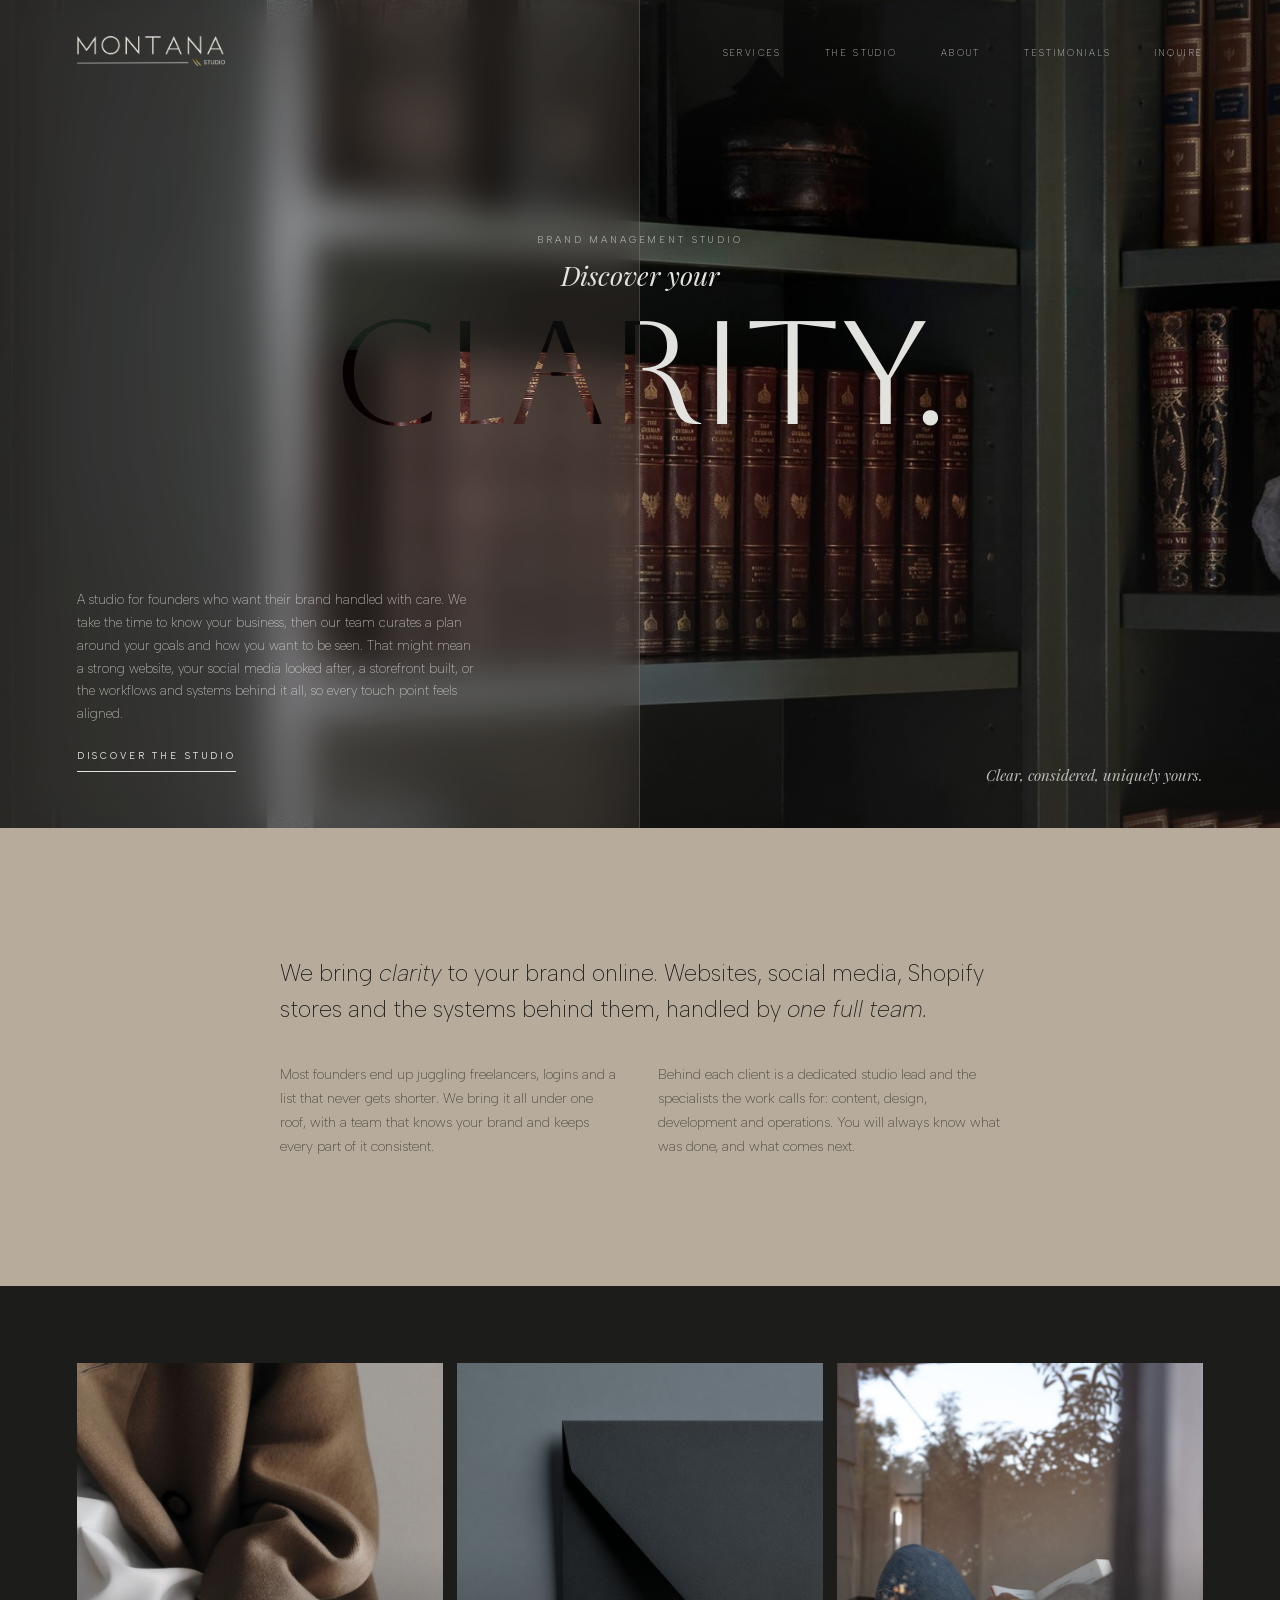
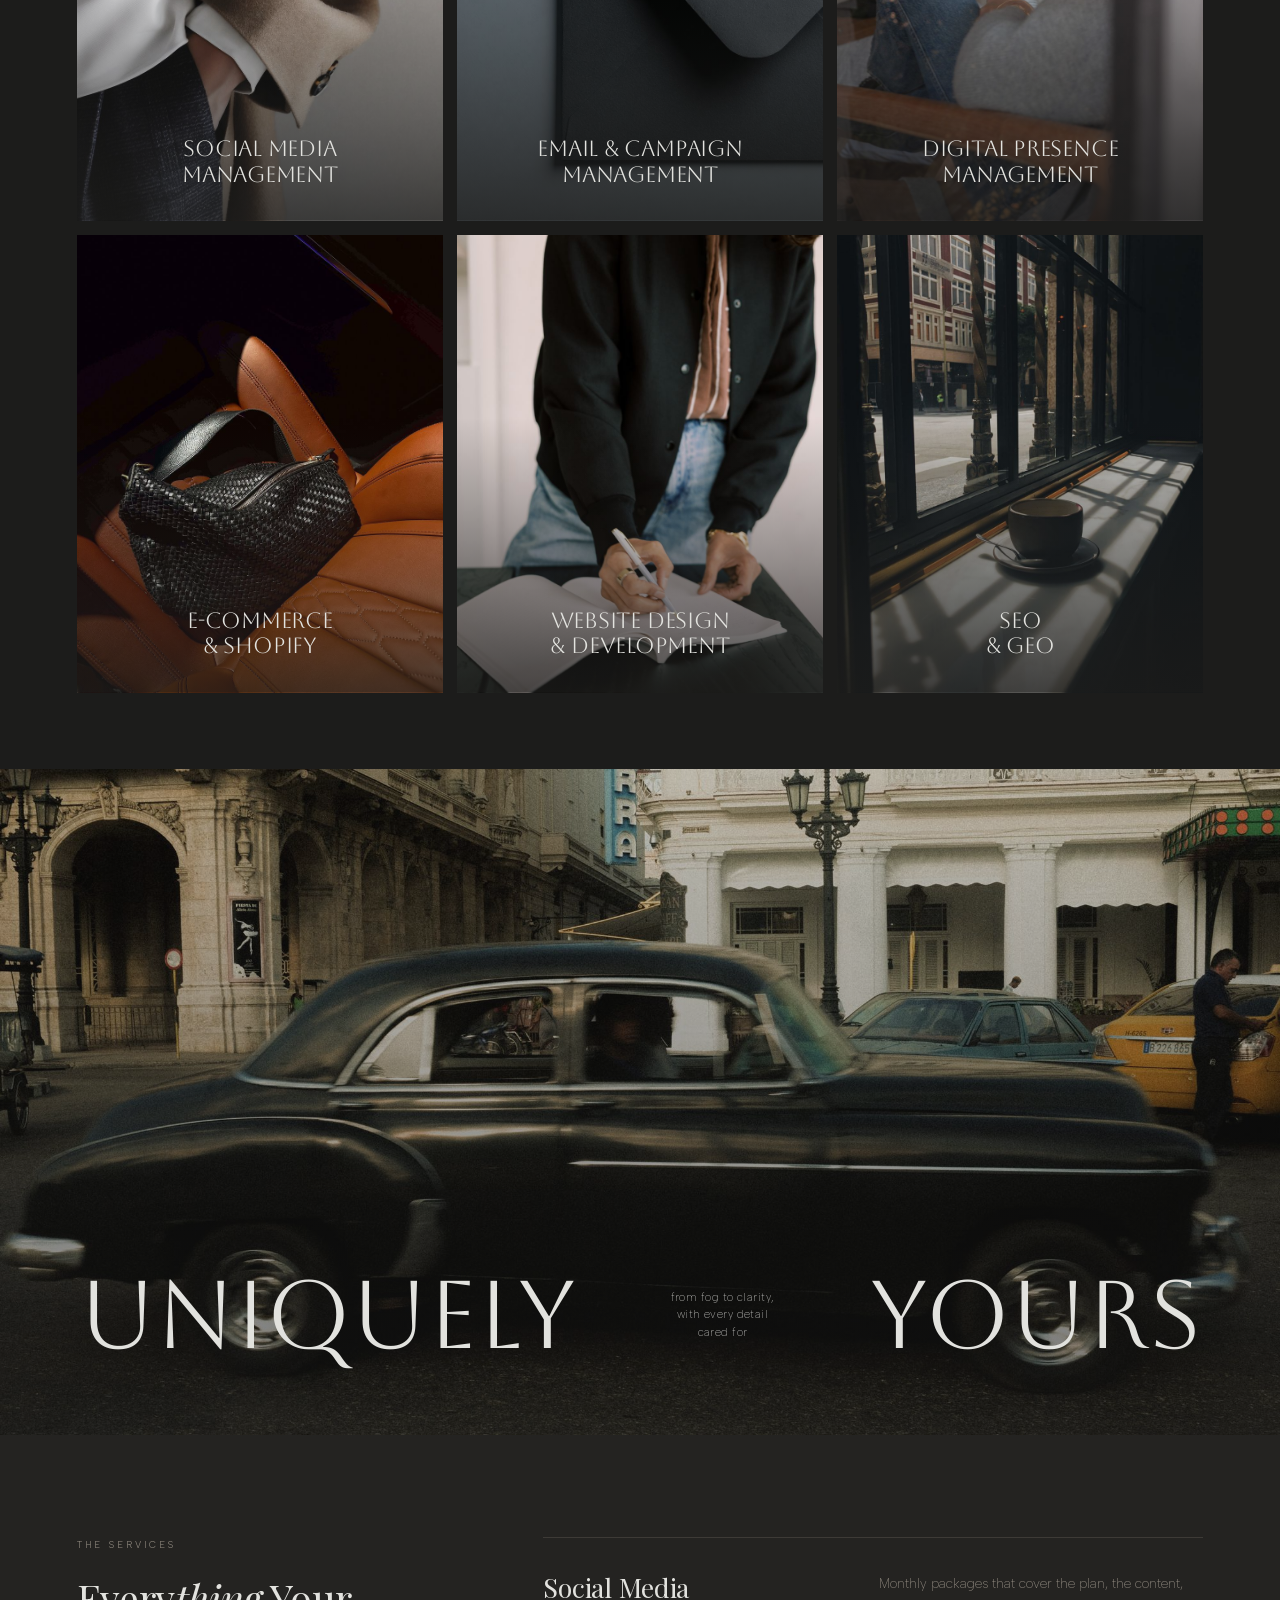
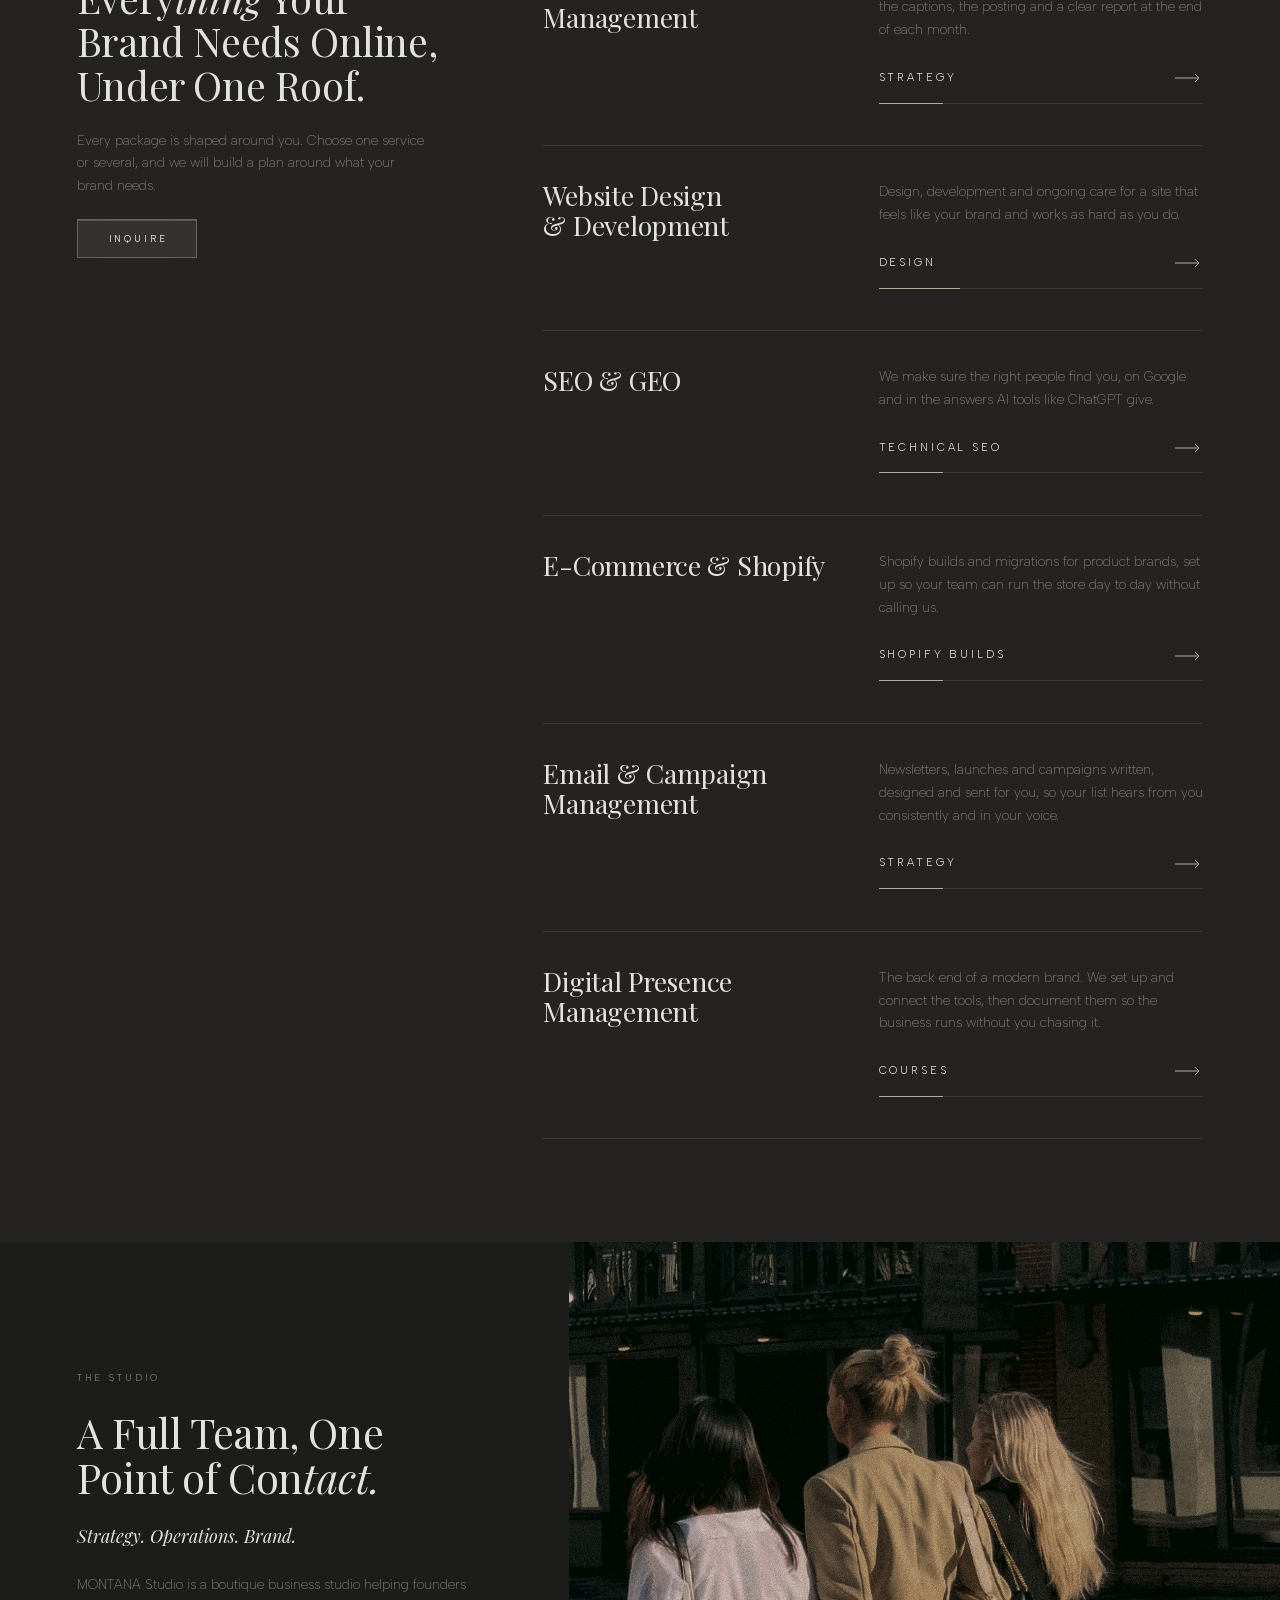
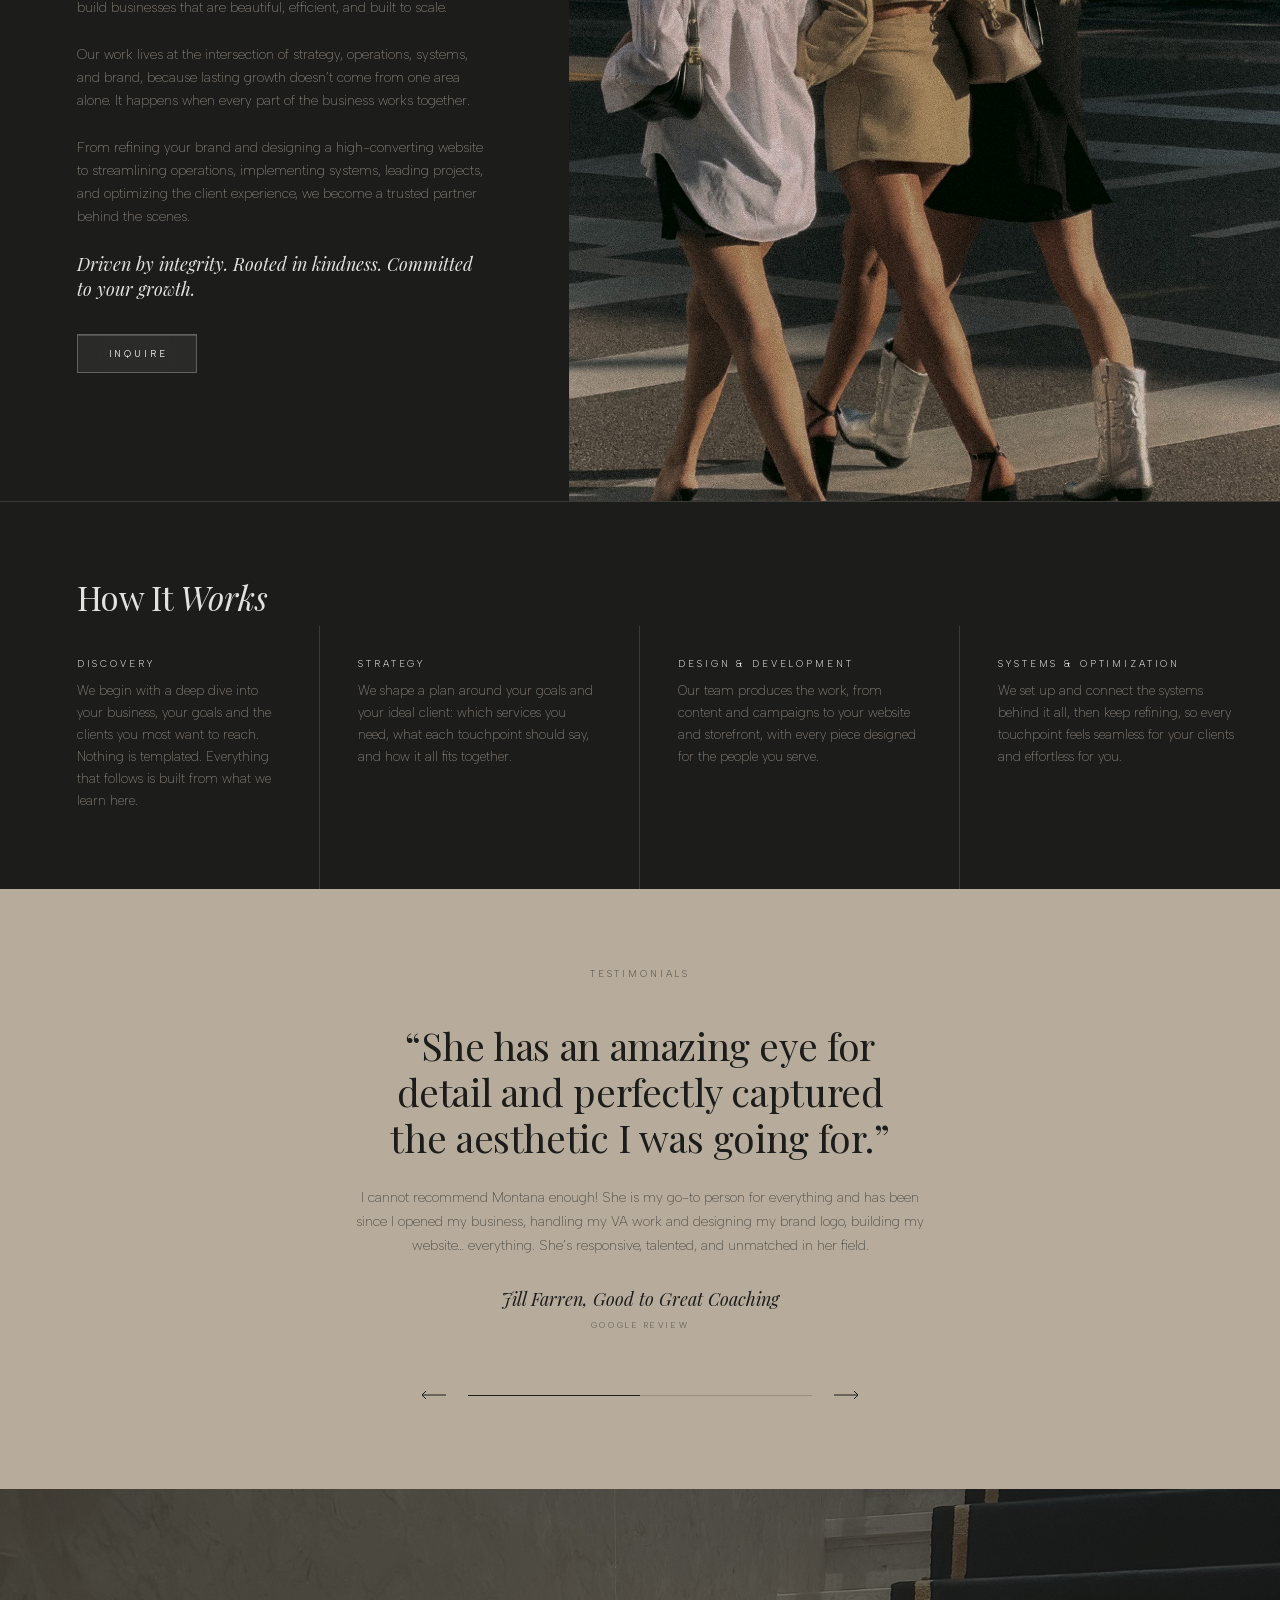
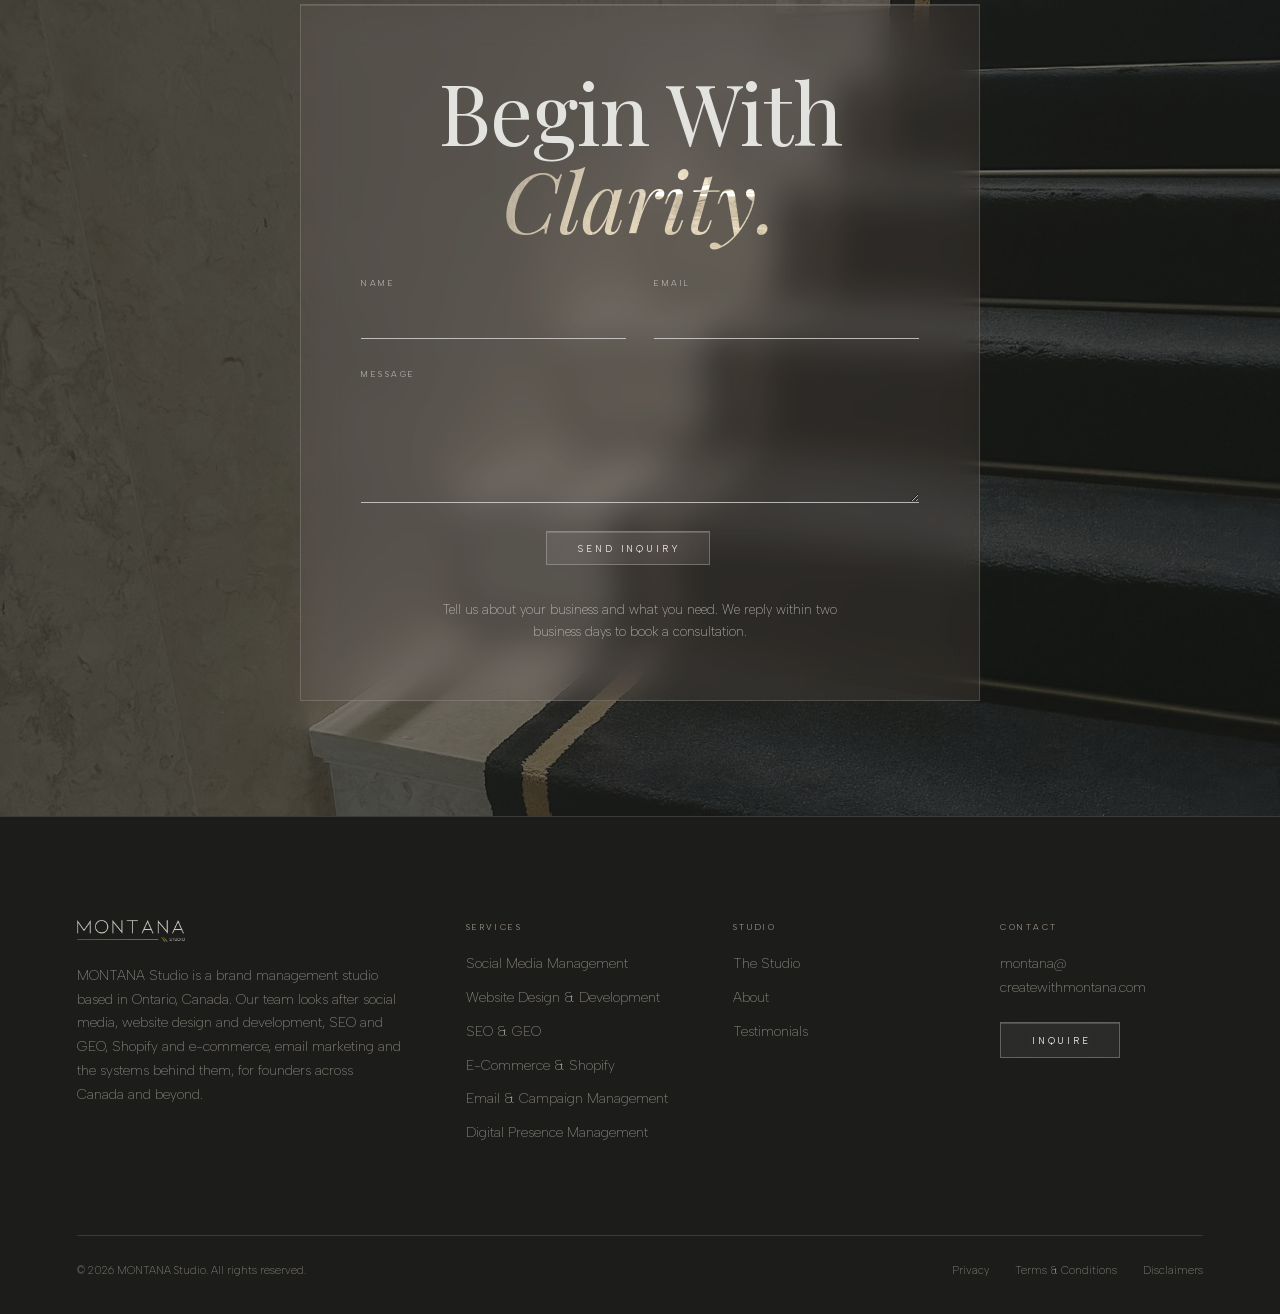
==== commit cf5dc602: "Inquiry: whole headline inside the glass box, Begin With in Stucco, Clarity cutout Co-Authored-By: C" ====
--- a/index.html
+++ b/index.html
@@ -231,7 +231,7 @@
 <!-- ===== INQUIRE ===== -->
 <section class="inquire" id="inquire">
   <div class="pane">
-    <h2 class="look"><span class="above"><span class="over">Begin With</span><span class="cut dip" aria-hidden="true">Begin With</span></span> <span class="cut"><i>Clarity.</i></span></h2>
+    <h2 class="look"><span class="above">Begin With</span> <span class="cut"><i>Clarity.</i></span></h2>
     <form class="inquiry-form" action="https://formsubmit.co/montana@createwithmontana.com" method="POST">
       <input type="hidden" name="_subject" value="New inquiry from montanastudio.ca">
       <input type="hidden" name="_template" value="table">
--- a/styles.css
+++ b/styles.css
@@ -171,19 +171,14 @@
 @media (prefers-reduced-motion: reduce) { .reviews.is-slider .review, .review-nav .bar span { transition: none; } }
 
 /* INQUIRE + FOOTER */
-/* INQUIRE: a centred glass box over the stairs photo. "Begin With" sits above the box; "Clarity." inside it is a see-through cutout of the photo */
-.inquire { position: relative; isolation: isolate; overflow: hidden; background: var(--night) url(images/inquire-stairs.jpg) center 0% / cover no-repeat; display: grid; justify-items: center; padding: clamp(160px, 16vw, 230px) var(--edge) clamp(90px, 9vw, 130px); }
+/* INQUIRE: a centred glass box over the stairs photo holding the whole headline: "Begin With" in Stucco, "Clarity." a see-through cutout of the photo */
+.inquire { position: relative; isolation: isolate; overflow: hidden; background: var(--night) url(images/inquire-stairs.jpg) center 0% / cover no-repeat; display: grid; justify-items: center; padding: clamp(90px, 9vw, 130px) var(--edge); }
 .inquire::after { content: ""; position: absolute; inset: 0; z-index: -1; background: rgba(28,28,27,.58); }
 @media (max-width: 760px) { .inquire { background-position: 15% 0%; } }
-.pane { --look: clamp(46px, 7vw, 108px); position: relative; width: min(100%, 640px); padding: 0 clamp(24px, 5vw, 60px) clamp(36px, 5vw, 56px); display: grid; gap: 34px; background: rgba(106,93,82,.22); border: 1px solid rgba(226,226,222,.18); box-shadow: inset 0 1px 0 rgba(226,226,222,.14); -webkit-backdrop-filter: blur(18px) saturate(.55) brightness(1.08); backdrop-filter: blur(18px) saturate(.55) brightness(1.08); }
+.pane { --look: clamp(44px, 6.6vw, 100px); position: relative; width: min(100%, 680px); padding: clamp(40px, 5vw, 64px) clamp(24px, 5vw, 60px) clamp(36px, 5vw, 56px); display: grid; gap: 34px; background: rgba(106,93,82,.22); border: 1px solid rgba(226,226,222,.18); box-shadow: inset 0 1px 0 rgba(226,226,222,.14); -webkit-backdrop-filter: blur(18px) saturate(.55) brightness(1.08); backdrop-filter: blur(18px) saturate(.55) brightness(1.08); }
 @supports not ((backdrop-filter: blur(1px)) or (-webkit-backdrop-filter: blur(1px))) { .pane { background: rgba(106,93,82,.8); } }
-.inquire .look { display: grid; justify-items: center; row-gap: calc(var(--look) * .02); margin-top: calc(var(--look) * -.5); font-size: var(--look); line-height: 1; text-align: center; white-space: nowrap; }
-.look .above { display: grid; color: var(--cream); }
-.look .above > span { grid-area: 1 / 1; }
-/* Where "Begin With" dips below the top of the glass (--edge-y, set by cutout.js), that part becomes cutout too */
-.look .dip { display: none; }
-.look .above.split .over { clip-path: inset(-20% -5% calc(100% - var(--edge-y)) -5%); }
-.look .above.split .dip { display: block; clip-path: inset(var(--edge-y) -5% -20% -5%); }
+.inquire .look { display: grid; justify-items: center; row-gap: calc(var(--look) * .04); margin-top: 0; font-size: var(--look); line-height: 1; text-align: center; white-space: nowrap; }
+.look .above { color: var(--cream); }
 /* Extra room below so descenders (the g, the y) still show the photo */
 .look .cut { color: var(--cream); padding-bottom: .3em; margin-bottom: -.3em; }
 /* Cutout: cutout.js lines the photo up behind the word, so it reads as a clear window through the glass */
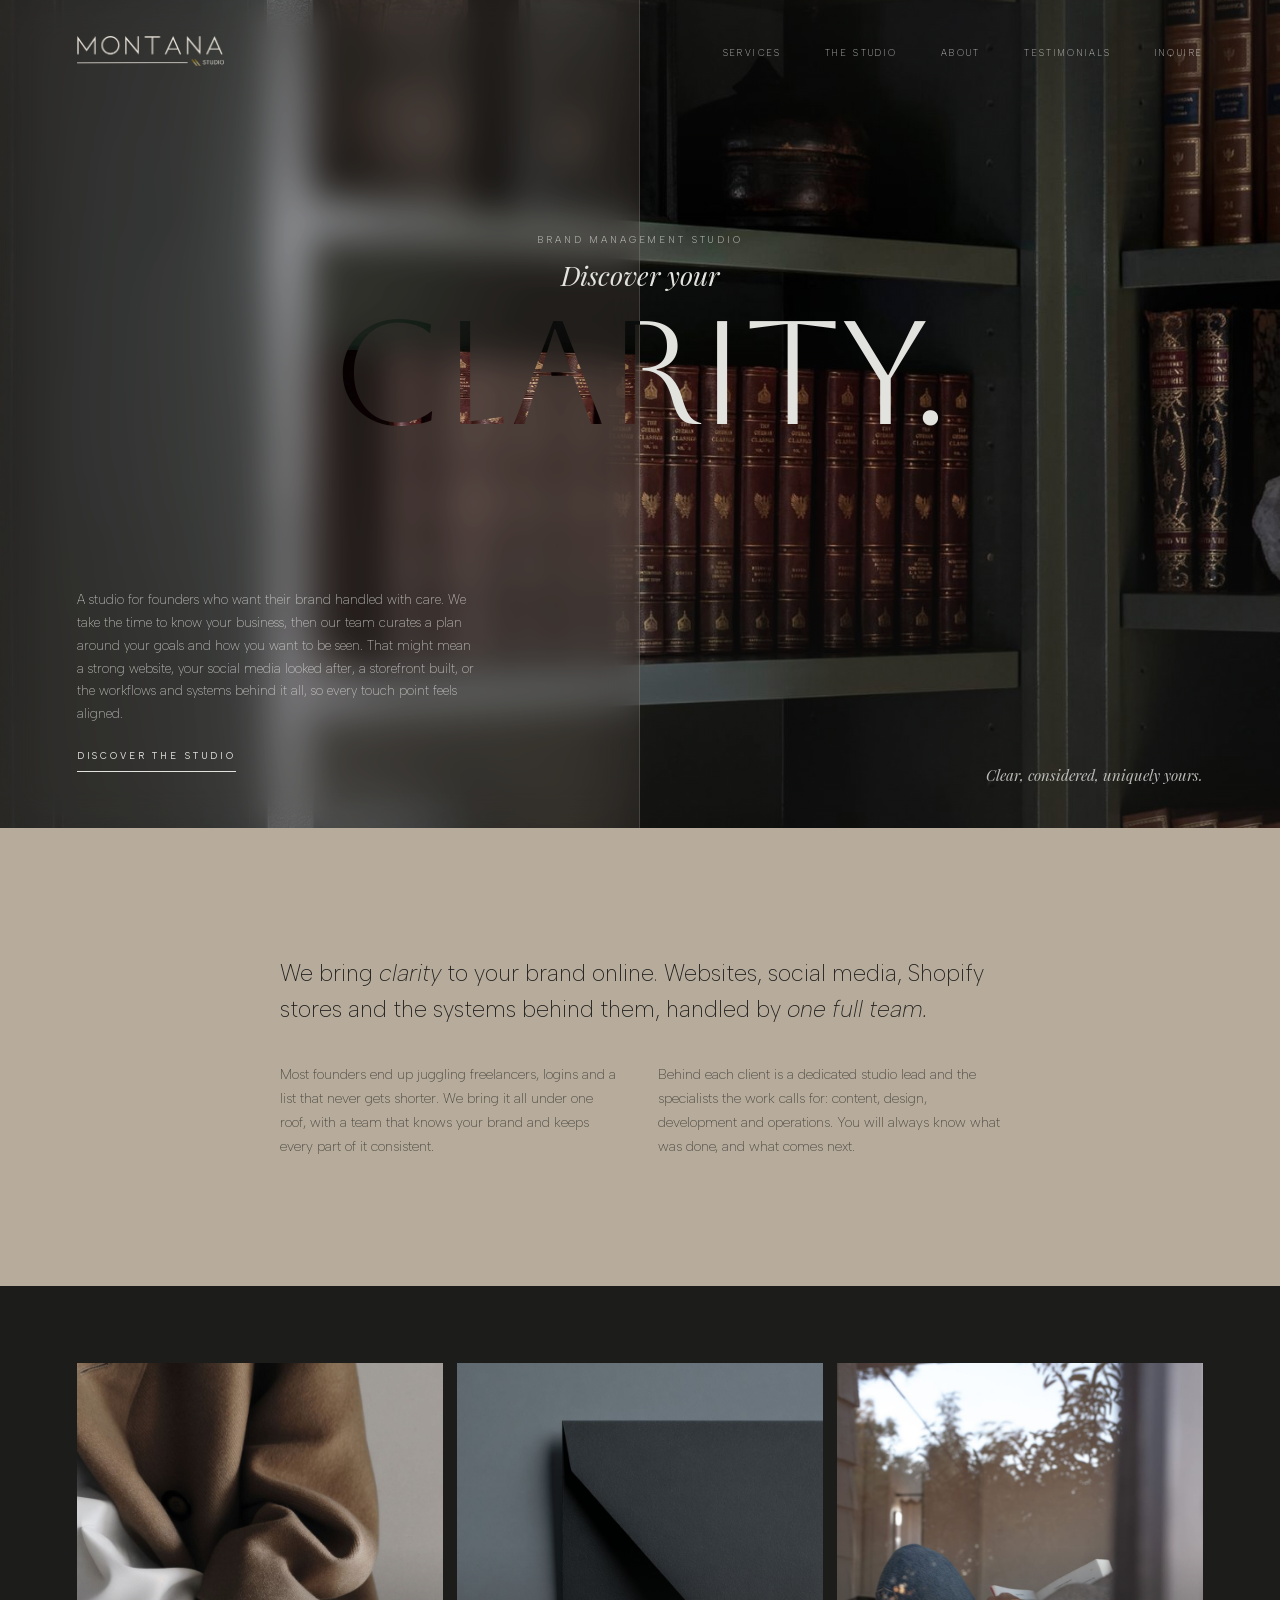
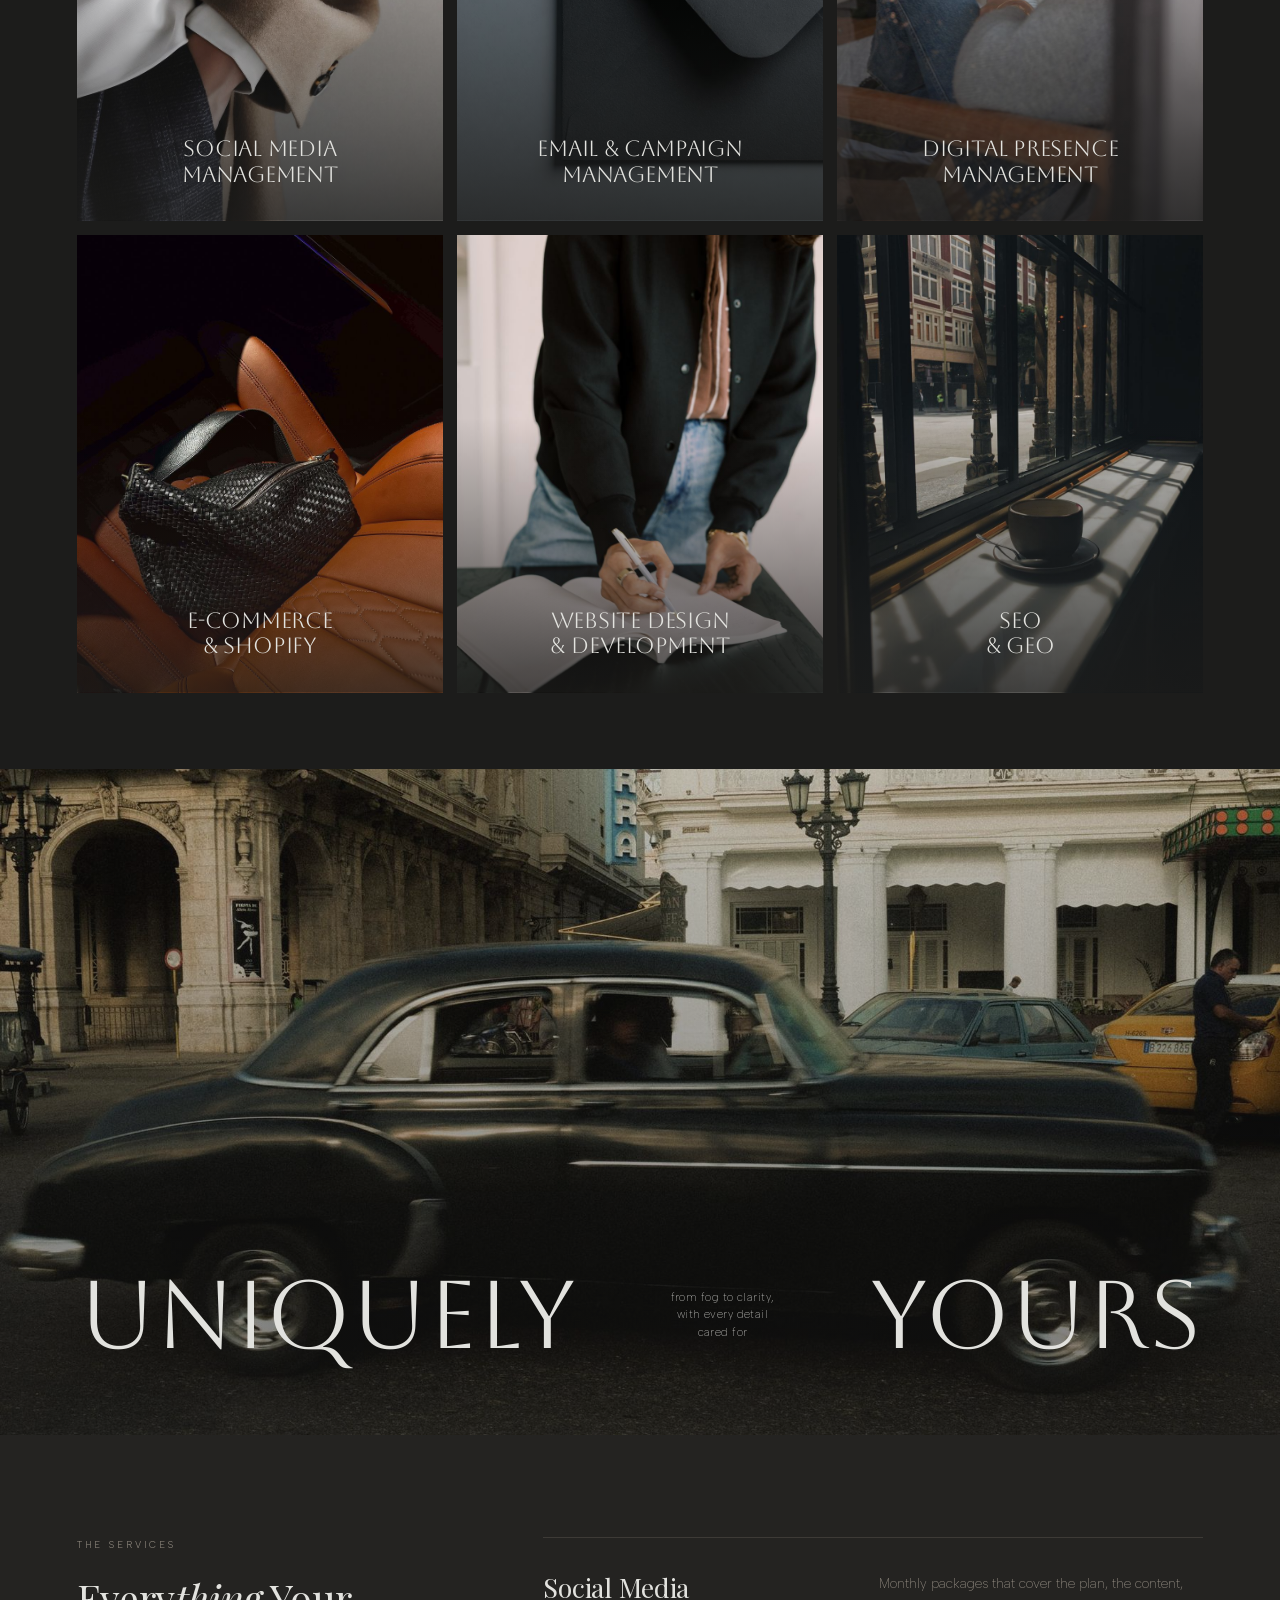
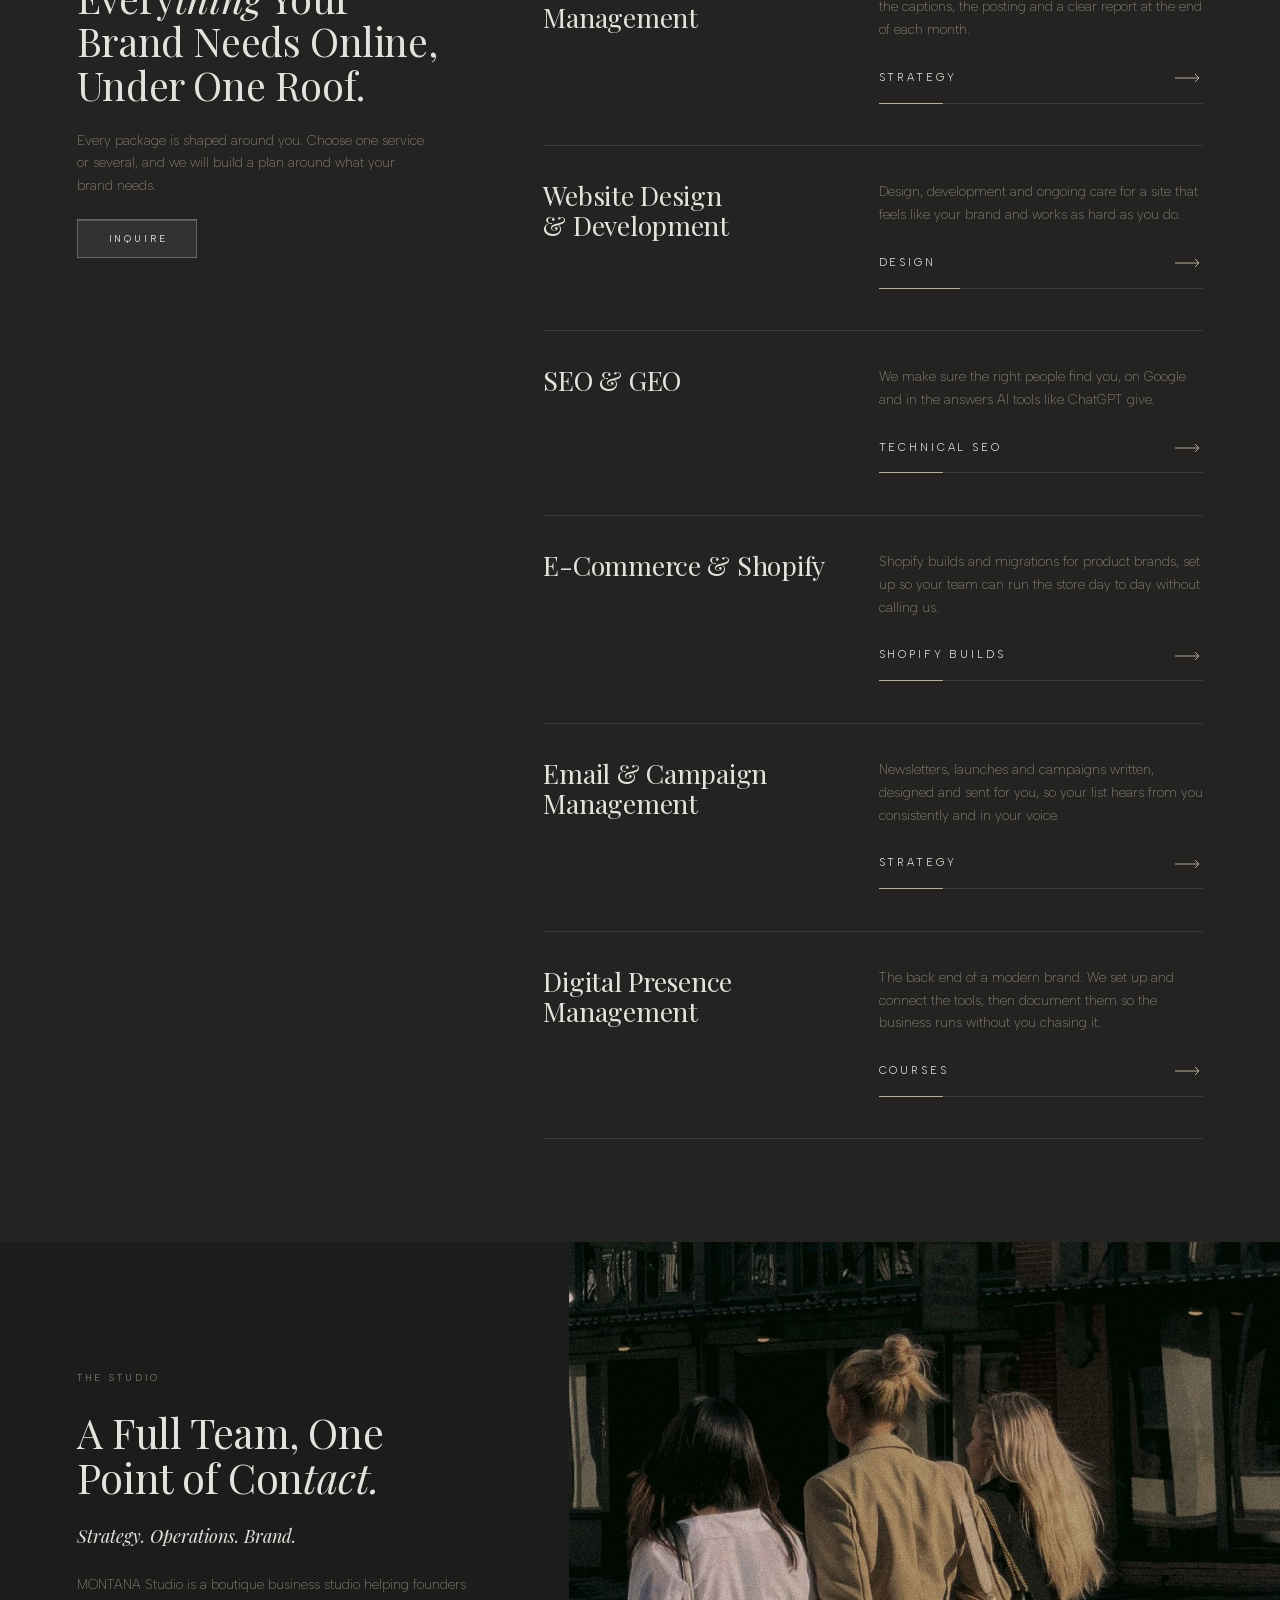
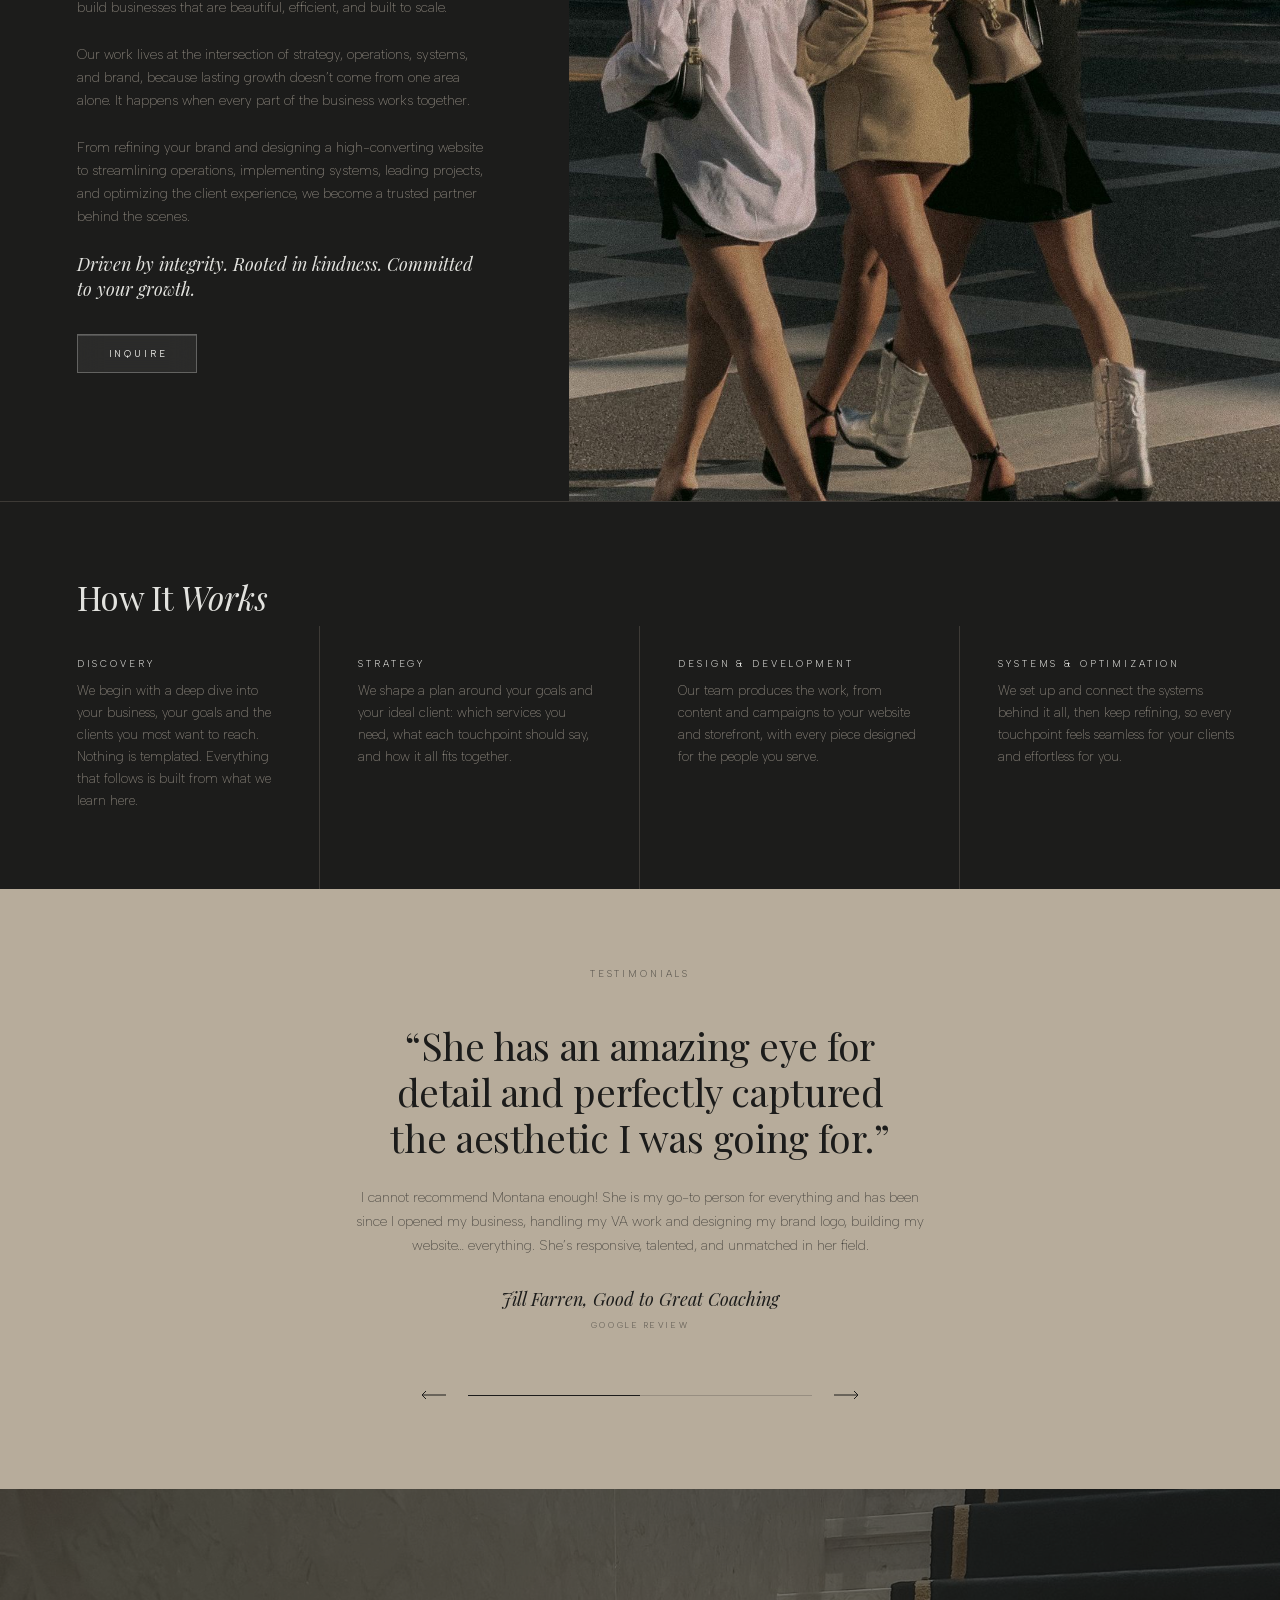
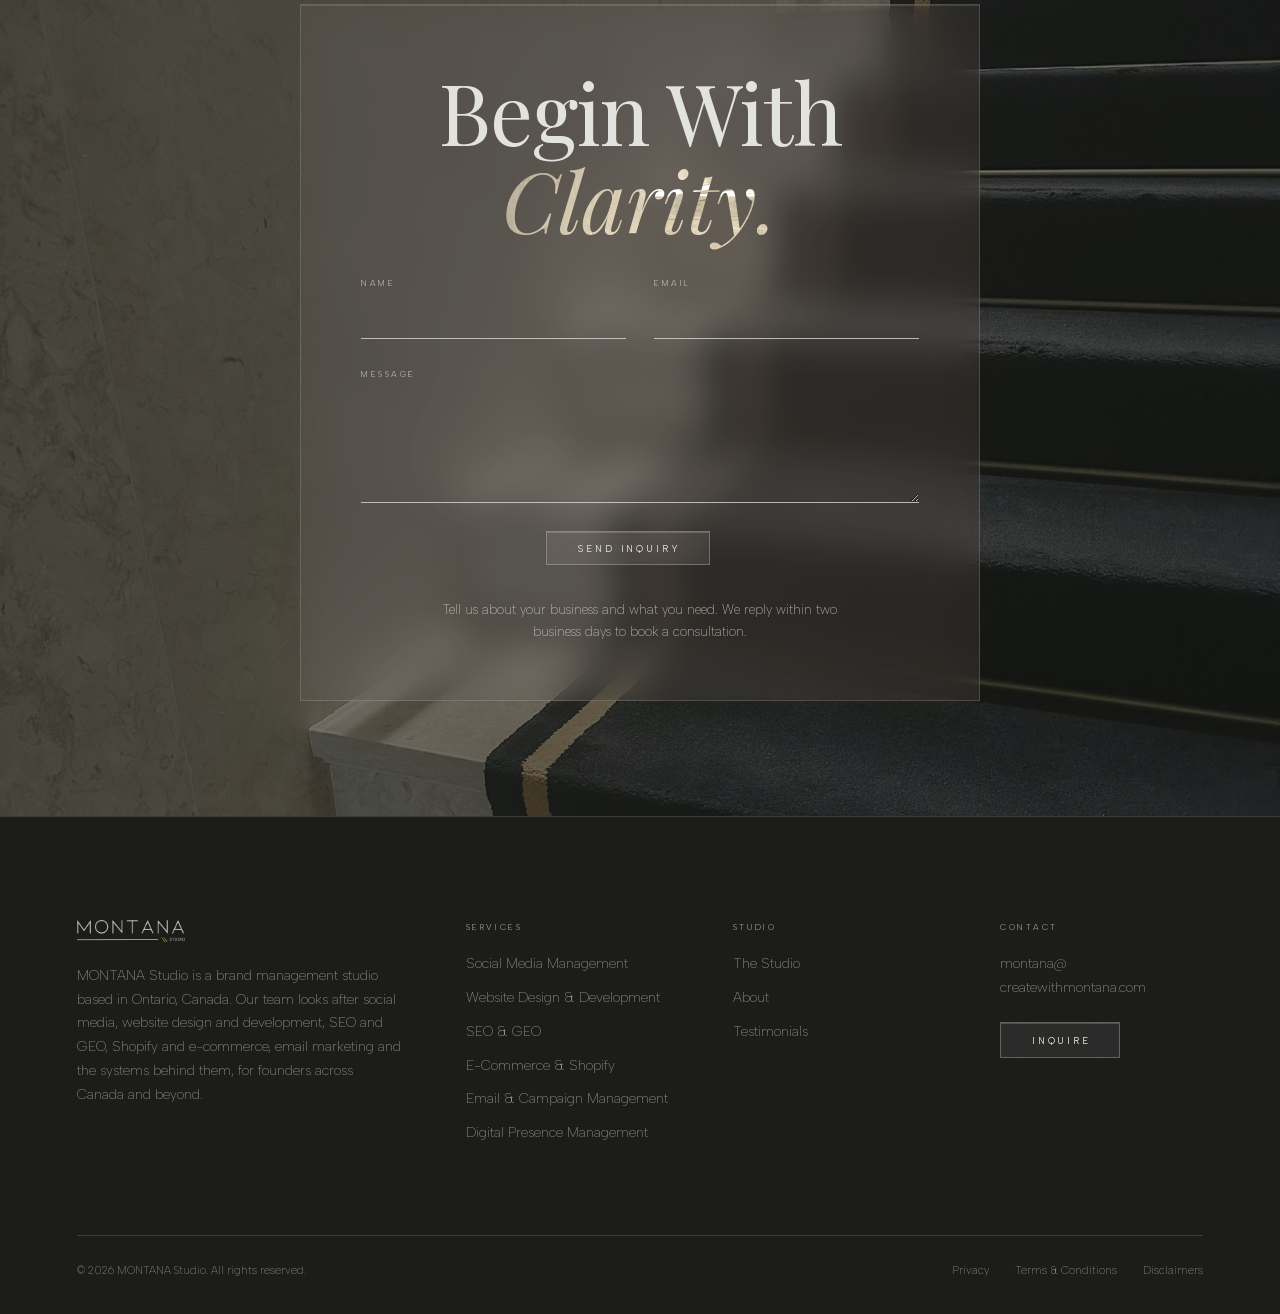
==== commit fdb91d2c: "SEO and GEO pass: richer meta and structured data, sitemap, robots, llms.txt - Homepage: keyword and" ====
--- a/index.html
+++ b/index.html
@@ -3,15 +3,29 @@
 <head>
 <meta charset="utf-8">
 <meta name="viewport" content="width=device-width, initial-scale=1, viewport-fit=cover">
-<title>MONTANA Studio · Brand Management Studio</title>
-<meta name="description" content="MONTANA Studio is a brand management studio. Our team looks after your social media, website, SEO and GEO, Shopify store and the systems behind them.">
+<title>MONTANA Studio · Brand Management Studio in Ontario, Canada</title>
+<meta name="description" content="MONTANA Studio is a brand management studio in Ontario, Canada. One full team for social media management, website design and development, SEO and GEO, Shopify and e-commerce, email marketing and business systems.">
+<meta name="robots" content="index, follow, max-image-preview:large, max-snippet:-1">
+<meta name="author" content="MONTANA Studio">
 <meta name="theme-color" content="#11100e">
 <link rel="canonical" href="https://montanastudio.ca/">
 <meta property="og:type" content="website">
-<meta property="og:title" content="MONTANA Studio · Brand Management Studio">
-<meta property="og:description" content="Social media, websites, SEO and GEO, Shopify and the systems underneath, handled by one studio and a full team.">
-<meta property="og:image" content="/images/og.jpg">
+<meta property="og:site_name" content="MONTANA Studio">
+<meta property="og:locale" content="en_CA">
+<meta property="og:url" content="https://montanastudio.ca/">
+<meta property="og:title" content="MONTANA Studio · Brand Management Studio in Ontario, Canada">
+<meta property="og:description" content="Social media, websites, SEO and GEO, Shopify and the systems behind them, handled by one studio and a full team.">
+<meta property="og:image" content="https://montanastudio.ca/images/og.jpg">
+<meta property="og:image:width" content="1200">
+<meta property="og:image:height" content="628">
+<meta property="og:image:alt" content="MONTANA Studio, a brand management studio in Ontario, Canada">
 <meta name="twitter:card" content="summary_large_image">
+<meta name="twitter:title" content="MONTANA Studio · Brand Management Studio in Ontario, Canada">
+<meta name="twitter:description" content="Social media, websites, SEO and GEO, Shopify and the systems behind them, handled by one studio and a full team.">
+<meta name="twitter:image" content="https://montanastudio.ca/images/og.jpg">
+<meta name="geo.region" content="CA-ON">
+<meta name="geo.placename" content="Ontario, Canada">
+<link rel="sitemap" type="application/xml" href="/sitemap.xml">
 <link rel="icon" type="image/png" href="/favicon.png">
 <link rel="apple-touch-icon" href="/apple-touch-icon.png">
 <link rel="preload" as="font" type="font/woff2" href="/fonts/Aboreto-400.woff2" crossorigin>
@@ -22,72 +36,204 @@
 <script type="application/ld+json">
 {
  "@context": "https://schema.org",
- "@type": "ProfessionalService",
- "name": "MONTANA Studio",
- "url": "https://montanastudio.ca/",
- "logo": "https://montanastudio.ca/images/logo-light.png",
- "image": "https://montanastudio.ca/images/og.jpg",
- "description": "MONTANA Studio is a brand management studio in Ontario, Canada. Our team looks after social media, website design and development, SEO and GEO, Shopify and e-commerce, email marketing and the systems behind them for founders.",
- "email": "montana@createwithmontana.com",
- "founder": {
-  "@type": "Person",
-  "name": "Montana Fisher-Shotton",
-  "jobTitle": "Founder & Studio Director"
- },
- "address": {
-  "@type": "PostalAddress",
-  "addressRegion": "ON",
-  "addressCountry": "CA"
- },
- "areaServed": "Canada",
- "hasOfferCatalog": {
-  "@type": "OfferCatalog",
-  "name": "Brand management services",
-  "itemListElement": [
-   {
-    "@type": "Offer",
-    "itemOffered": {
-     "@type": "Service",
-     "name": "Social Media Management"
+ "@graph": [
+  {
+   "@type": "ProfessionalService",
+   "@id": "https://montanastudio.ca/#studio-org",
+   "name": "MONTANA Studio",
+   "alternateName": "Montana Studio",
+   "url": "https://montanastudio.ca/",
+   "logo": "https://montanastudio.ca/images/logo-light.png",
+   "image": "https://montanastudio.ca/images/og.jpg",
+   "description": "MONTANA Studio is a brand management studio in Ontario, Canada. One full team for social media management, website design and development, SEO and GEO, Shopify and e-commerce, email marketing and business systems.",
+   "slogan": "Clear, considered, uniquely yours.",
+   "email": "montana@createwithmontana.com",
+   "founder": {
+    "@id": "https://montanastudio.ca/about#montana"
+   },
+   "address": {
+    "@type": "PostalAddress",
+    "addressRegion": "ON",
+    "addressCountry": "CA"
+   },
+   "areaServed": [
+    {
+     "@type": "AdministrativeArea",
+     "name": "Ontario"
+    },
+    {
+     "@type": "Country",
+     "name": "Canada"
     }
-   },
-   {
-    "@type": "Offer",
-    "itemOffered": {
-     "@type": "Service",
-     "name": "Website Design & Development"
+   ],
+   "knowsAbout": [
+    "Brand management",
+    "Social media management",
+    "Website design",
+    "Web development",
+    "Search engine optimization",
+    "Generative engine optimization",
+    "Shopify",
+    "E-commerce",
+    "Email marketing",
+    "CRM setup",
+    "Marketing automation",
+    "Lead funnels"
+   ],
+   "contactPoint": {
+    "@type": "ContactPoint",
+    "contactType": "sales",
+    "email": "montana@createwithmontana.com",
+    "areaServed": "CA",
+    "availableLanguage": "English"
+   },
+   "hasOfferCatalog": {
+    "@type": "OfferCatalog",
+    "name": "Brand management services",
+    "itemListElement": [
+     {
+      "@type": "Offer",
+      "itemOffered": {
+       "@type": "Service",
+       "name": "Social Media Management",
+       "description": "Monthly social media packages covering strategy, content creation, scheduling, engagement, and reporting and analytics.",
+       "url": "https://montanastudio.ca/#s-social",
+       "provider": {
+        "@id": "https://montanastudio.ca/#studio-org"
+       },
+       "areaServed": "Canada"
+      }
+     },
+     {
+      "@type": "Offer",
+      "itemOffered": {
+       "@type": "Service",
+       "name": "Website Design & Development",
+       "description": "Website design, development, hosting and monthly care for founders and small businesses.",
+       "url": "https://montanastudio.ca/#s-web",
+       "provider": {
+        "@id": "https://montanastudio.ca/#studio-org"
+       },
+       "areaServed": "Canada"
+      }
+     },
+     {
+      "@type": "Offer",
+      "itemOffered": {
+       "@type": "Service",
+       "name": "SEO & GEO",
+       "description": "Search engine optimization and generative engine optimization: technical SEO, content, local search and visibility in AI search tools such as ChatGPT, Google AI Overviews and Perplexity.",
+       "url": "https://montanastudio.ca/#s-seo",
+       "provider": {
+        "@id": "https://montanastudio.ca/#studio-org"
+       },
+       "areaServed": "Canada"
+      }
+     },
+     {
+      "@type": "Offer",
+      "itemOffered": {
+       "@type": "Service",
+       "name": "E-Commerce & Shopify",
+       "description": "Shopify store builds, migrations, product and app setup, and ongoing store management.",
+       "url": "https://montanastudio.ca/#s-shop",
+       "provider": {
+        "@id": "https://montanastudio.ca/#studio-org"
+       },
+       "areaServed": "Canada"
+      }
+     },
+     {
+      "@type": "Offer",
+      "itemOffered": {
+       "@type": "Service",
+       "name": "Email & Campaign Management",
+       "description": "Email newsletters, launches and campaigns: strategy, copy, design, automations, and reporting and analytics.",
+       "url": "https://montanastudio.ca/#s-email",
+       "provider": {
+        "@id": "https://montanastudio.ca/#studio-org"
+       },
+       "areaServed": "Canada"
+      }
+     },
+     {
+      "@type": "Offer",
+      "itemOffered": {
+       "@type": "Service",
+       "name": "Digital Presence Management",
+       "description": "Courses, lead funnels, CRMs, workflows and integrations set up, connected and documented.",
+       "url": "https://montanastudio.ca/#s-systems",
+       "provider": {
+        "@id": "https://montanastudio.ca/#studio-org"
+       },
+       "areaServed": "Canada"
+      }
+     }
+    ]
+   },
+   "review": [
+    {
+     "@type": "Review",
+     "author": {
+      "@type": "Person",
+      "name": "Jill Farren"
+     },
+     "publisher": {
+      "@type": "Organization",
+      "name": "Google"
+     },
+     "reviewBody": "I cannot recommend Montana enough! She is my go-to person for everything and has been since I opened my business, handling my VA work and designing my brand logo, building my website… everything. She’s responsive, talented, and unmatched in her field."
+    },
+    {
+     "@type": "Review",
+     "author": {
+      "@type": "Person",
+      "name": "James Klemp"
+     },
+     "publisher": {
+      "@type": "Organization",
+      "name": "Google"
+     },
+     "reviewBody": "Montana’s professionalism and attention to detail are unmatched. From the very beginning, it was clear that she genuinely cared about our business, our goals, and our long-term success. She’s incredibly reliable, always meets deadlines, and is consistently available to provide support when we need it."
     }
-   },
-   {
-    "@type": "Offer",
-    "itemOffered": {
-     "@type": "Service",
-     "name": "SEO & GEO"
-    }
-   },
-   {
-    "@type": "Offer",
-    "itemOffered": {
-     "@type": "Service",
-     "name": "E-Commerce & Shopify"
-    }
-   },
-   {
-    "@type": "Offer",
-    "itemOffered": {
-     "@type": "Service",
-     "name": "Email & Campaign Management"
-    }
-   },
-   {
-    "@type": "Offer",
-    "itemOffered": {
-     "@type": "Service",
-     "name": "Digital Presence Management"
-    }
+   ]
+  },
+  {
+   "@type": "Person",
+   "@id": "https://montanastudio.ca/about#montana",
+   "name": "Montana Fisher-Shotton",
+   "jobTitle": "Founder & Studio Director",
+   "url": "https://montanastudio.ca/about",
+   "image": "https://montanastudio.ca/images/montana.jpg",
+   "worksFor": {
+    "@id": "https://montanastudio.ca/#studio-org"
    }
-  ]
- }
+  },
+  {
+   "@type": "WebSite",
+   "@id": "https://montanastudio.ca/#website",
+   "url": "https://montanastudio.ca/",
+   "name": "MONTANA Studio",
+   "inLanguage": "en-CA",
+   "publisher": {
+    "@id": "https://montanastudio.ca/#studio-org"
+   }
+  },
+  {
+   "@type": "WebPage",
+   "@id": "https://montanastudio.ca/#webpage",
+   "url": "https://montanastudio.ca/",
+   "name": "MONTANA Studio · Brand Management Studio in Ontario, Canada",
+   "isPartOf": {
+    "@id": "https://montanastudio.ca/#website"
+   },
+   "about": {
+    "@id": "https://montanastudio.ca/#studio-org"
+   },
+   "inLanguage": "en-CA",
+   "primaryImageOfPage": "https://montanastudio.ca/images/og.jpg"
+  }
+ ]
 }
 </script>
 </head>
@@ -96,7 +242,7 @@
 <header class="hero" id="top">
   <div class="fog" aria-hidden="true"></div>
   <div class="nav">
-    <a class="wordmark" href="#top"><img src="images/logo-light.png" alt="MONTANA Studio"></a>
+    <a class="wordmark" href="#top"><img src="images/logo-light.png" alt="MONTANA Studio" width="148" height="30"></a>
     <ul>
       <li><a href="#services">Services</a></li>
       <li><a href="#studio">The Studio</a></li>
@@ -108,7 +254,7 @@
   </div>
   <div class="hero-body">
     <p class="hero-kicker"><span class="cap">Brand management studio</span><span class="from">Discover your</span></p>
-    <h1 class="split-head"><span class="visually-hidden">Clarity.</span><span class="word fogged" aria-hidden="true">Clarity.</span><span class="word clear" aria-hidden="true">Clarity.</span></h1>
+    <h1 class="split-head"><span class="visually-hidden">MONTANA Studio, brand management studio: discover your clarity.</span><span class="word fogged" aria-hidden="true">Clarity.</span><span class="word clear" aria-hidden="true">Clarity.</span></h1>
   </div>
   <div class="hero-foot">
     <p>A studio for founders who want their brand handled with care. We take the time to know your business, then our team curates a plan around your goals and how you want to be seen. That might mean a strong website, your social media looked after, a storefront built, or the workflows and systems behind it all, so every touch point feels aligned.</p>
@@ -143,7 +289,7 @@
 </section>
 
 <!-- ===== UNIQUELY / YOURS INTERLUDE ===== -->
-<section class="split-word photo" aria-label="Interlude">
+<section class="split-word photo" aria-label="Uniquely yours">
   <div class="inner">
     <span class="big">Uniquely</span>
     <span class="tiny">from fog to clarity,<br>with every detail<br>cared for</span>
@@ -199,7 +345,7 @@
     <p class="motto">Driven by integrity. Rooted in kindness. Committed to your growth.</p>
     <div class="actions"><a class="btn" href="#inquire">Inquire</a></div>
   </div>
-  <div class="photo"></div>
+  <div class="photo" role="img" aria-label="Three women walking across a city street in tailored jackets and heels, photographed from behind"></div>
   <div class="roles" aria-labelledby="how">
     <h3 class="how-title" id="how">How It <i>Works</i></h3>
     <div class="step"><span class="cap">Discovery</span><p>We begin with a deep dive into your business, your goals and the clients you most want to reach. Nothing is templated. Everything that follows is built from what we learn here.</p></div>
@@ -255,7 +401,7 @@
 <footer class="site-foot">
   <div class="foot-top">
     <div class="foot-brand">
-      <a href="/" class="foot-logo"><img src="/images/logo-light.png" alt="MONTANA Studio" width="150" height="40"></a>
+      <a href="/" class="foot-logo"><img src="/images/logo-light.png" alt="MONTANA Studio" width="148" height="30"></a>
       <p>MONTANA Studio is a brand management studio based in Ontario, Canada. Our team looks after social media, website design and development, SEO and GEO, Shopify and e-commerce, email marketing and the systems behind them, for founders across Canada and beyond.</p>
     </div>
     <nav class="foot-col" aria-label="Services">
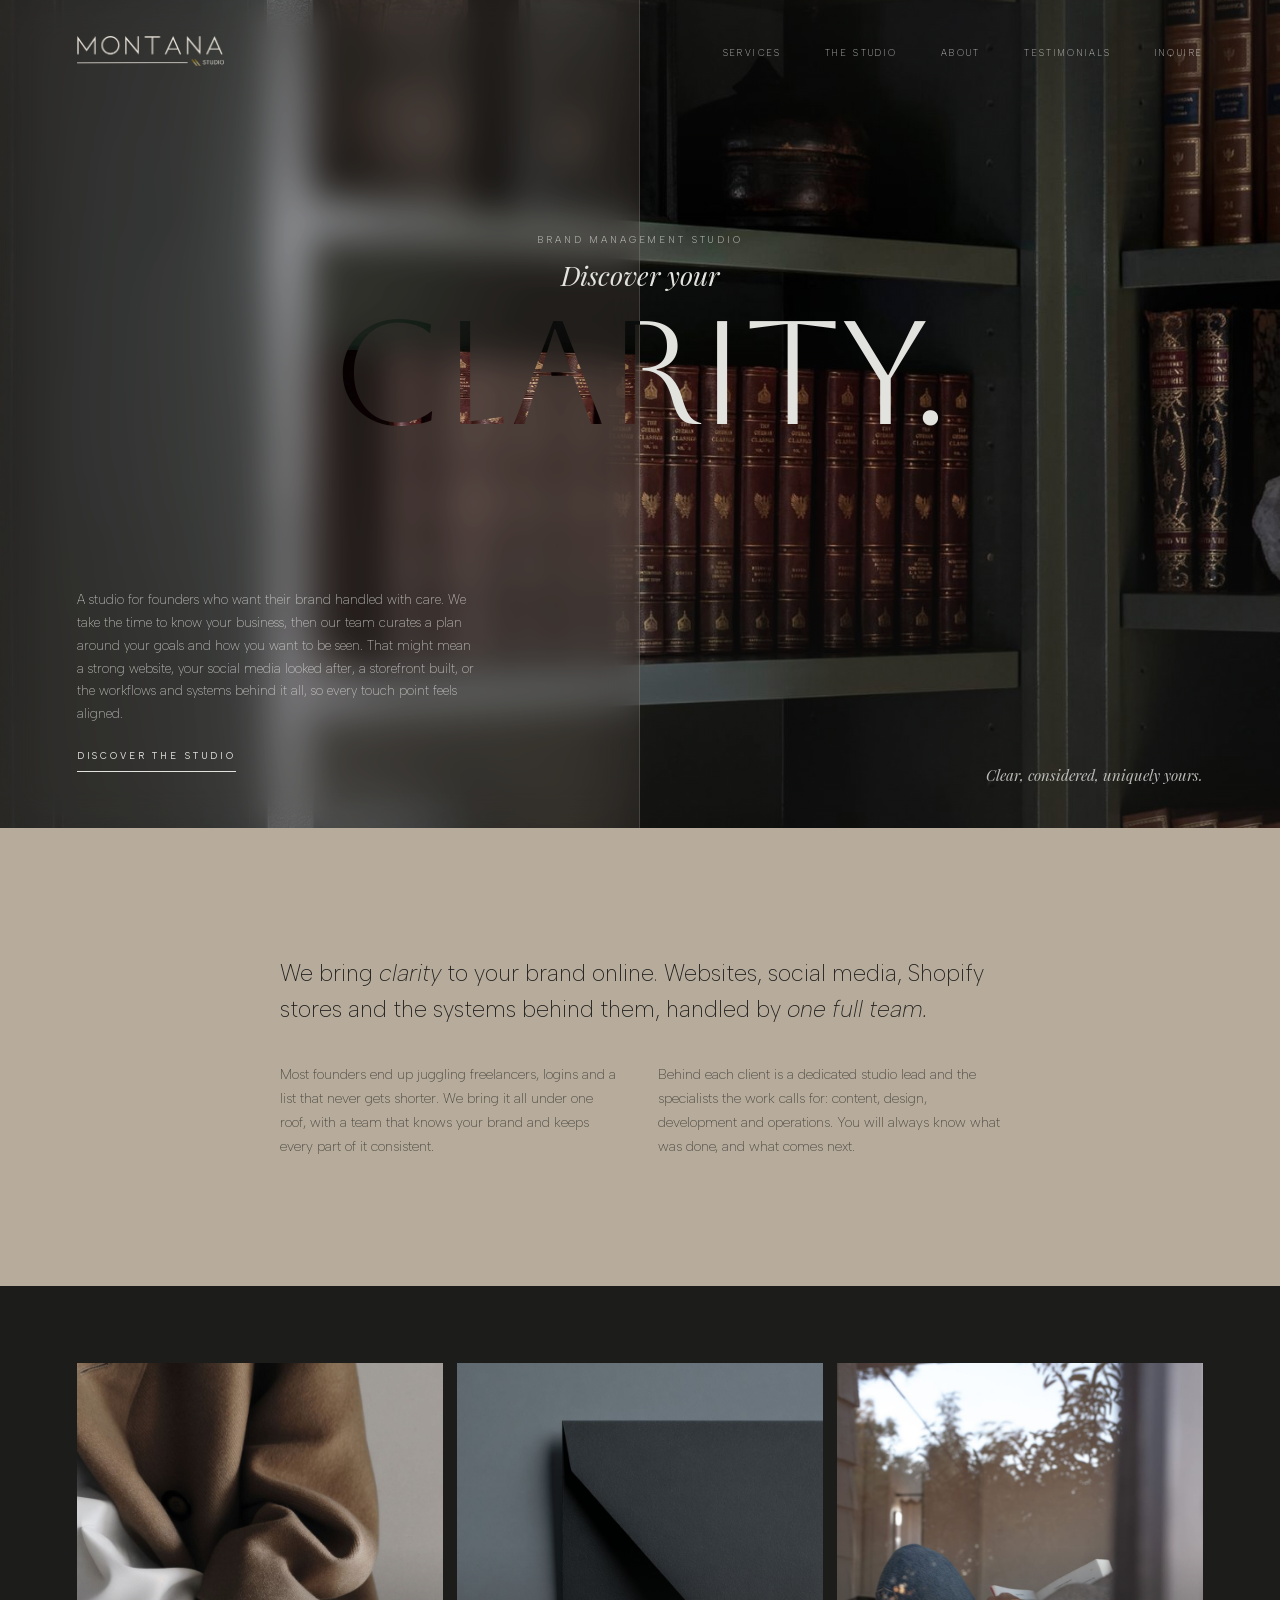
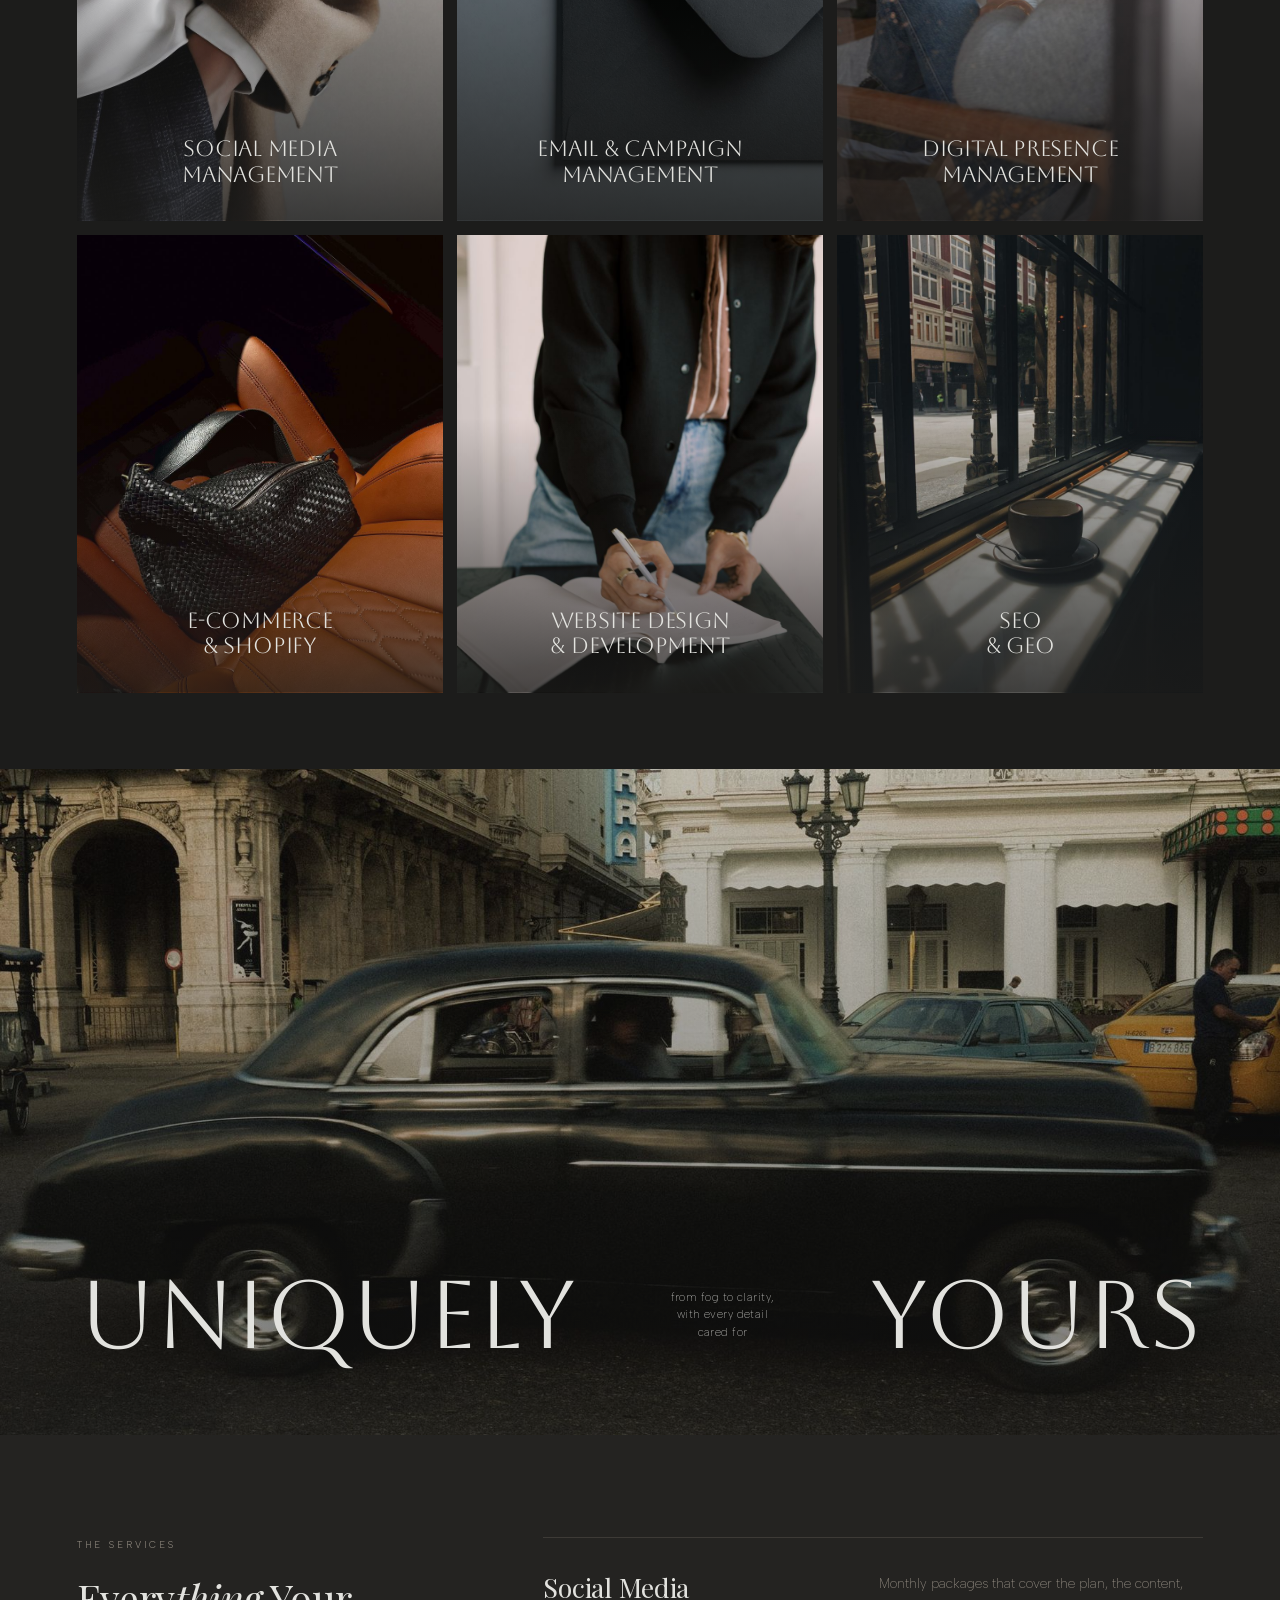
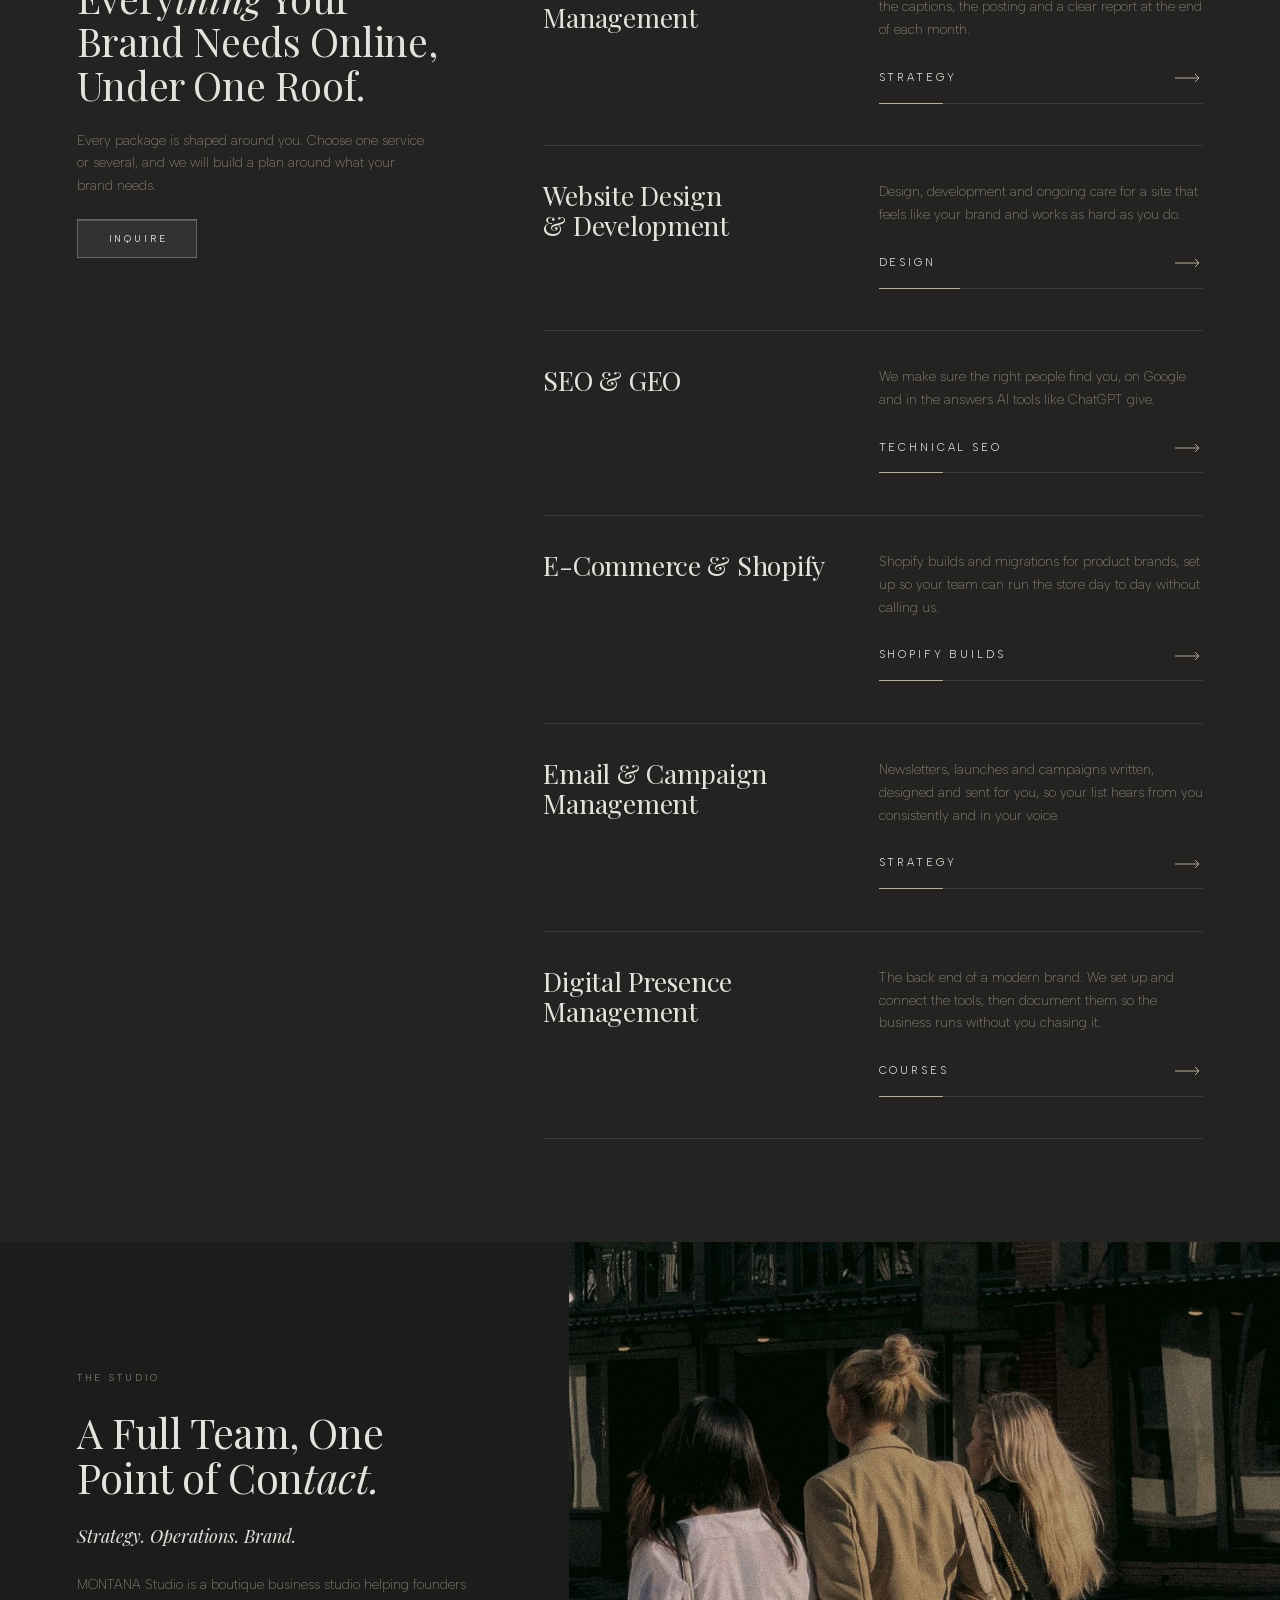
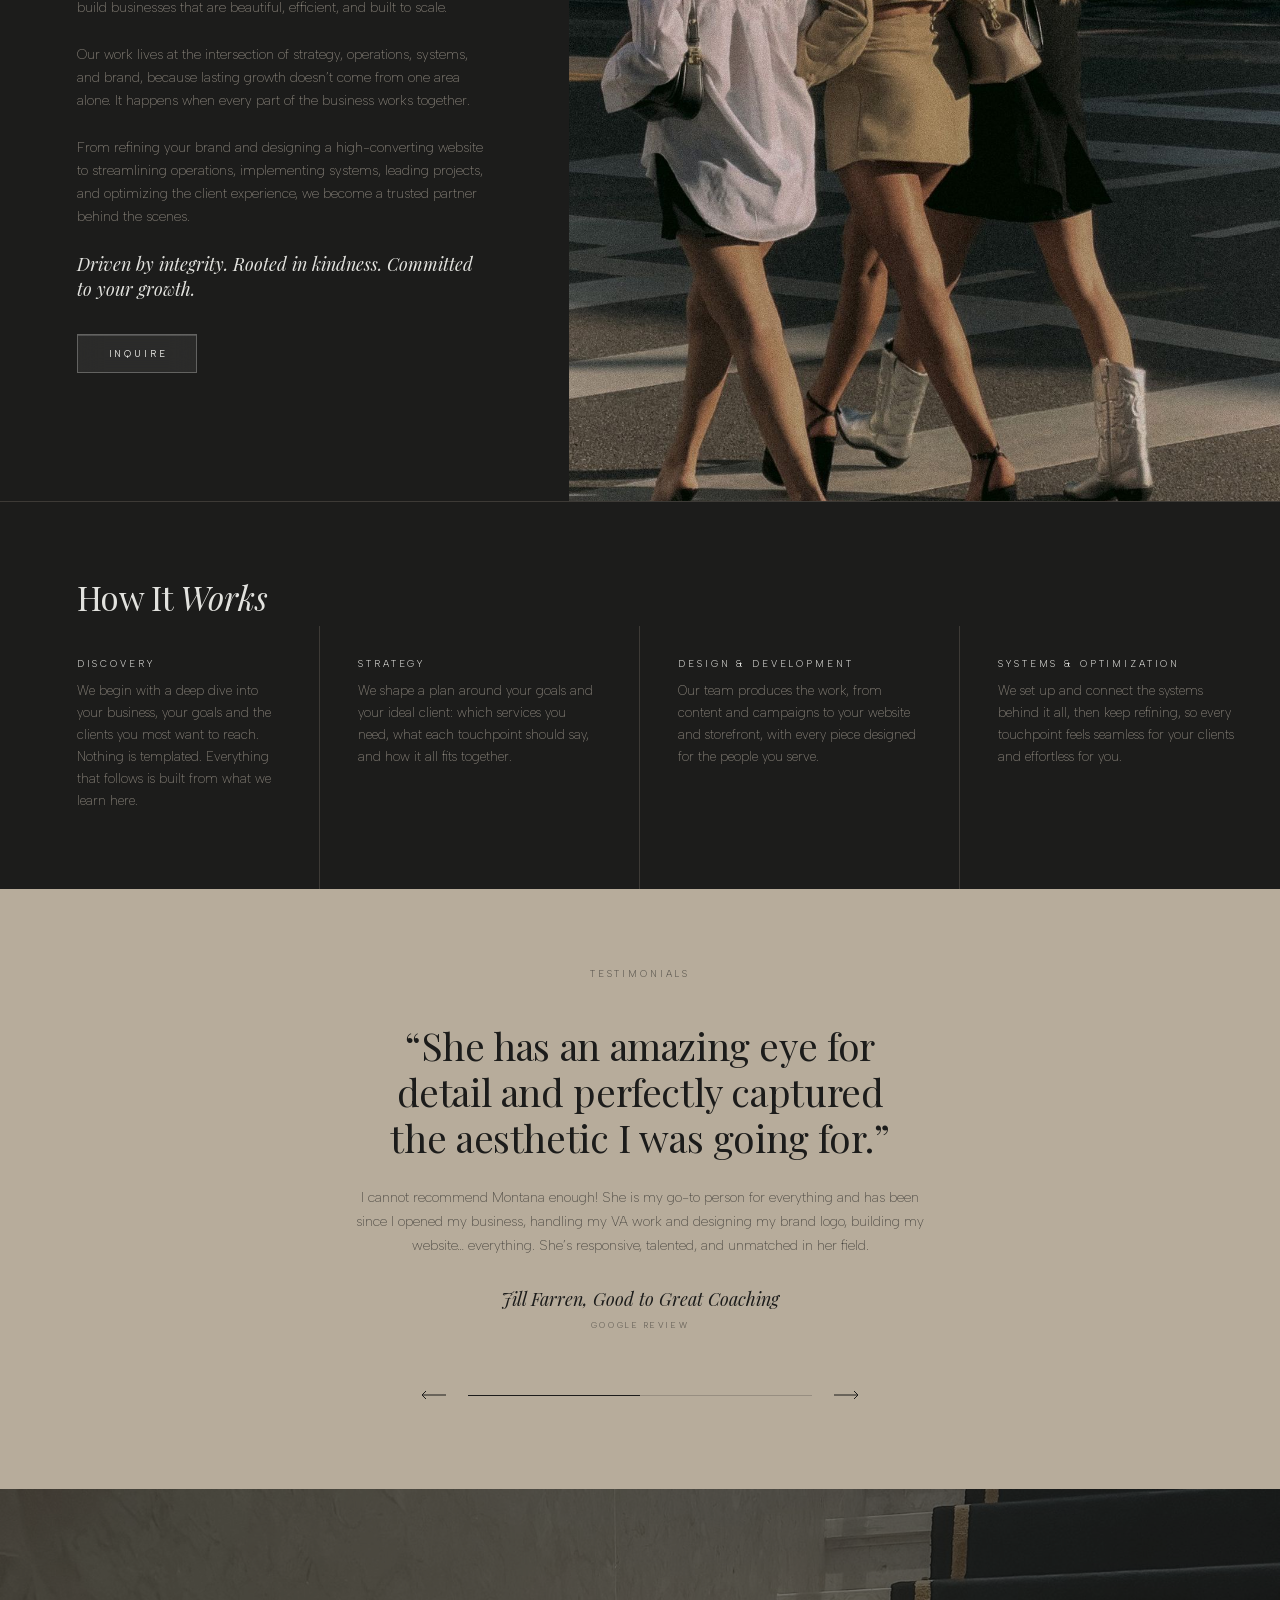
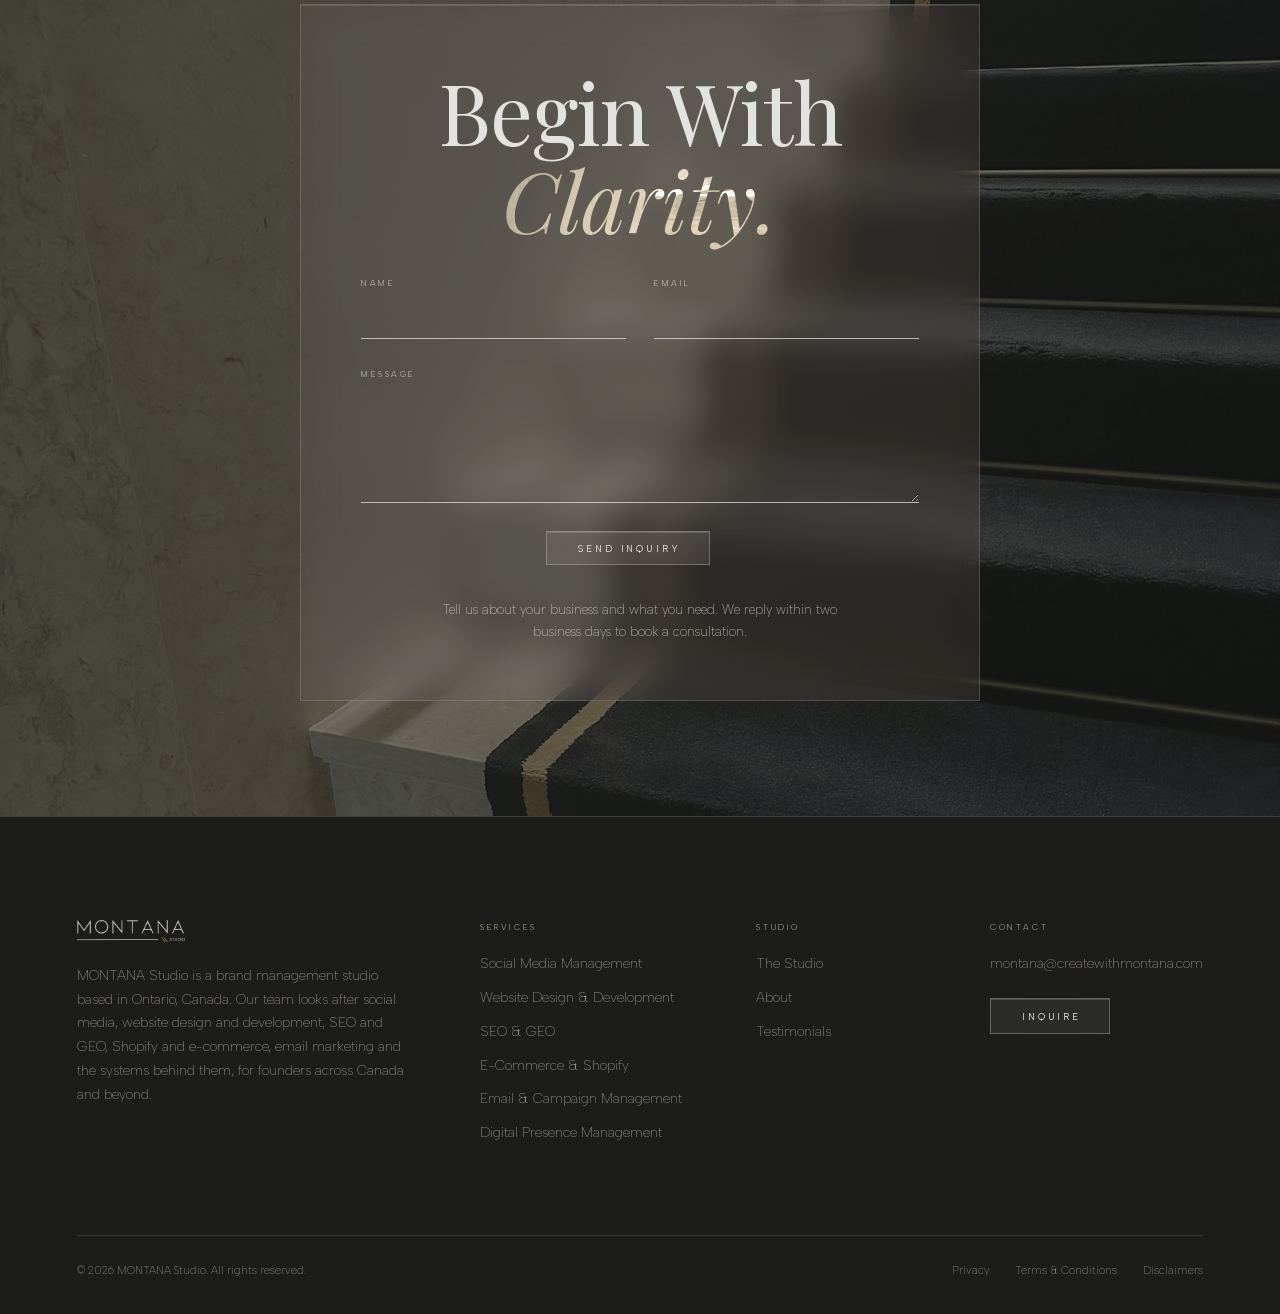
==== commit fd0a235e: "Mobile menu opens a frosted full-screen menu; footer email stays on one line Co-Authored-By: Claude " ====
--- a/index.html
+++ b/index.html
@@ -196,7 +196,11 @@
      },
      "reviewBody": "Montana’s professionalism and attention to detail are unmatched. From the very beginning, it was clear that she genuinely cared about our business, our goals, and our long-term success. She’s incredibly reliable, always meets deadlines, and is consistently available to provide support when we need it."
     }
-   ]
+   ],
+   "sameAs": [
+    "https://share.google/Zcv3rxDN9vl3p39MW"
+   ],
+   "hasMap": "https://share.google/Zcv3rxDN9vl3p39MW"
   },
   {
    "@type": "Person",
@@ -250,7 +254,7 @@
       <li><a href="#testimonials">Testimonials</a></li>
       <li><a href="#inquire">Inquire</a></li>
     </ul>
-    <span class="menu">Menu</span>
+    <button class="menu" type="button">Menu</button>
   </div>
   <div class="hero-body">
     <p class="hero-kicker"><span class="cap">Brand management studio</span><span class="from">Discover your</span></p>
@@ -423,10 +427,10 @@
         <li><a href="/#testimonials">Testimonials</a></li>
       </ul>
     </nav>
-    <div class="foot-col">
+    <div class="foot-col foot-contact">
       <h2 class="cap">Contact</h2>
       <address>
-        <a href="mailto:montana@createwithmontana.com">montana@<wbr>createwithmontana.com</a>
+        <a href="mailto:montana@createwithmontana.com">montana@createwithmontana.com</a>
       </address>
       <a class="btn" href="/#inquire">Inquire</a>
     </div>
@@ -437,6 +441,7 @@
   </div>
 </footer>
 <script src="cutout.js" defer></script>
+<script src="menu.js" defer></script>
 <script src="services.js" defer></script>
 <script src="testimonials.js" defer></script>
 <script src="inquire.js" defer></script>
--- a/styles.css
+++ b/styles.css
@@ -51,7 +51,7 @@
 .nav ul { display: flex; gap: clamp(18px, 3.4vw, 46px); list-style: none; margin: 0; padding: 0; }
 .nav li a { font-size: 9px; letter-spacing: .26em; text-transform: uppercase; }
 .nav li a:hover { opacity: .65; }
-.menu { display: none; font-size: 9px; letter-spacing: .26em; text-transform: uppercase; }
+.menu { display: none; font: 400 9px/1 var(--sans); letter-spacing: .26em; text-transform: uppercase; color: var(--cream); background: none; border: 0; padding: 10px 0 10px 10px; cursor: pointer; }
 @media (max-width: 760px) { .nav ul { display: none; } .menu { display: block; } }
 .hero-body { align-self: center; display: grid; gap: 18px; padding-block: 56px 40px; text-align: center; }
 .hero-kicker { padding-inline: var(--edge); display: grid; gap: 14px; justify-items: center; }
@@ -200,9 +200,9 @@
 .form-note { font-family: var(--serif); font-style: italic; font-size: 16px; color: var(--cream); }
 /* FOOTER */
 .site-foot { border-top: 1px solid var(--rule); color: var(--dust); padding: clamp(70px, 8vw, 110px) var(--edge) 0; }
-.foot-top { display: grid; grid-template-columns: minmax(0, 1.6fr) repeat(3, minmax(0, 1fr)); gap: clamp(32px, 5vw, 80px); padding-bottom: clamp(60px, 7vw, 90px); }
+.foot-top { display: grid; grid-template-columns: minmax(0, 1.6fr) minmax(0, 1fr) minmax(0, .8fr) max-content; gap: clamp(32px, 5vw, 80px); padding-bottom: clamp(60px, 7vw, 90px); }
 @media (max-width: 960px) { .foot-top { grid-template-columns: repeat(3, minmax(0, 1fr)); } .foot-brand { grid-column: 1 / -1; } }
-@media (max-width: 600px) { .foot-top { grid-template-columns: 1fr 1fr; } }
+@media (max-width: 960px) { .foot-top { grid-template-columns: 1fr 1fr; } .foot-contact { grid-column: 1 / -1; } }
 .foot-brand { display: grid; gap: 22px; align-content: start; }
 .foot-brand p { font-size: 14px; line-height: 1.7; max-width: 26rem; }
 .foot-logo img { height: 22px; width: auto; display: block; opacity: .85; }
@@ -210,7 +210,7 @@
 .foot-col ul { list-style: none; padding: 0; margin: 0; display: grid; gap: 10px; }
 .foot-col a, .foot-col address { font-size: 14px; font-style: normal; line-height: 1.7; color: var(--dust); transition: color .2s; }
 .foot-col a:hover, .foot-base a:hover { color: var(--cream); }
-.foot-col address a { overflow-wrap: anywhere; }
+.foot-col address a { white-space: nowrap; }
 .foot-col .btn { margin-top: 22px; color: var(--cream); font-size: 9.5px; line-height: 1.4; }
 .foot-col .btn:hover { color: var(--cream); }
 .foot-base { display: flex; flex-wrap: wrap; justify-content: space-between; gap: 14px 28px; padding: 26px 0 34px; border-top: 1px solid var(--rule); font-size: 11px; }
@@ -277,3 +277,20 @@
 .thanks .cap { color: rgba(226,226,222,.85); margin-top: 4px; }
 .thanks .pane > p { color: rgba(226,226,222,.85); font-size: 15px; max-width: 30rem; }
 .thanks .send { display: flex; justify-content: center; margin-top: 10px; }
+
+/* MOBILE MENU (menu.js): full-screen frosted panel */
+.mobile-menu { position: fixed; inset: 0; z-index: 100; display: grid; grid-template-rows: auto 1fr auto; padding: 0 var(--edge) 40px; background: rgba(28,28,27,.72); -webkit-backdrop-filter: blur(22px) saturate(.6); backdrop-filter: blur(22px) saturate(.6); opacity: 0; transition: opacity .35s ease; }
+.mobile-menu.open { opacity: 1; }
+.mobile-menu[hidden] { display: none; }
+@supports not ((backdrop-filter: blur(1px)) or (-webkit-backdrop-filter: blur(1px))) { .mobile-menu { background: rgba(28,28,27,.97); } }
+.mm-top { display: flex; justify-content: space-between; align-items: center; padding-top: 36px; }
+.mobile-menu .menu { display: block; }
+.mobile-menu nav { align-self: center; }
+.mobile-menu ul { list-style: none; margin: 0; padding: 0; display: grid; gap: 6px; }
+.mobile-menu li a { display: inline-block; font-family: var(--serif); font-size: 38px; line-height: 1.25; color: var(--cream); transform: translateY(8px); opacity: 0; transition: transform .45s ease, opacity .45s ease; }
+.mobile-menu.open li a { transform: none; opacity: 1; }
+.mobile-menu.open li:nth-child(2) a { transition-delay: .04s; } .mobile-menu.open li:nth-child(3) a { transition-delay: .08s; } .mobile-menu.open li:nth-child(4) a { transition-delay: .12s; } .mobile-menu.open li:nth-child(5) a { transition-delay: .16s; }
+.mobile-menu li a[aria-current="page"] { font-style: italic; border: 0; }
+.mm-mail { font-size: 13px; color: var(--dust); border-top: 1px solid rgba(226,226,222,.18); padding-top: 22px; }
+.menu-open, .menu-open body { overflow: hidden; }
+@media (prefers-reduced-motion: reduce) { .mobile-menu, .mobile-menu li a { transition: none; } }
